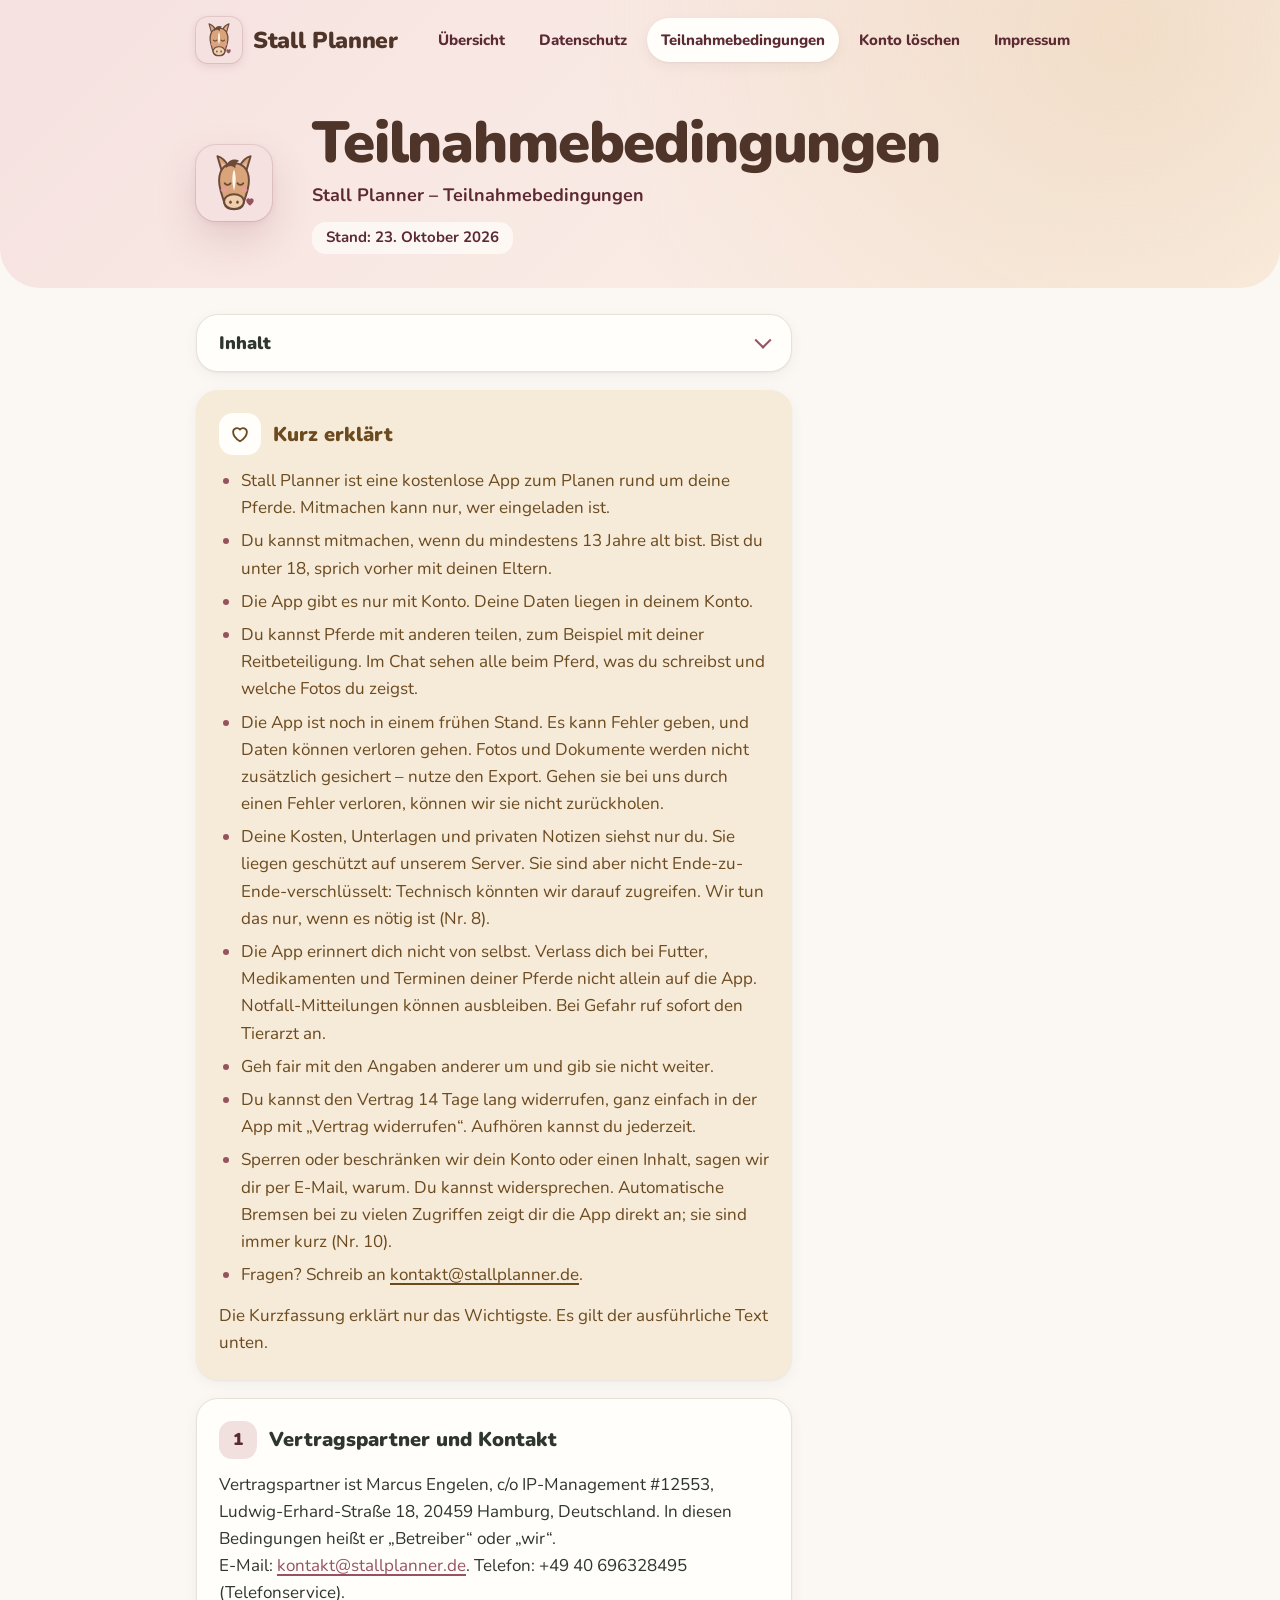
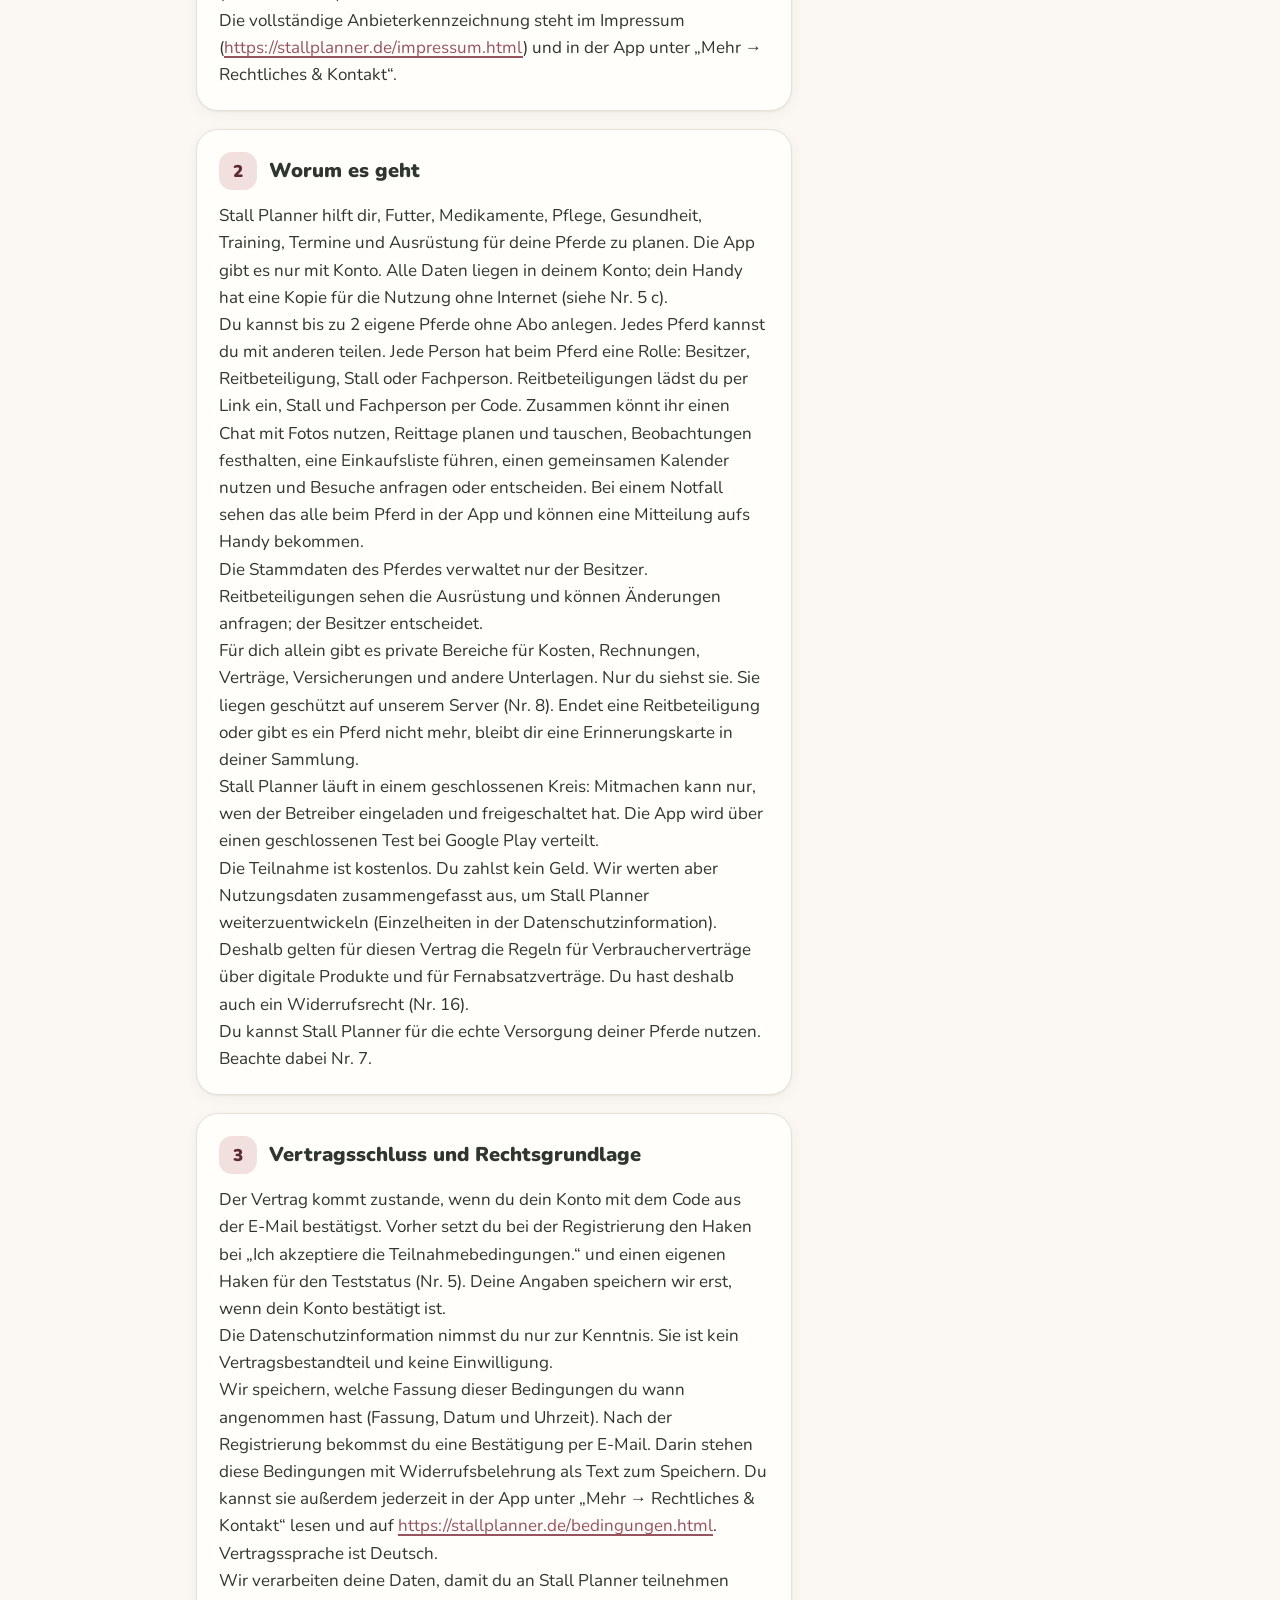
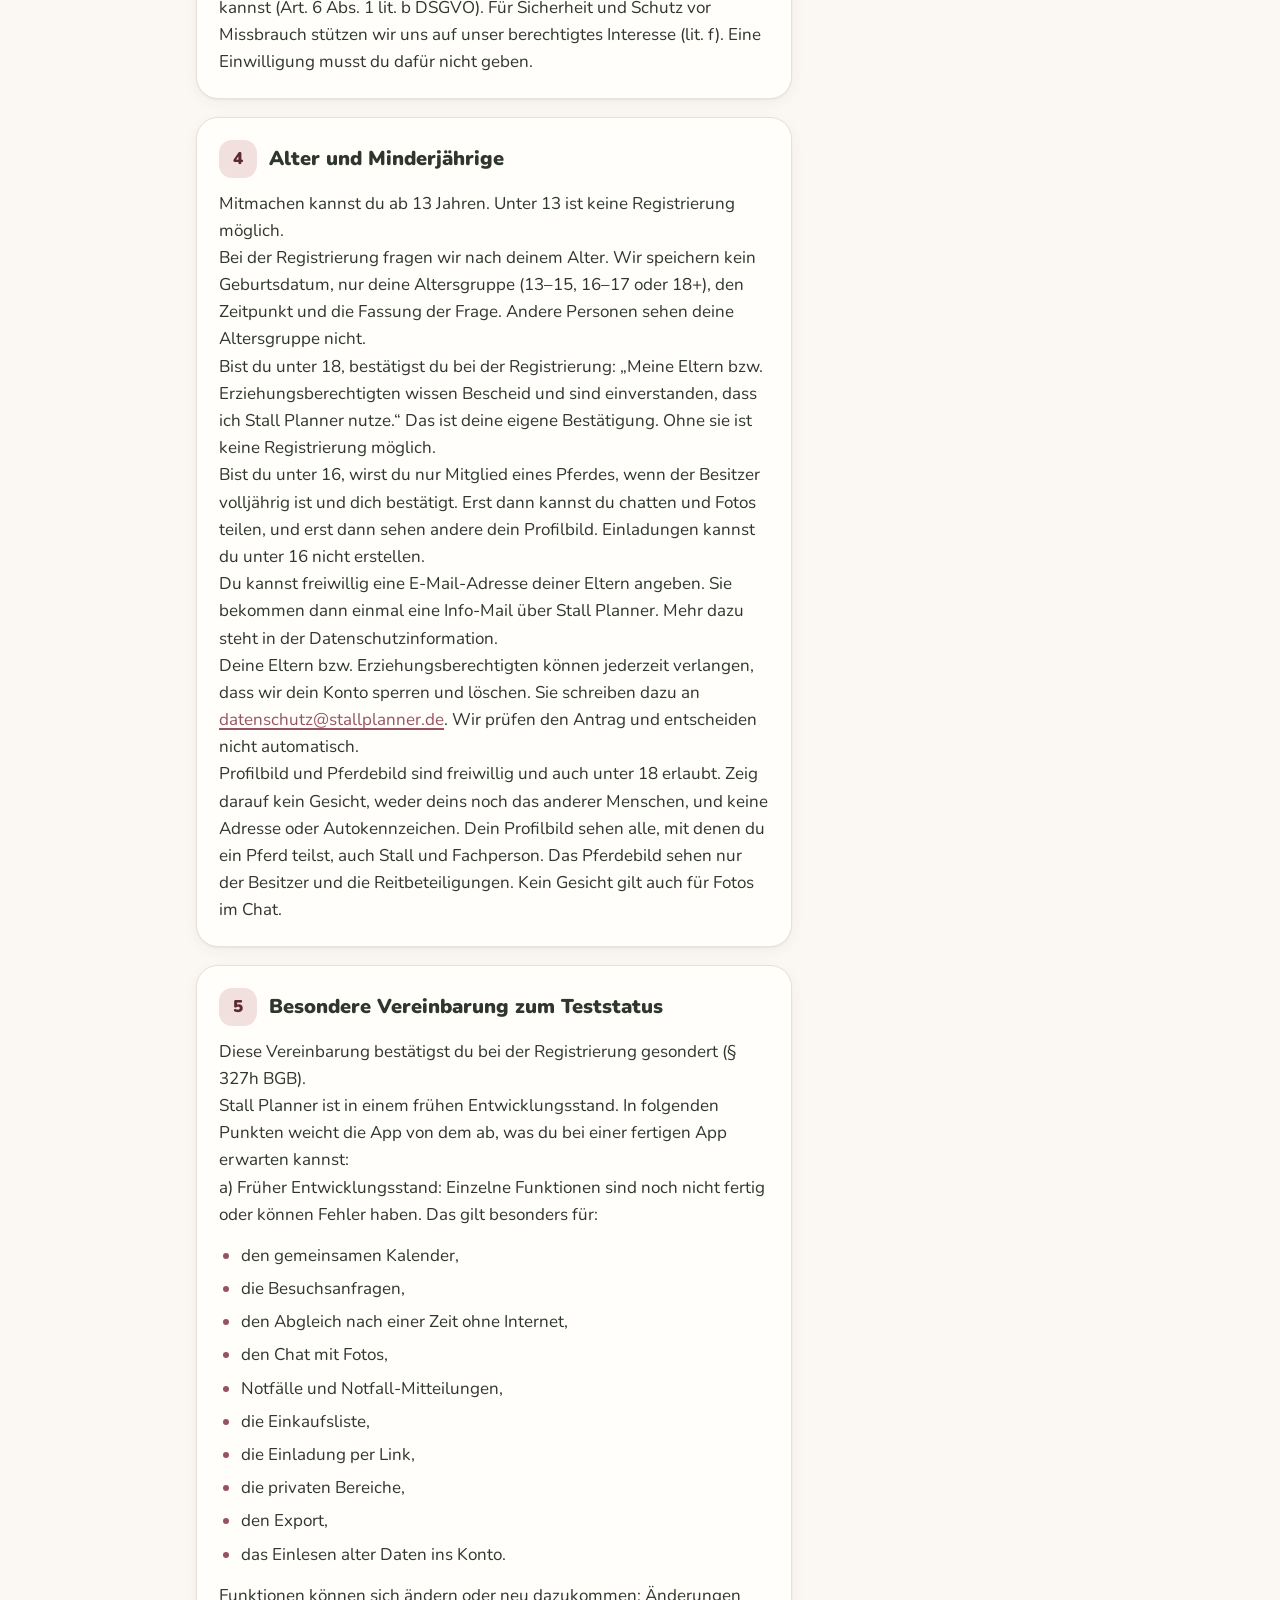
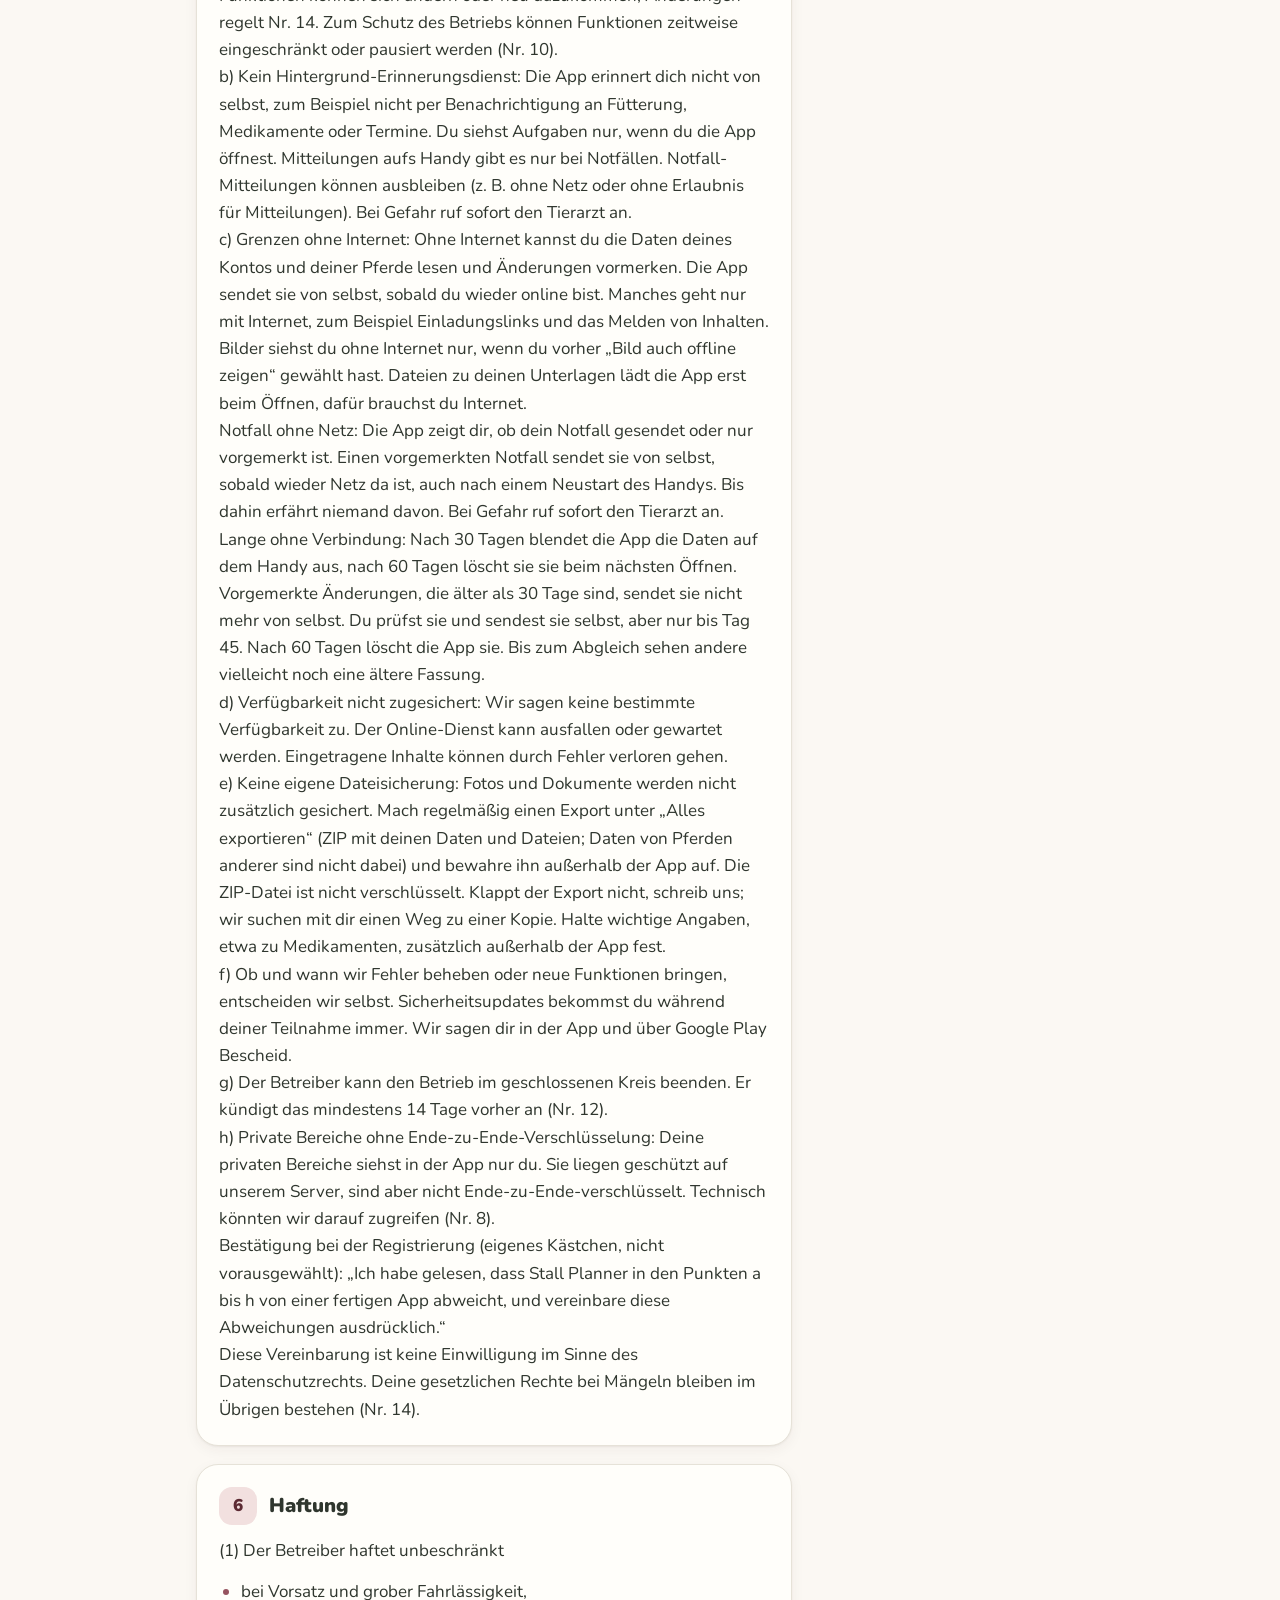
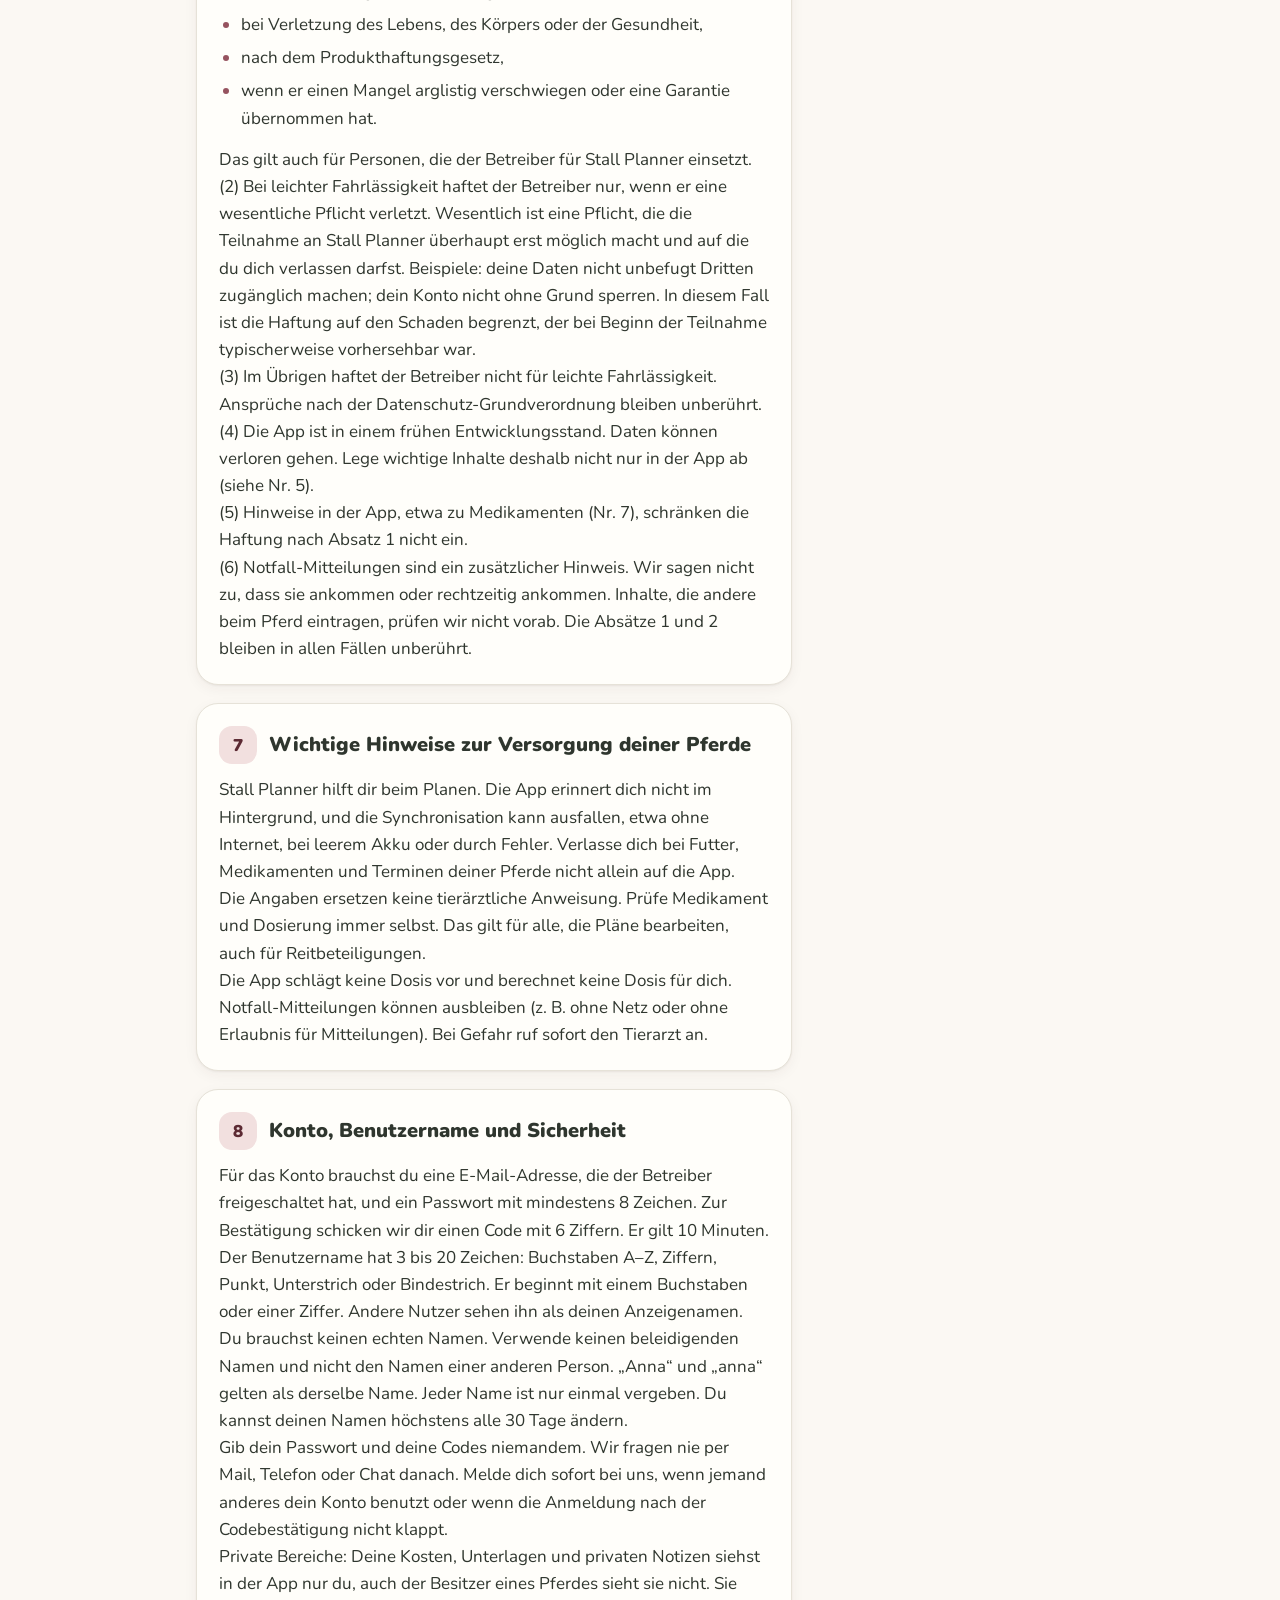
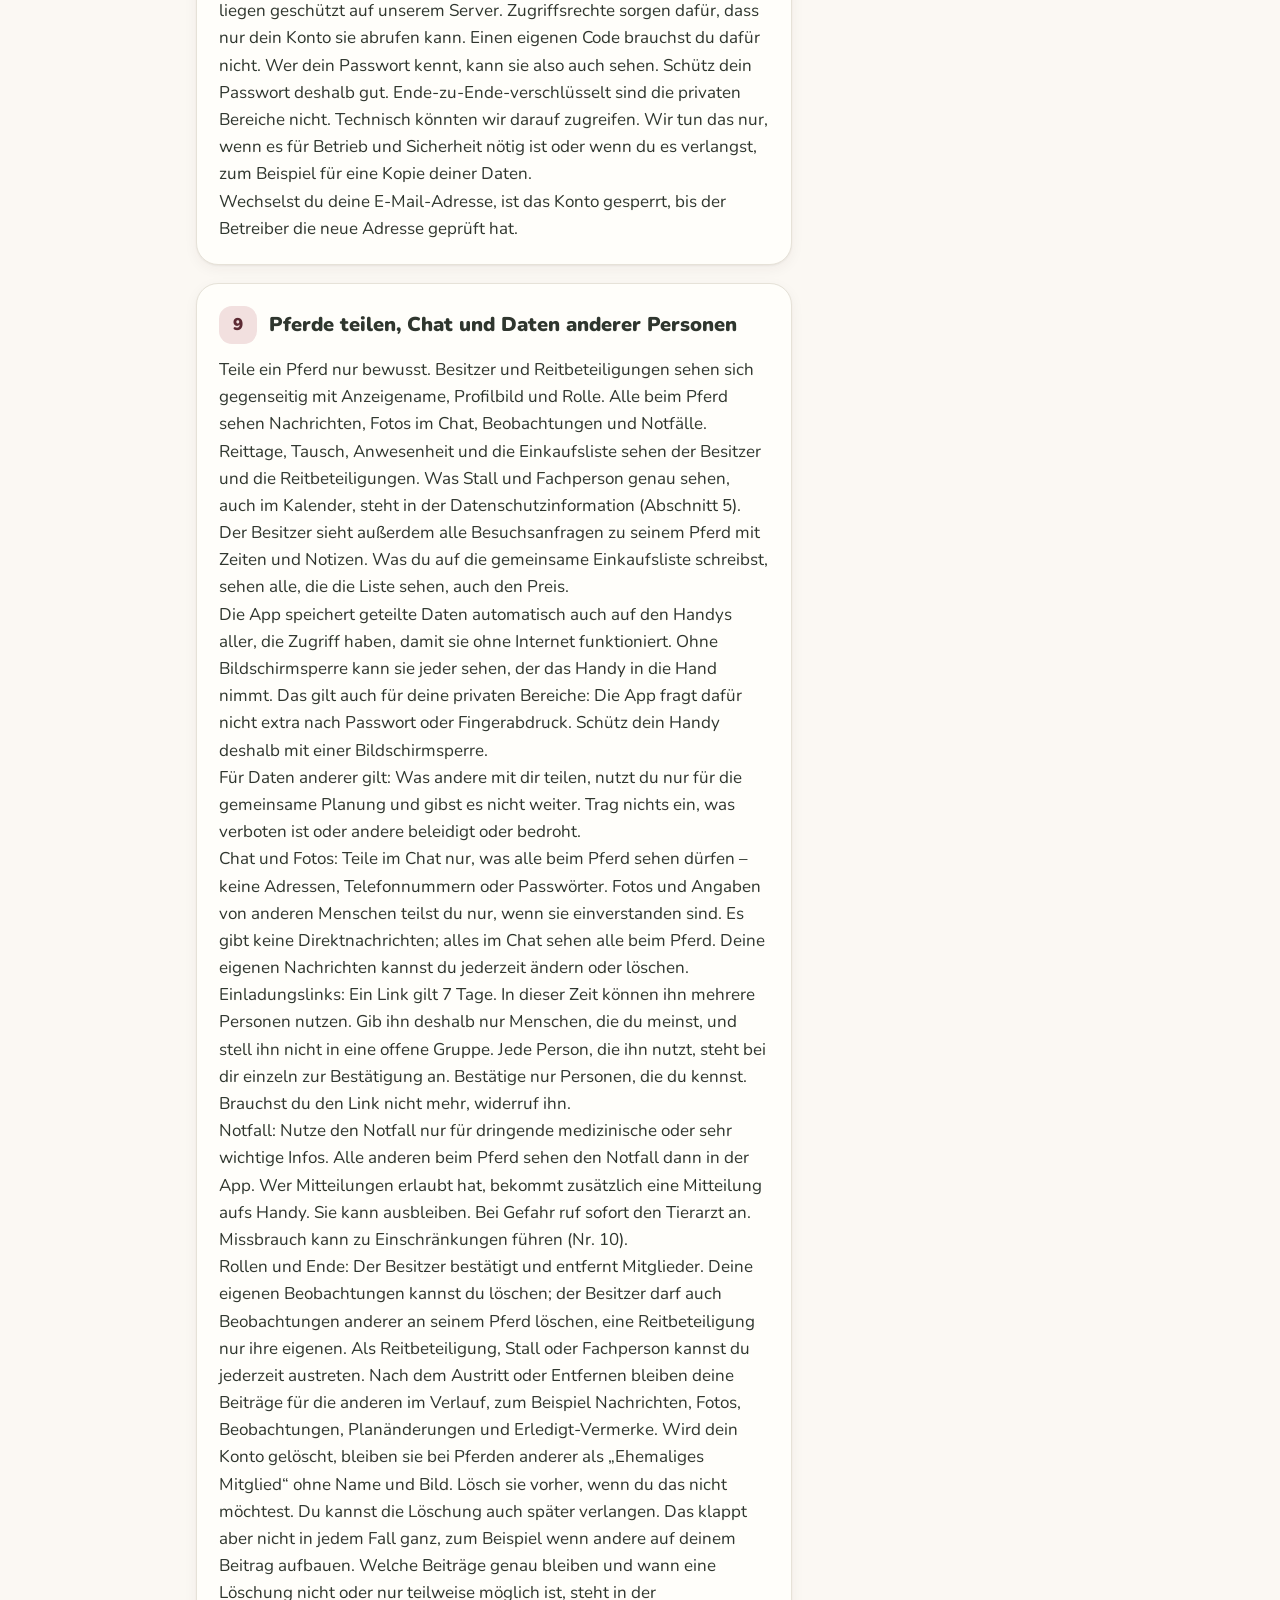
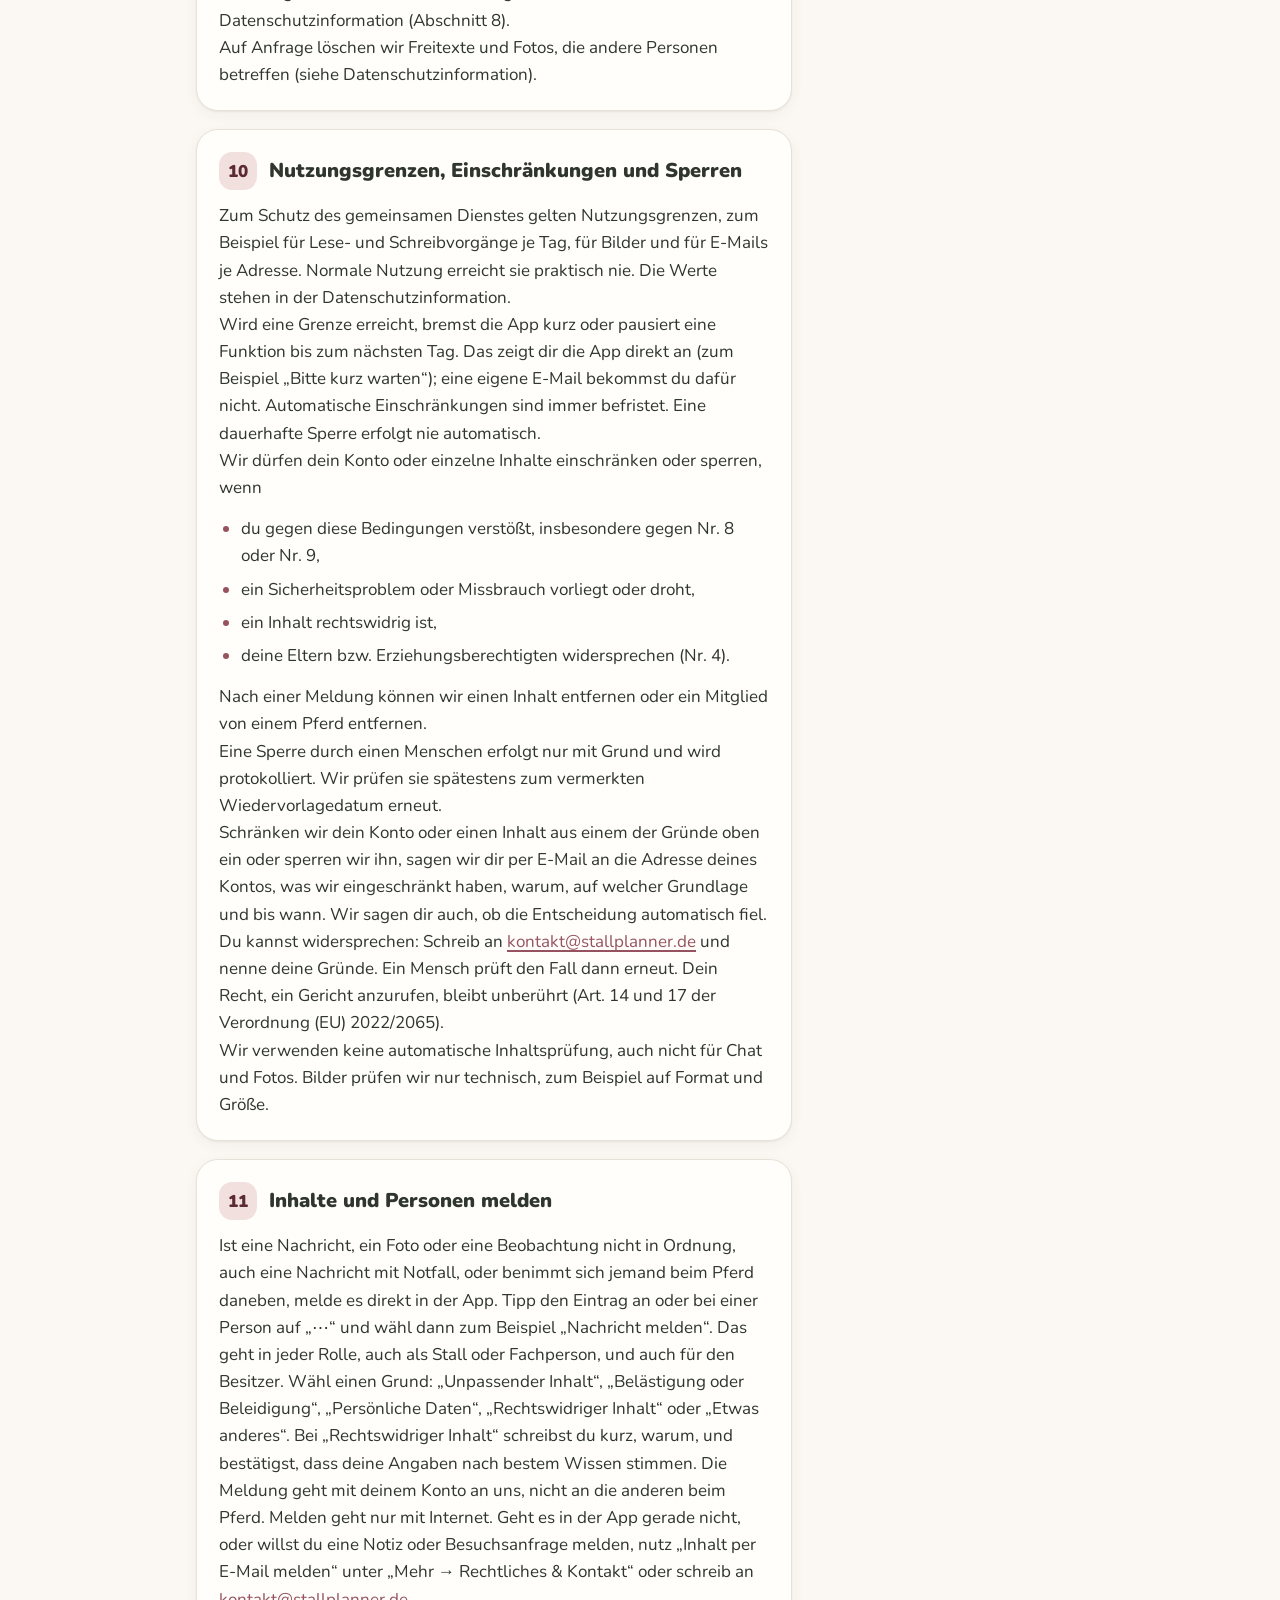
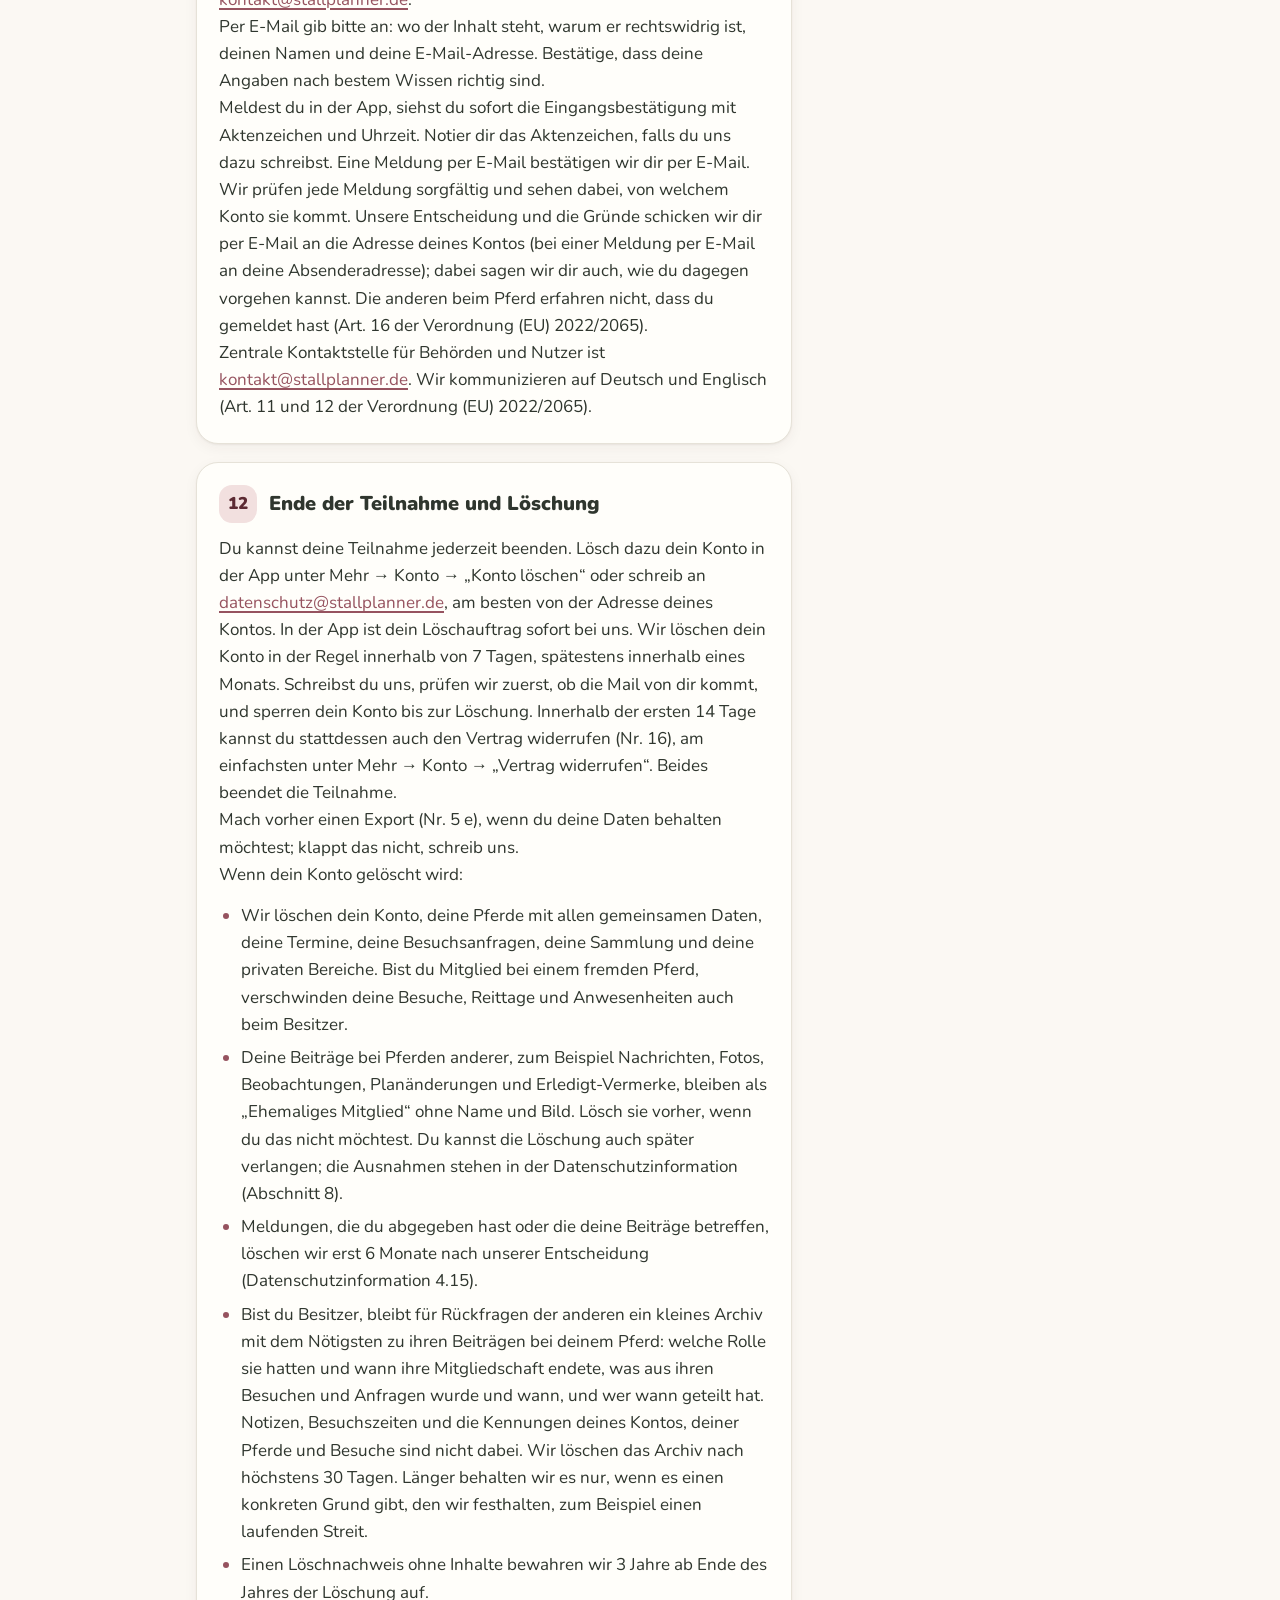
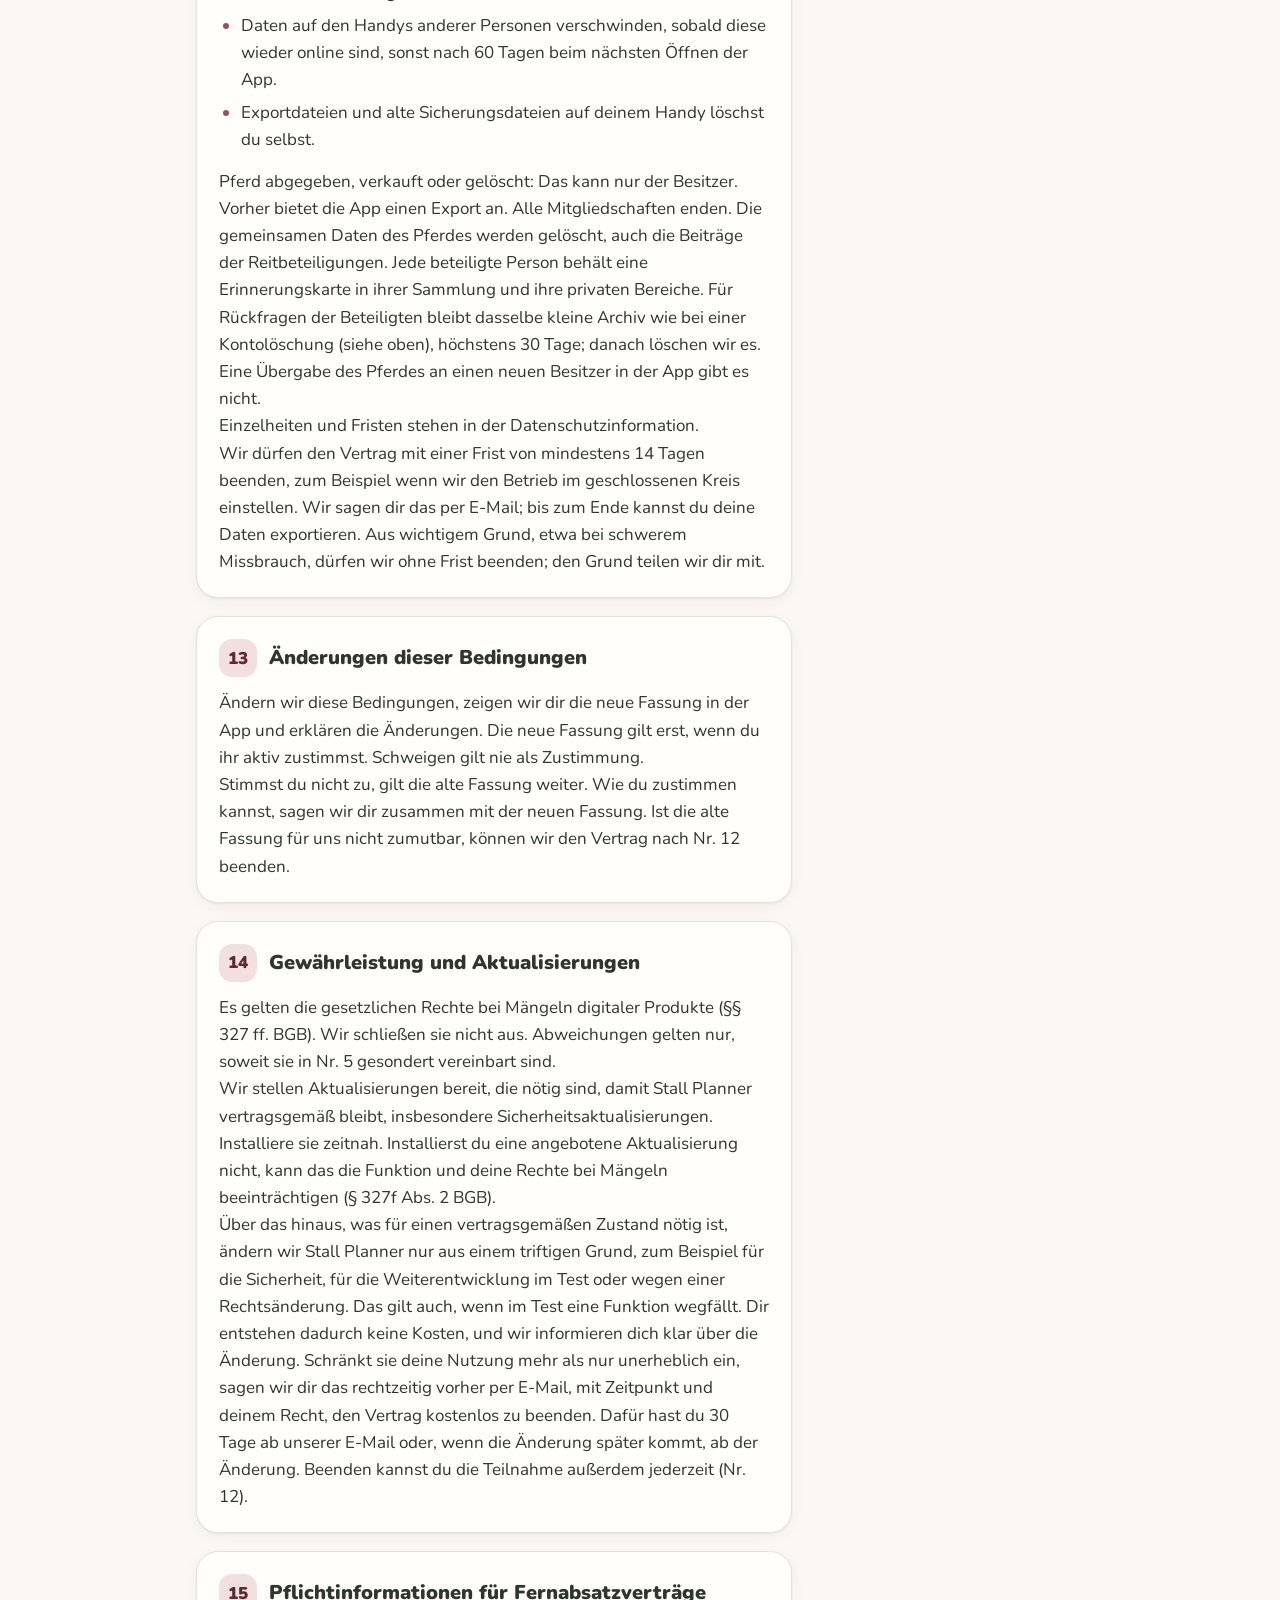
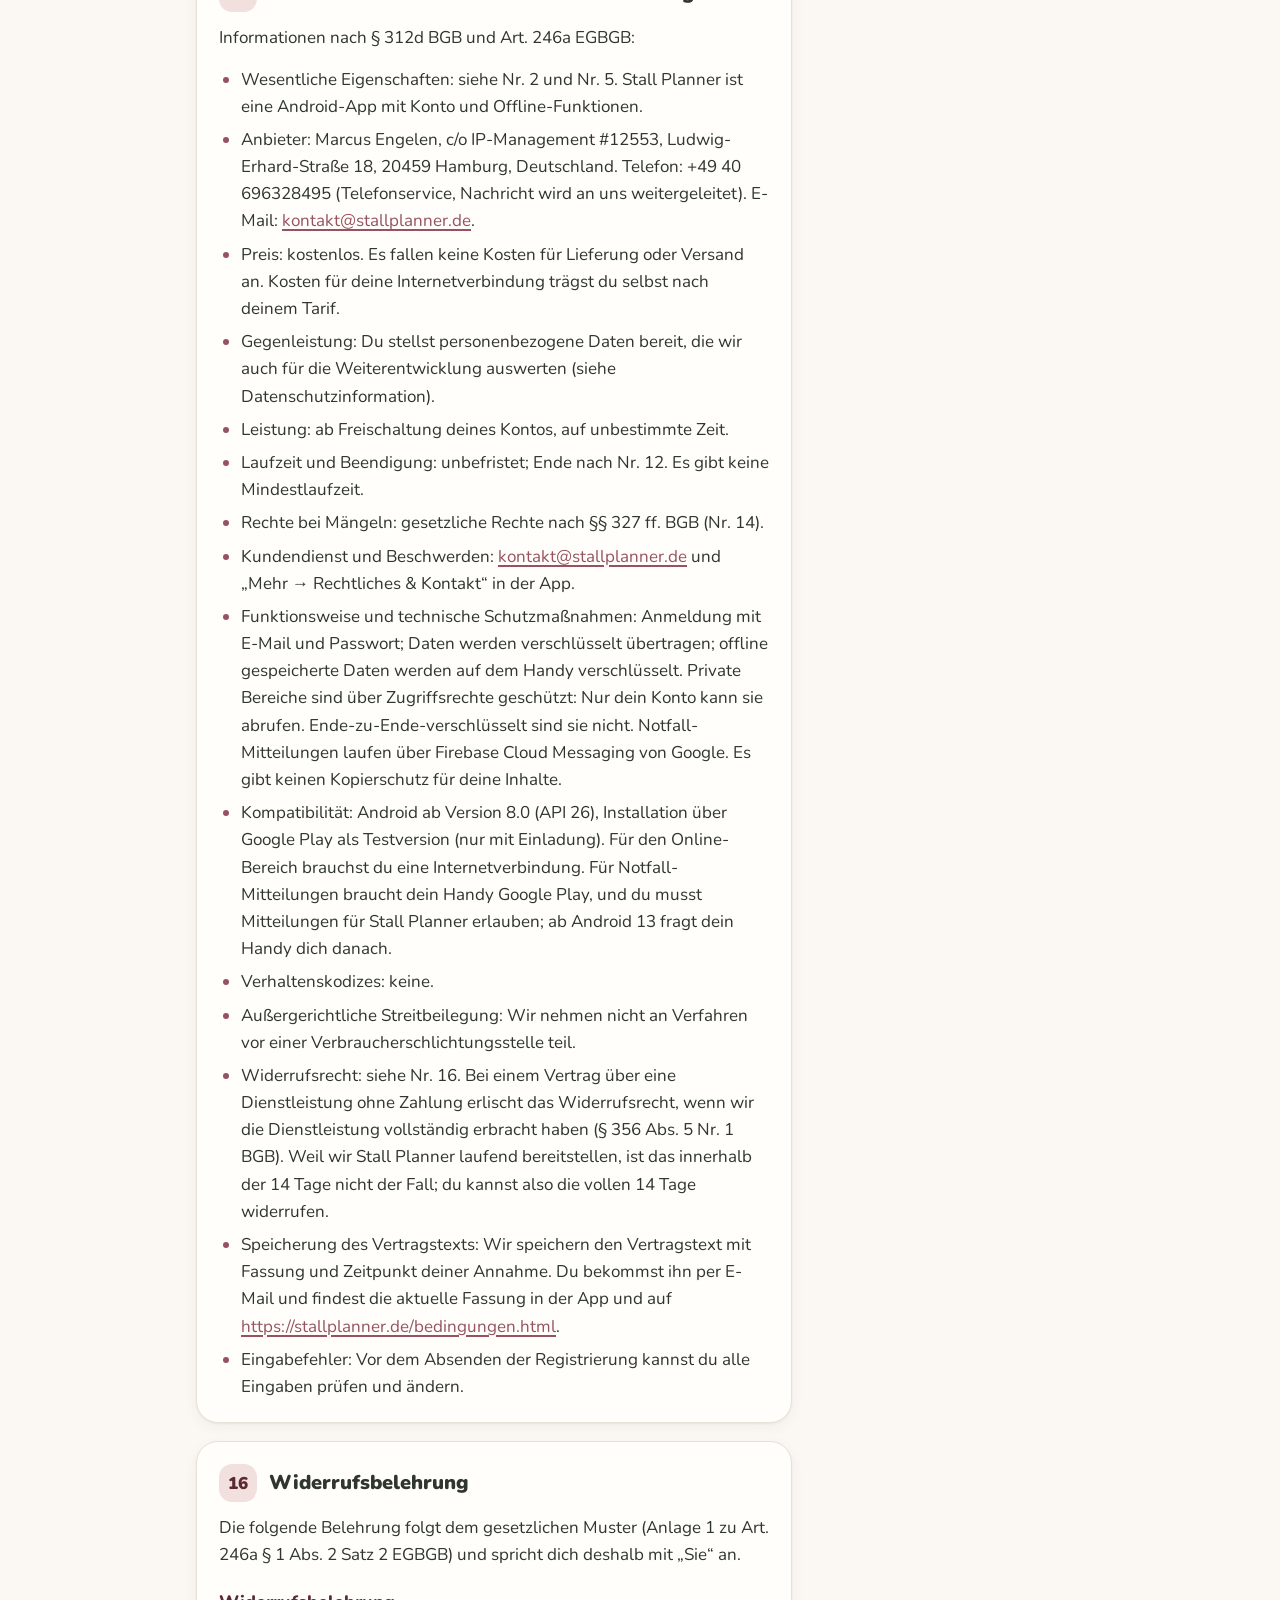
==== bedingungen.html @ c061bb38 "Website stallplanner.de: Design B, Rechtstexte, Einladung, Konto löschen (Freigabe 23.10.2026)" ====
<!doctype html>
<html lang="de">
<head>
<meta charset="utf-8">
<meta name="viewport" content="width=device-width,initial-scale=1">
<meta http-equiv="Content-Security-Policy" content="default-src 'none'; style-src 'self'; font-src 'self'; img-src 'self'; base-uri 'none'; form-action 'none'">
<meta name="referrer" content="no-referrer">
<meta name="robots" content="noindex">
<meta name="color-scheme" content="light dark">
<meta name="theme-color" content="#f6e2e1" media="(prefers-color-scheme: light)">
<meta name="theme-color" content="#33262a" media="(prefers-color-scheme: dark)">
<title>Teilnahmebedingungen – Stall Planner</title>
<link rel="icon" href="/assets/favicon.svg" type="image/svg+xml">
<link rel="preload" href="/fonts/nunito-latin.woff2" as="font" type="font/woff2" crossorigin>
<link rel="stylesheet" href="/assets/style.css">
</head>
<body>
<a class="skip" href="#inhalt">Zum Inhalt springen</a>
<div class="top">
<header class="bar">
<a class="brand" href="index.html"><span class="tile"><img src="/assets/logo.svg" alt="" width="76" height="94"></span>Stall Planner</a>
<nav class="site" aria-label="Seiten"><ul><li><a href="index.html">Übersicht</a></li><li><a href="datenschutz.html">Datenschutz</a></li><li><a href="bedingungen.html" aria-current="page">Teilnahmebedingungen</a></li><li><a href="konto-loeschen.html">Konto löschen</a></li><li><a href="impressum.html">Impressum</a></li></ul></nav>
<a class="jump" href="#seiten">Rechtliches<svg viewBox="0 0 24 24" aria-hidden="true" focusable="false"><path d="M12 5v14M6 13l6 6 6-6"/></svg></a>
</header>
<section class="hero" aria-labelledby="titel"><span class="tile small"><img src="/assets/logo.svg" alt="" width="76" height="94"></span><div><h1 id="titel">Teilnahme&shy;bedingungen</h1><p class="sub">Stall Planner – Teilnahmebedingungen</p><p class="stand">Stand: 23. Oktober 2026</p></div></section>
</div>
<main id="inhalt">
<div class="read legal">
<details class="card toc-card"><summary>Inhalt</summary><ol class="toc"><li><a href="#kurz-erklärt"><span class="soft">KURZ ERKLÄRT</span></a></li><li><a href="#1-vertragspartner-und-kontakt">1. Vertragspartner und Kontakt</a></li><li><a href="#2-worum-es-geht">2. Worum es geht</a></li><li><a href="#3-vertragsschluss-und-rechtsgrundlage">3. Vertragsschluss und Rechtsgrundlage</a></li><li><a href="#4-alter-und-minderjährige">4. Alter und Minderjährige</a></li><li><a href="#5-besondere-vereinbarung-zum-teststatus">5. Besondere Vereinbarung zum Teststatus</a></li><li><a href="#6-haftung">6. Haftung</a></li><li><a href="#7-wichtige-hinweise-zur-versorgung-deiner-pferde">7. Wichtige Hinweise zur Versorgung deiner Pferde</a></li><li><a href="#8-konto-benutzername-und-sicherheit">8. Konto, Benutzername und Sicherheit</a></li><li><a href="#9-pferde-teilen-chat-und-daten-anderer-personen">9. Pferde teilen, Chat und Daten anderer Personen</a></li><li><a href="#10-nutzungsgrenzen-einschränkungen-und-sperren">10. Nutzungsgrenzen, Einschränkungen und Sperren</a></li><li><a href="#11-inhalte-und-personen-melden">11. Inhalte und Personen melden</a></li><li><a href="#12-ende-der-teilnahme-und-löschung">12. Ende der Teilnahme und Löschung</a></li><li><a href="#13-änderungen-dieser-bedingungen">13. Änderungen dieser Bedingungen</a></li><li><a href="#14-gewährleistung-und-aktualisierungen">14. Gewährleistung und Aktualisierungen</a></li><li><a href="#15-pflichtinformationen-für-fernabsatzverträge">15. Pflichtinformationen für Fernabsatzverträge</a></li><li><a href="#16-widerrufsbelehrung">16. Widerrufsbelehrung</a></li><li><a href="#17-schlussbestimmungen">17. Schlussbestimmungen</a></li></ol></details>
<section class="card sand" aria-labelledby="kurz-erklärt"><h2 id="kurz-erklärt"><span class="ico sand"><svg viewBox="0 0 24 24" aria-hidden="true" focusable="false"><path d="M12 20s-7.5-4.6-7.5-10.2A4.2 4.2 0 0 1 12 7.2a4.2 4.2 0 0 1 7.5 2.6C19.5 15.4 12 20 12 20z"/></svg></span><span class="soft">KURZ ERKLÄRT</span></h2>
<ul>
<li>Stall Planner ist eine kostenlose App zum Planen rund um deine Pferde. Mitmachen kann nur, wer eingeladen ist.</li>
<li>Du kannst mitmachen, wenn du mindestens 13 Jahre alt bist. Bist du unter 18, sprich vorher mit deinen Eltern.</li>
<li>Die App gibt es nur mit Konto. Deine Daten liegen in deinem Konto.</li>
<li>Du kannst Pferde mit anderen teilen, zum Beispiel mit deiner Reitbeteiligung. Im Chat sehen alle beim Pferd, was du schreibst und welche Fotos du zeigst.</li>
<li>Die App ist noch in einem frühen Stand. Es kann Fehler geben, und Daten können verloren gehen. Fotos und Dokumente werden nicht zusätzlich gesichert – nutze den Export. Gehen sie bei uns durch einen Fehler verloren, können wir sie nicht zurückholen.</li>
<li>Deine Kosten, Unterlagen und privaten Notizen siehst nur du. Sie liegen geschützt auf unserem Server. Sie sind aber nicht Ende-zu-Ende-verschlüsselt: Technisch könnten wir darauf zugreifen. Wir tun das nur, wenn es nötig ist (Nr. 8).</li>
<li>Die App erinnert dich nicht von selbst. Verlass dich bei Futter, Medikamenten und Terminen deiner Pferde nicht allein auf die App. Notfall-Mitteilungen können ausbleiben. Bei Gefahr ruf sofort den Tierarzt an.</li>
<li>Geh fair mit den Angaben anderer um und gib sie nicht weiter.</li>
<li>Du kannst den Vertrag 14 Tage lang widerrufen, ganz einfach in der App mit „Vertrag widerrufen“. Aufhören kannst du jederzeit.</li>
<li>Sperren oder beschränken wir dein Konto oder einen Inhalt, sagen wir dir per E-Mail, warum. Du kannst widersprechen. Automatische Bremsen bei zu vielen Zugriffen zeigt dir die App direkt an; sie sind immer kurz (Nr. 10).</li>
<li>Fragen? Schreib an <a href="mailto:kontakt@stallplanner.de">kontakt@stallplanner.de</a>.</li>
</ul>
<p>Die Kurzfassung erklärt nur das Wichtigste. Es gilt der ausführliche Text unten.</p>
</section>
<section class="card" aria-labelledby="1-vertragspartner-und-kontakt"><h2 id="1-vertragspartner-und-kontakt"><span class="num" aria-hidden="true">1</span><span><span class="vh">1. </span>Vertragspartner und Kontakt</span></h2>
<p>Vertragspartner ist Marcus Engelen, c/o IP-Management #12553, Ludwig-Erhard-Straße 18, 20459 Hamburg, Deutschland. In diesen Bedingungen heißt er „Betreiber“ oder „wir“.<br>E-Mail: <a href="mailto:kontakt@stallplanner.de">kontakt@stallplanner.de</a>. Telefon: +49 40 696328495 (Telefonservice).<br>Die vollständige Anbieterkennzeichnung steht im Impressum (<a href="https://stallplanner.de/impressum.html">https://stallplanner.de/impressum.html</a>) und in der App unter „Mehr → Rechtliches &amp; Kontakt“.</p>
</section>
<section class="card" aria-labelledby="2-worum-es-geht"><h2 id="2-worum-es-geht"><span class="num" aria-hidden="true">2</span><span><span class="vh">2. </span>Worum es geht</span></h2>
<p>Stall Planner hilft dir, Futter, Medikamente, Pflege, Gesundheit, Training, Termine und Ausrüstung für deine Pferde zu planen. Die App gibt es nur mit Konto. Alle Daten liegen in deinem Konto; dein Handy hat eine Kopie für die Nutzung ohne Internet (siehe Nr. 5 c).<br>Du kannst bis zu 2 eigene Pferde ohne Abo anlegen. Jedes Pferd kannst du mit anderen teilen. Jede Person hat beim Pferd eine Rolle: Besitzer, Reitbeteiligung, Stall oder Fachperson. Reitbeteiligungen lädst du per Link ein, Stall und Fachperson per Code. Zusammen könnt ihr einen Chat mit Fotos nutzen, Reittage planen und tauschen, Beobachtungen festhalten, eine Einkaufsliste führen, einen gemeinsamen Kalender nutzen und Besuche anfragen oder entscheiden. Bei einem Notfall sehen das alle beim Pferd in der App und können eine Mitteilung aufs Handy bekommen.<br>Die Stammdaten des Pferdes verwaltet nur der Besitzer. Reitbeteiligungen sehen die Ausrüstung und können Änderungen anfragen; der Besitzer entscheidet.<br>Für dich allein gibt es private Bereiche für Kosten, Rechnungen, Verträge, Versicherungen und andere Unterlagen. Nur du siehst sie. Sie liegen geschützt auf unserem Server (Nr. 8). Endet eine Reitbeteiligung oder gibt es ein Pferd nicht mehr, bleibt dir eine Erinnerungskarte in deiner Sammlung.<br>Stall Planner läuft in einem geschlossenen Kreis: Mitmachen kann nur, wen der Betreiber eingeladen und freigeschaltet hat. Die App wird über einen geschlossenen Test bei Google Play verteilt.<br>Die Teilnahme ist kostenlos. Du zahlst kein Geld. Wir werten aber Nutzungsdaten zusammengefasst aus, um Stall Planner weiterzuentwickeln (Einzelheiten in der Datenschutzinformation). Deshalb gelten für diesen Vertrag die Regeln für Verbraucherverträge über digitale Produkte und für Fernabsatzverträge. Du hast deshalb auch ein Widerrufsrecht (Nr. 16).<br>Du kannst Stall Planner für die echte Versorgung deiner Pferde nutzen. Beachte dabei Nr. 7.</p>
</section>
<section class="card" aria-labelledby="3-vertragsschluss-und-rechtsgrundlage"><h2 id="3-vertragsschluss-und-rechtsgrundlage"><span class="num" aria-hidden="true">3</span><span><span class="vh">3. </span>Vertragsschluss und Rechtsgrundlage</span></h2>
<p>Der Vertrag kommt zustande, wenn du dein Konto mit dem Code aus der E-Mail bestätigst. Vorher setzt du bei der Registrierung den Haken bei „Ich akzeptiere die Teilnahmebedingungen.“ und einen eigenen Haken für den Teststatus (Nr. 5). Deine Angaben speichern wir erst, wenn dein Konto bestätigt ist.<br>Die Datenschutzinformation nimmst du nur zur Kenntnis. Sie ist kein Vertragsbestandteil und keine Einwilligung.<br>Wir speichern, welche Fassung dieser Bedingungen du wann angenommen hast (Fassung, Datum und Uhrzeit). Nach der Registrierung bekommst du eine Bestätigung per E-Mail. Darin stehen diese Bedingungen mit Widerrufsbelehrung als Text zum Speichern. Du kannst sie außerdem jederzeit in der App unter „Mehr → Rechtliches &amp; Kontakt“ lesen und auf <a href="https://stallplanner.de/bedingungen.html">https://stallplanner.de/bedingungen.html</a>.<br>Vertragssprache ist Deutsch.<br>Wir verarbeiten deine Daten, damit du an Stall Planner teilnehmen kannst (Art. 6 Abs. 1 lit. b DSGVO). Für Sicherheit und Schutz vor Missbrauch stützen wir uns auf unser berechtigtes Interesse (lit. f). Eine Einwilligung musst du dafür nicht geben.</p>
</section>
<section class="card" aria-labelledby="4-alter-und-minderjährige"><h2 id="4-alter-und-minderjährige"><span class="num" aria-hidden="true">4</span><span><span class="vh">4. </span>Alter und Minderjährige</span></h2>
<p>Mitmachen kannst du ab 13 Jahren. Unter 13 ist keine Registrierung möglich.<br>Bei der Registrierung fragen wir nach deinem Alter. Wir speichern kein Geburtsdatum, nur deine Altersgruppe (13–15, 16–17 oder 18+), den Zeitpunkt und die Fassung der Frage. Andere Personen sehen deine Altersgruppe nicht.<br>Bist du unter 18, bestätigst du bei der Registrierung: „Meine Eltern bzw. Erziehungsberechtigten wissen Bescheid und sind einverstanden, dass ich Stall Planner nutze.“ Das ist deine eigene Bestätigung. Ohne sie ist keine Registrierung möglich.<br>Bist du unter 16, wirst du nur Mitglied eines Pferdes, wenn der Besitzer volljährig ist und dich bestätigt. Erst dann kannst du chatten und Fotos teilen, und erst dann sehen andere dein Profilbild. Einladungen kannst du unter 16 nicht erstellen.<br>Du kannst freiwillig eine E-Mail-Adresse deiner Eltern angeben. Sie bekommen dann einmal eine Info-Mail über Stall Planner. Mehr dazu steht in der Datenschutzinformation.<br>Deine Eltern bzw. Erziehungsberechtigten können jederzeit verlangen, dass wir dein Konto sperren und löschen. Sie schreiben dazu an <a href="mailto:datenschutz@stallplanner.de">datenschutz@stallplanner.de</a>. Wir prüfen den Antrag und entscheiden nicht automatisch.<br>Profilbild und Pferdebild sind freiwillig und auch unter 18 erlaubt. Zeig darauf kein Gesicht, weder deins noch das anderer Menschen, und keine Adresse oder Autokennzeichen. Dein Profilbild sehen alle, mit denen du ein Pferd teilst, auch Stall und Fachperson. Das Pferdebild sehen nur der Besitzer und die Reitbeteiligungen. Kein Gesicht gilt auch für Fotos im Chat.</p>
</section>
<section class="card" aria-labelledby="5-besondere-vereinbarung-zum-teststatus"><h2 id="5-besondere-vereinbarung-zum-teststatus"><span class="num" aria-hidden="true">5</span><span><span class="vh">5. </span>Besondere Vereinbarung zum Teststatus</span></h2>
<p>Diese Vereinbarung bestätigst du bei der Registrierung gesondert (§ 327h BGB).<br>Stall Planner ist in einem frühen Entwicklungsstand. In folgenden Punkten weicht die App von dem ab, was du bei einer fertigen App erwarten kannst:<br>a) Früher Entwicklungsstand: Einzelne Funktionen sind noch nicht fertig oder können Fehler haben. Das gilt besonders für:</p>
<ul>
<li>den gemeinsamen Kalender,</li>
<li>die Besuchsanfragen,</li>
<li>den Abgleich nach einer Zeit ohne Internet,</li>
<li>den Chat mit Fotos,</li>
<li>Notfälle und Notfall-Mitteilungen,</li>
<li>die Einkaufsliste,</li>
<li>die Einladung per Link,</li>
<li>die privaten Bereiche,</li>
<li>den Export,</li>
<li>das Einlesen alter Daten ins Konto.</li>
</ul>
<p>Funktionen können sich ändern oder neu dazukommen; Änderungen regelt Nr. 14. Zum Schutz des Betriebs können Funktionen zeitweise eingeschränkt oder pausiert werden (Nr. 10).<br>b) Kein Hintergrund-Erinnerungsdienst: Die App erinnert dich nicht von selbst, zum Beispiel nicht per Benachrichtigung an Fütterung, Medikamente oder Termine. Du siehst Aufgaben nur, wenn du die App öffnest. Mitteilungen aufs Handy gibt es nur bei Notfällen. Notfall-Mitteilungen können ausbleiben (z. B. ohne Netz oder ohne Erlaubnis für Mitteilungen). Bei Gefahr ruf sofort den Tierarzt an.<br>c) Grenzen ohne Internet: Ohne Internet kannst du die Daten deines Kontos und deiner Pferde lesen und Änderungen vormerken. Die App sendet sie von selbst, sobald du wieder online bist. Manches geht nur mit Internet, zum Beispiel Einladungslinks und das Melden von Inhalten. Bilder siehst du ohne Internet nur, wenn du vorher „Bild auch offline zeigen“ gewählt hast. Dateien zu deinen Unterlagen lädt die App erst beim Öffnen, dafür brauchst du Internet.<br>Notfall ohne Netz: Die App zeigt dir, ob dein Notfall gesendet oder nur vorgemerkt ist. Einen vorgemerkten Notfall sendet sie von selbst, sobald wieder Netz da ist, auch nach einem Neustart des Handys. Bis dahin erfährt niemand davon. Bei Gefahr ruf sofort den Tierarzt an.<br>Lange ohne Verbindung: Nach 30 Tagen blendet die App die Daten auf dem Handy aus, nach 60 Tagen löscht sie sie beim nächsten Öffnen. Vorgemerkte Änderungen, die älter als 30 Tage sind, sendet sie nicht mehr von selbst. Du prüfst sie und sendest sie selbst, aber nur bis Tag 45. Nach 60 Tagen löscht die App sie. Bis zum Abgleich sehen andere vielleicht noch eine ältere Fassung.<br>d) Verfügbarkeit nicht zugesichert: Wir sagen keine bestimmte Verfügbarkeit zu. Der Online-Dienst kann ausfallen oder gewartet werden. Eingetragene Inhalte können durch Fehler verloren gehen.<br>e) Keine eigene Dateisicherung: Fotos und Dokumente werden nicht zusätzlich gesichert. Mach regelmäßig einen Export unter „Alles exportieren“ (ZIP mit deinen Daten und Dateien; Daten von Pferden anderer sind nicht dabei) und bewahre ihn außerhalb der App auf. Die ZIP-Datei ist nicht verschlüsselt. Klappt der Export nicht, schreib uns; wir suchen mit dir einen Weg zu einer Kopie. Halte wichtige Angaben, etwa zu Medikamenten, zusätzlich außerhalb der App fest.<br>f) Ob und wann wir Fehler beheben oder neue Funktionen bringen, entscheiden wir selbst. Sicherheitsupdates bekommst du während deiner Teilnahme immer. Wir sagen dir in der App und über Google Play Bescheid.<br>g) Der Betreiber kann den Betrieb im geschlossenen Kreis beenden. Er kündigt das mindestens 14 Tage vorher an (Nr. 12).<br>h) Private Bereiche ohne Ende-zu-Ende-Verschlüsselung: Deine privaten Bereiche siehst in der App nur du. Sie liegen geschützt auf unserem Server, sind aber nicht Ende-zu-Ende-verschlüsselt. Technisch könnten wir darauf zugreifen (Nr. 8).<br>Bestätigung bei der Registrierung (eigenes Kästchen, nicht vorausgewählt): „Ich habe gelesen, dass Stall Planner in den Punkten a bis h von einer fertigen App abweicht, und vereinbare diese Abweichungen ausdrücklich.“<br>Diese Vereinbarung ist keine Einwilligung im Sinne des Datenschutzrechts. Deine gesetzlichen Rechte bei Mängeln bleiben im Übrigen bestehen (Nr. 14).</p>
</section>
<section class="card" aria-labelledby="6-haftung"><h2 id="6-haftung"><span class="num" aria-hidden="true">6</span><span><span class="vh">6. </span>Haftung</span></h2>
<p>(1) Der Betreiber haftet unbeschränkt</p>
<ul>
<li>bei Vorsatz und grober Fahrlässigkeit,</li>
<li>bei Verletzung des Lebens, des Körpers oder der Gesundheit,</li>
<li>nach dem Produkthaftungsgesetz,</li>
<li>wenn er einen Mangel arglistig verschwiegen oder eine Garantie übernommen hat.</li>
</ul>
<p>Das gilt auch für Personen, die der Betreiber für Stall Planner einsetzt.<br>(2) Bei leichter Fahrlässigkeit haftet der Betreiber nur, wenn er eine wesentliche Pflicht verletzt. Wesentlich ist eine Pflicht, die die Teilnahme an Stall Planner überhaupt erst möglich macht und auf die du dich verlassen darfst. Beispiele: deine Daten nicht unbefugt Dritten zugänglich machen; dein Konto nicht ohne Grund sperren. In diesem Fall ist die Haftung auf den Schaden begrenzt, der bei Beginn der Teilnahme typischerweise vorhersehbar war.<br>(3) Im Übrigen haftet der Betreiber nicht für leichte Fahrlässigkeit. Ansprüche nach der Datenschutz-Grundverordnung bleiben unberührt.<br>(4) Die App ist in einem frühen Entwicklungsstand. Daten können verloren gehen. Lege wichtige Inhalte deshalb nicht nur in der App ab (siehe Nr. 5).<br>(5) Hinweise in der App, etwa zu Medikamenten (Nr. 7), schränken die Haftung nach Absatz 1 nicht ein.<br>(6) Notfall-Mitteilungen sind ein zusätzlicher Hinweis. Wir sagen nicht zu, dass sie ankommen oder rechtzeitig ankommen. Inhalte, die andere beim Pferd eintragen, prüfen wir nicht vorab. Die Absätze 1 und 2 bleiben in allen Fällen unberührt.</p>
</section>
<section class="card" aria-labelledby="7-wichtige-hinweise-zur-versorgung-deiner-pferde"><h2 id="7-wichtige-hinweise-zur-versorgung-deiner-pferde"><span class="num" aria-hidden="true">7</span><span><span class="vh">7. </span>Wichtige Hinweise zur Versorgung deiner Pferde</span></h2>
<p>Stall Planner hilft dir beim Planen. Die App erinnert dich nicht im Hintergrund, und die Synchronisation kann ausfallen, etwa ohne Internet, bei leerem Akku oder durch Fehler. Verlasse dich bei Futter, Medikamenten und Terminen deiner Pferde nicht allein auf die App.<br>Die Angaben ersetzen keine tierärztliche Anweisung. Prüfe Medikament und Dosierung immer selbst. Das gilt für alle, die Pläne bearbeiten, auch für Reitbeteiligungen.<br>Die App schlägt keine Dosis vor und berechnet keine Dosis für dich.<br>Notfall-Mitteilungen können ausbleiben (z. B. ohne Netz oder ohne Erlaubnis für Mitteilungen). Bei Gefahr ruf sofort den Tierarzt an.</p>
</section>
<section class="card" aria-labelledby="8-konto-benutzername-und-sicherheit"><h2 id="8-konto-benutzername-und-sicherheit"><span class="num" aria-hidden="true">8</span><span><span class="vh">8. </span>Konto, Benutzername und Sicherheit</span></h2>
<p>Für das Konto brauchst du eine E-Mail-Adresse, die der Betreiber freigeschaltet hat, und ein Passwort mit mindestens 8 Zeichen. Zur Bestätigung schicken wir dir einen Code mit 6 Ziffern. Er gilt 10 Minuten.<br>Der Benutzername hat 3 bis 20 Zeichen: Buchstaben A–Z, Ziffern, Punkt, Unterstrich oder Bindestrich. Er beginnt mit einem Buchstaben oder einer Ziffer. Andere Nutzer sehen ihn als deinen Anzeigenamen. Du brauchst keinen echten Namen. Verwende keinen beleidigenden Namen und nicht den Namen einer anderen Person. „Anna“ und „anna“ gelten als derselbe Name. Jeder Name ist nur einmal vergeben. Du kannst deinen Namen höchstens alle 30 Tage ändern.<br>Gib dein Passwort und deine Codes niemandem. Wir fragen nie per Mail, Telefon oder Chat danach. Melde dich sofort bei uns, wenn jemand anderes dein Konto benutzt oder wenn die Anmeldung nach der Codebestätigung nicht klappt.<br>Private Bereiche: Deine Kosten, Unterlagen und privaten Notizen siehst in der App nur du, auch der Besitzer eines Pferdes sieht sie nicht. Sie liegen geschützt auf unserem Server. Zugriffsrechte sorgen dafür, dass nur dein Konto sie abrufen kann. Einen eigenen Code brauchst du dafür nicht. Wer dein Passwort kennt, kann sie also auch sehen. Schütz dein Passwort deshalb gut. Ende-zu-Ende-verschlüsselt sind die privaten Bereiche nicht. Technisch könnten wir darauf zugreifen. Wir tun das nur, wenn es für Betrieb und Sicherheit nötig ist oder wenn du es verlangst, zum Beispiel für eine Kopie deiner Daten.<br>Wechselst du deine E-Mail-Adresse, ist das Konto gesperrt, bis der Betreiber die neue Adresse geprüft hat.</p>
</section>
<section class="card" aria-labelledby="9-pferde-teilen-chat-und-daten-anderer-personen"><h2 id="9-pferde-teilen-chat-und-daten-anderer-personen"><span class="num" aria-hidden="true">9</span><span><span class="vh">9. </span>Pferde teilen, Chat und Daten anderer Personen</span></h2>
<p>Teile ein Pferd nur bewusst. Besitzer und Reitbeteiligungen sehen sich gegenseitig mit Anzeigename, Profilbild und Rolle. Alle beim Pferd sehen Nachrichten, Fotos im Chat, Beobachtungen und Notfälle. Reittage, Tausch, Anwesenheit und die Einkaufsliste sehen der Besitzer und die Reitbeteiligungen. Was Stall und Fachperson genau sehen, auch im Kalender, steht in der Datenschutzinformation (Abschnitt 5). Der Besitzer sieht außerdem alle Besuchsanfragen zu seinem Pferd mit Zeiten und Notizen. Was du auf die gemeinsame Einkaufsliste schreibst, sehen alle, die die Liste sehen, auch den Preis.<br>Die App speichert geteilte Daten automatisch auch auf den Handys aller, die Zugriff haben, damit sie ohne Internet funktioniert. Ohne Bildschirmsperre kann sie jeder sehen, der das Handy in die Hand nimmt. Das gilt auch für deine privaten Bereiche: Die App fragt dafür nicht extra nach Passwort oder Fingerabdruck. Schütz dein Handy deshalb mit einer Bildschirmsperre.<br>Für Daten anderer gilt: Was andere mit dir teilen, nutzt du nur für die gemeinsame Planung und gibst es nicht weiter. Trag nichts ein, was verboten ist oder andere beleidigt oder bedroht.<br>Chat und Fotos: Teile im Chat nur, was alle beim Pferd sehen dürfen – keine Adressen, Telefonnummern oder Passwörter. Fotos und Angaben von anderen Menschen teilst du nur, wenn sie einverstanden sind. Es gibt keine Direktnachrichten; alles im Chat sehen alle beim Pferd. Deine eigenen Nachrichten kannst du jederzeit ändern oder löschen.<br>Einladungslinks: Ein Link gilt 7 Tage. In dieser Zeit können ihn mehrere Personen nutzen. Gib ihn deshalb nur Menschen, die du meinst, und stell ihn nicht in eine offene Gruppe. Jede Person, die ihn nutzt, steht bei dir einzeln zur Bestätigung an. Bestätige nur Personen, die du kennst. Brauchst du den Link nicht mehr, widerruf ihn.<br>Notfall: Nutze den Notfall nur für dringende medizinische oder sehr wichtige Infos. Alle anderen beim Pferd sehen den Notfall dann in der App. Wer Mitteilungen erlaubt hat, bekommt zusätzlich eine Mitteilung aufs Handy. Sie kann ausbleiben. Bei Gefahr ruf sofort den Tierarzt an. Missbrauch kann zu Einschränkungen führen (Nr. 10).<br>Rollen und Ende: Der Besitzer bestätigt und entfernt Mitglieder. Deine eigenen Beobachtungen kannst du löschen; der Besitzer darf auch Beobachtungen anderer an seinem Pferd löschen, eine Reitbeteiligung nur ihre eigenen. Als Reitbeteiligung, Stall oder Fachperson kannst du jederzeit austreten. Nach dem Austritt oder Entfernen bleiben deine Beiträge für die anderen im Verlauf, zum Beispiel Nachrichten, Fotos, Beobachtungen, Planänderungen und Erledigt-Vermerke. Wird dein Konto gelöscht, bleiben sie bei Pferden anderer als „Ehemaliges Mitglied“ ohne Name und Bild. Lösch sie vorher, wenn du das nicht möchtest. Du kannst die Löschung auch später verlangen. Das klappt aber nicht in jedem Fall ganz, zum Beispiel wenn andere auf deinem Beitrag aufbauen. Welche Beiträge genau bleiben und wann eine Löschung nicht oder nur teilweise möglich ist, steht in der Datenschutzinformation (Abschnitt 8).<br>Auf Anfrage löschen wir Freitexte und Fotos, die andere Personen betreffen (siehe Datenschutzinformation).</p>
</section>
<section class="card" aria-labelledby="10-nutzungsgrenzen-einschränkungen-und-sperren"><h2 id="10-nutzungsgrenzen-einschränkungen-und-sperren"><span class="num" aria-hidden="true">10</span><span><span class="vh">10. </span>Nutzungsgrenzen, Einschränkungen und Sperren</span></h2>
<p>Zum Schutz des gemeinsamen Dienstes gelten Nutzungsgrenzen, zum Beispiel für Lese- und Schreibvorgänge je Tag, für Bilder und für E-Mails je Adresse. Normale Nutzung erreicht sie praktisch nie. Die Werte stehen in der Datenschutzinformation.<br>Wird eine Grenze erreicht, bremst die App kurz oder pausiert eine Funktion bis zum nächsten Tag. Das zeigt dir die App direkt an (zum Beispiel „Bitte kurz warten“); eine eigene E-Mail bekommst du dafür nicht. Automatische Einschränkungen sind immer befristet. Eine dauerhafte Sperre erfolgt nie automatisch.<br>Wir dürfen dein Konto oder einzelne Inhalte einschränken oder sperren, wenn</p>
<ul>
<li>du gegen diese Bedingungen verstößt, insbesondere gegen Nr. 8 oder Nr. 9,</li>
<li>ein Sicherheitsproblem oder Missbrauch vorliegt oder droht,</li>
<li>ein Inhalt rechtswidrig ist,</li>
<li>deine Eltern bzw. Erziehungsberechtigten widersprechen (Nr. 4).</li>
</ul>
<p>Nach einer Meldung können wir einen Inhalt entfernen oder ein Mitglied von einem Pferd entfernen.<br>Eine Sperre durch einen Menschen erfolgt nur mit Grund und wird protokolliert. Wir prüfen sie spätestens zum vermerkten Wiedervorlagedatum erneut.<br>Schränken wir dein Konto oder einen Inhalt aus einem der Gründe oben ein oder sperren wir ihn, sagen wir dir per E-Mail an die Adresse deines Kontos, was wir eingeschränkt haben, warum, auf welcher Grundlage und bis wann. Wir sagen dir auch, ob die Entscheidung automatisch fiel. Du kannst widersprechen: Schreib an <a href="mailto:kontakt@stallplanner.de">kontakt@stallplanner.de</a> und nenne deine Gründe. Ein Mensch prüft den Fall dann erneut. Dein Recht, ein Gericht anzurufen, bleibt unberührt (Art. 14 und 17 der Verordnung (EU) 2022/2065).<br>Wir verwenden keine automatische Inhaltsprüfung, auch nicht für Chat und Fotos. Bilder prüfen wir nur technisch, zum Beispiel auf Format und Größe.</p>
</section>
<section class="card" aria-labelledby="11-inhalte-und-personen-melden"><h2 id="11-inhalte-und-personen-melden"><span class="num" aria-hidden="true">11</span><span><span class="vh">11. </span>Inhalte und Personen melden</span></h2>
<p>Ist eine Nachricht, ein Foto oder eine Beobachtung nicht in Ordnung, auch eine Nachricht mit Notfall, oder benimmt sich jemand beim Pferd daneben, melde es direkt in der App. Tipp den Eintrag an oder bei einer Person auf „⋯“ und wähl dann zum Beispiel „Nachricht melden“. Das geht in jeder Rolle, auch als Stall oder Fachperson, und auch für den Besitzer. Wähl einen Grund: „Unpassender Inhalt“, „Belästigung oder Beleidigung“, „Persönliche Daten“, „Rechtswidriger Inhalt“ oder „Etwas anderes“. Bei „Rechtswidriger Inhalt“ schreibst du kurz, warum, und bestätigst, dass deine Angaben nach bestem Wissen stimmen. Die Meldung geht mit deinem Konto an uns, nicht an die anderen beim Pferd. Melden geht nur mit Internet. Geht es in der App gerade nicht, oder willst du eine Notiz oder Besuchsanfrage melden, nutz „Inhalt per E-Mail melden“ unter „Mehr → Rechtliches &amp; Kontakt“ oder schreib an <a href="mailto:kontakt@stallplanner.de">kontakt@stallplanner.de</a>.<br>Per E-Mail gib bitte an: wo der Inhalt steht, warum er rechtswidrig ist, deinen Namen und deine E-Mail-Adresse. Bestätige, dass deine Angaben nach bestem Wissen richtig sind.<br>Meldest du in der App, siehst du sofort die Eingangsbestätigung mit Aktenzeichen und Uhrzeit. Notier dir das Aktenzeichen, falls du uns dazu schreibst. Eine Meldung per E-Mail bestätigen wir dir per E-Mail. Wir prüfen jede Meldung sorgfältig und sehen dabei, von welchem Konto sie kommt. Unsere Entscheidung und die Gründe schicken wir dir per E-Mail an die Adresse deines Kontos (bei einer Meldung per E-Mail an deine Absenderadresse); dabei sagen wir dir auch, wie du dagegen vorgehen kannst. Die anderen beim Pferd erfahren nicht, dass du gemeldet hast (Art. 16 der Verordnung (EU) 2022/2065).<br>Zentrale Kontaktstelle für Behörden und Nutzer ist <a href="mailto:kontakt@stallplanner.de">kontakt@stallplanner.de</a>. Wir kommunizieren auf Deutsch und Englisch (Art. 11 und 12 der Verordnung (EU) 2022/2065).</p>
</section>
<section class="card" aria-labelledby="12-ende-der-teilnahme-und-löschung"><h2 id="12-ende-der-teilnahme-und-löschung"><span class="num" aria-hidden="true">12</span><span><span class="vh">12. </span>Ende der Teilnahme und Löschung</span></h2>
<p>Du kannst deine Teilnahme jederzeit beenden. Lösch dazu dein Konto in der App unter Mehr → Konto → „Konto löschen“ oder schreib an <a href="mailto:datenschutz@stallplanner.de">datenschutz@stallplanner.de</a>, am besten von der Adresse deines Kontos. In der App ist dein Löschauftrag sofort bei uns. Wir löschen dein Konto in der Regel innerhalb von 7 Tagen, spätestens innerhalb eines Monats. Schreibst du uns, prüfen wir zuerst, ob die Mail von dir kommt, und sperren dein Konto bis zur Löschung. Innerhalb der ersten 14 Tage kannst du stattdessen auch den Vertrag widerrufen (Nr. 16), am einfachsten unter Mehr → Konto → „Vertrag widerrufen“. Beides beendet die Teilnahme.<br>Mach vorher einen Export (Nr. 5 e), wenn du deine Daten behalten möchtest; klappt das nicht, schreib uns.<br>Wenn dein Konto gelöscht wird:</p>
<ul>
<li>Wir löschen dein Konto, deine Pferde mit allen gemeinsamen Daten, deine Termine, deine Besuchsanfragen, deine Sammlung und deine privaten Bereiche. Bist du Mitglied bei einem fremden Pferd, verschwinden deine Besuche, Reittage und Anwesenheiten auch beim Besitzer.</li>
<li>Deine Beiträge bei Pferden anderer, zum Beispiel Nachrichten, Fotos, Beobachtungen, Planänderungen und Erledigt-Vermerke, bleiben als „Ehemaliges Mitglied“ ohne Name und Bild. Lösch sie vorher, wenn du das nicht möchtest. Du kannst die Löschung auch später verlangen; die Ausnahmen stehen in der Datenschutzinformation (Abschnitt 8).</li>
<li>Meldungen, die du abgegeben hast oder die deine Beiträge betreffen, löschen wir erst 6 Monate nach unserer Entscheidung (Datenschutzinformation 4.15).</li>
<li>Bist du Besitzer, bleibt für Rückfragen der anderen ein kleines Archiv mit dem Nötigsten zu ihren Beiträgen bei deinem Pferd: welche Rolle sie hatten und wann ihre Mitgliedschaft endete, was aus ihren Besuchen und Anfragen wurde und wann, und wer wann geteilt hat. Notizen, Besuchszeiten und die Kennungen deines Kontos, deiner Pferde und Besuche sind nicht dabei. Wir löschen das Archiv nach höchstens 30 Tagen. Länger behalten wir es nur, wenn es einen konkreten Grund gibt, den wir festhalten, zum Beispiel einen laufenden Streit.</li>
<li>Einen Löschnachweis ohne Inhalte bewahren wir 3 Jahre ab Ende des Jahres der Löschung auf.</li>
<li>Daten auf den Handys anderer Personen verschwinden, sobald diese wieder online sind, sonst nach 60 Tagen beim nächsten Öffnen der App.</li>
<li>Exportdateien und alte Sicherungsdateien auf deinem Handy löschst du selbst.</li>
</ul>
<p>Pferd abgegeben, verkauft oder gelöscht: Das kann nur der Besitzer. Vorher bietet die App einen Export an. Alle Mitgliedschaften enden. Die gemeinsamen Daten des Pferdes werden gelöscht, auch die Beiträge der Reitbeteiligungen. Jede beteiligte Person behält eine Erinnerungskarte in ihrer Sammlung und ihre privaten Bereiche. Für Rückfragen der Beteiligten bleibt dasselbe kleine Archiv wie bei einer Kontolöschung (siehe oben), höchstens 30 Tage; danach löschen wir es. Eine Übergabe des Pferdes an einen neuen Besitzer in der App gibt es nicht.<br>Einzelheiten und Fristen stehen in der Datenschutzinformation.<br>Wir dürfen den Vertrag mit einer Frist von mindestens 14 Tagen beenden, zum Beispiel wenn wir den Betrieb im geschlossenen Kreis einstellen. Wir sagen dir das per E-Mail; bis zum Ende kannst du deine Daten exportieren. Aus wichtigem Grund, etwa bei schwerem Missbrauch, dürfen wir ohne Frist beenden; den Grund teilen wir dir mit.</p>
</section>
<section class="card" aria-labelledby="13-änderungen-dieser-bedingungen"><h2 id="13-änderungen-dieser-bedingungen"><span class="num" aria-hidden="true">13</span><span><span class="vh">13. </span>Änderungen dieser Bedingungen</span></h2>
<p>Ändern wir diese Bedingungen, zeigen wir dir die neue Fassung in der App und erklären die Änderungen. Die neue Fassung gilt erst, wenn du ihr aktiv zustimmst. Schweigen gilt nie als Zustimmung.<br>Stimmst du nicht zu, gilt die alte Fassung weiter. Wie du zustimmen kannst, sagen wir dir zusammen mit der neuen Fassung. Ist die alte Fassung für uns nicht zumutbar, können wir den Vertrag nach Nr. 12 beenden.</p>
</section>
<section class="card" aria-labelledby="14-gewährleistung-und-aktualisierungen"><h2 id="14-gewährleistung-und-aktualisierungen"><span class="num" aria-hidden="true">14</span><span><span class="vh">14. </span>Gewährleistung und Aktualisierungen</span></h2>
<p>Es gelten die gesetzlichen Rechte bei Mängeln digitaler Produkte (§§ 327 ff. BGB). Wir schließen sie nicht aus. Abweichungen gelten nur, soweit sie in Nr. 5 gesondert vereinbart sind.<br>Wir stellen Aktualisierungen bereit, die nötig sind, damit Stall Planner vertragsgemäß bleibt, insbesondere Sicherheitsaktualisierungen. Installiere sie zeitnah. Installierst du eine angebotene Aktualisierung nicht, kann das die Funktion und deine Rechte bei Mängeln beeinträchtigen (§ 327f Abs. 2 BGB).<br>Über das hinaus, was für einen vertragsgemäßen Zustand nötig ist, ändern wir Stall Planner nur aus einem triftigen Grund, zum Beispiel für die Sicherheit, für die Weiterentwicklung im Test oder wegen einer Rechtsänderung. Das gilt auch, wenn im Test eine Funktion wegfällt. Dir entstehen dadurch keine Kosten, und wir informieren dich klar über die Änderung. Schränkt sie deine Nutzung mehr als nur unerheblich ein, sagen wir dir das rechtzeitig vorher per E-Mail, mit Zeitpunkt und deinem Recht, den Vertrag kostenlos zu beenden. Dafür hast du 30 Tage ab unserer E-Mail oder, wenn die Änderung später kommt, ab der Änderung. Beenden kannst du die Teilnahme außerdem jederzeit (Nr. 12).</p>
</section>
<section class="card" aria-labelledby="15-pflichtinformationen-für-fernabsatzverträge"><h2 id="15-pflichtinformationen-für-fernabsatzverträge"><span class="num" aria-hidden="true">15</span><span><span class="vh">15. </span>Pflichtinformationen für Fernabsatzverträge</span></h2>
<p>Informationen nach § 312d BGB und Art. 246a EGBGB:</p>
<ul>
<li>Wesentliche Eigenschaften: siehe Nr. 2 und Nr. 5. Stall Planner ist eine Android-App mit Konto und Offline-Funktionen.</li>
<li>Anbieter: Marcus Engelen, c/o IP-Management #12553, Ludwig-Erhard-Straße 18, 20459 Hamburg, Deutschland. Telefon: +49 40 696328495 (Telefonservice, Nachricht wird an uns weitergeleitet). E-Mail: <a href="mailto:kontakt@stallplanner.de">kontakt@stallplanner.de</a>.</li>
<li>Preis: kostenlos. Es fallen keine Kosten für Lieferung oder Versand an. Kosten für deine Internetverbindung trägst du selbst nach deinem Tarif.</li>
<li>Gegenleistung: Du stellst personenbezogene Daten bereit, die wir auch für die Weiterentwicklung auswerten (siehe Datenschutzinformation).</li>
<li>Leistung: ab Freischaltung deines Kontos, auf unbestimmte Zeit.</li>
<li>Laufzeit und Beendigung: unbefristet; Ende nach Nr. 12. Es gibt keine Mindestlaufzeit.</li>
<li>Rechte bei Mängeln: gesetzliche Rechte nach §§ 327 ff. BGB (Nr. 14).</li>
<li>Kundendienst und Beschwerden: <a href="mailto:kontakt@stallplanner.de">kontakt@stallplanner.de</a> und „Mehr → Rechtliches &amp; Kontakt“ in der App.</li>
<li>Funktionsweise und technische Schutzmaßnahmen: Anmeldung mit E-Mail und Passwort; Daten werden verschlüsselt übertragen; offline gespeicherte Daten werden auf dem Handy verschlüsselt. Private Bereiche sind über Zugriffsrechte geschützt: Nur dein Konto kann sie abrufen. Ende-zu-Ende-verschlüsselt sind sie nicht. Notfall-Mitteilungen laufen über Firebase Cloud Messaging von Google. Es gibt keinen Kopierschutz für deine Inhalte.</li>
<li>Kompatibilität: Android ab Version 8.0 (API 26), Installation über Google Play als Testversion (nur mit Einladung). Für den Online-Bereich brauchst du eine Internetverbindung. Für Notfall-Mitteilungen braucht dein Handy Google Play, und du musst Mitteilungen für Stall Planner erlauben; ab Android 13 fragt dein Handy dich danach.</li>
<li>Verhaltenskodizes: keine.</li>
<li>Außergerichtliche Streitbeilegung: Wir nehmen nicht an Verfahren vor einer Verbraucherschlichtungsstelle teil.</li>
<li>Widerrufsrecht: siehe Nr. 16. Bei einem Vertrag über eine Dienstleistung ohne Zahlung erlischt das Widerrufsrecht, wenn wir die Dienstleistung vollständig erbracht haben (§ 356 Abs. 5 Nr. 1 BGB). Weil wir Stall Planner laufend bereitstellen, ist das innerhalb der 14 Tage nicht der Fall; du kannst also die vollen 14 Tage widerrufen.</li>
<li>Speicherung des Vertragstexts: Wir speichern den Vertragstext mit Fassung und Zeitpunkt deiner Annahme. Du bekommst ihn per E-Mail und findest die aktuelle Fassung in der App und auf <a href="https://stallplanner.de/bedingungen.html">https://stallplanner.de/bedingungen.html</a>.</li>
<li>Eingabefehler: Vor dem Absenden der Registrierung kannst du alle Eingaben prüfen und ändern.</li>
</ul>
</section>
<section class="card" aria-labelledby="16-widerrufsbelehrung"><h2 id="16-widerrufsbelehrung"><span class="num" aria-hidden="true">16</span><span><span class="vh">16. </span>Widerrufsbelehrung</span></h2>
<p>Die folgende Belehrung folgt dem gesetzlichen Muster (Anlage 1 zu Art. 246a § 1 Abs. 2 Satz 2 EGBGB) und spricht dich deshalb mit „Sie“ an.</p>
<h3>Widerrufsbelehrung</h3>
<h3>Widerrufsrecht</h3>
<p>Sie haben das Recht, binnen vierzehn Tagen ohne Angabe von Gründen diesen Vertrag zu widerrufen.</p>
<p>Die Widerrufsfrist beträgt vierzehn Tage ab dem Tag des Vertragsabschlusses.</p>
<p>Um Ihr Widerrufsrecht auszuüben, müssen Sie uns (Marcus Engelen, c/o IP-Management #12553, Ludwig-Erhard-Straße 18, 20459 Hamburg, Telefon: +49 40 696328495, E-Mail: <a href="mailto:kontakt@stallplanner.de">kontakt@stallplanner.de</a>) mittels einer eindeutigen Erklärung (z. B. ein mit der Post versandter Brief oder eine E-Mail) über Ihren Entschluss, diesen Vertrag zu widerrufen, informieren. Sie können dafür das beigefügte Muster-Widerrufsformular verwenden, das jedoch nicht vorgeschrieben ist. Sie können Ihr Widerrufsrecht auch online unter „Mehr → Konto &amp; Teilen → Vertrag widerrufen“ in der App Stall Planner ausüben. Wenn Sie diese Online-Funktion nutzen, übermitteln wir Ihnen auf einem dauerhaften Datenträger (z. B. durch eine E-Mail) unverzüglich eine Eingangsbestätigung mit Informationen zum Inhalt der Widerrufserklärung sowie dem Datum und der Uhrzeit ihres Eingangs.</p>
<p>Zur Wahrung der Widerrufsfrist reicht es aus, dass Sie die Mitteilung über die Ausübung des Widerrufsrechts vor Ablauf der Widerrufsfrist absenden.</p>
<h3>Folgen des Widerrufs</h3>
<p>Wenn Sie diesen Vertrag widerrufen, haben wir Ihnen alle Zahlungen, die wir von Ihnen erhalten haben, einschließlich der Lieferkosten (mit Ausnahme der zusätzlichen Kosten, die sich daraus ergeben, dass Sie eine andere Art der Lieferung als die von uns angebotene, günstigste Standardlieferung gewählt haben), unverzüglich und spätestens binnen vierzehn Tagen ab dem Tag zurückzuzahlen, an dem die Mitteilung über Ihren Widerruf dieses Vertrags bei uns eingegangen ist. Für diese Rückzahlung verwenden wir dasselbe Zahlungsmittel, das Sie bei der ursprünglichen Transaktion eingesetzt haben, es sei denn, mit Ihnen wurde ausdrücklich etwas anderes vereinbart; in keinem Fall werden Ihnen wegen dieser Rückzahlung Entgelte berechnet.</p>
<p>Haben Sie verlangt, dass die Dienstleistungen während der Widerrufsfrist beginnen soll, so haben Sie uns einen angemessenen Betrag zu zahlen, der dem Anteil der bis zu dem Zeitpunkt, zu dem Sie uns von der Ausübung des Widerrufsrechts hinsichtlich dieses Vertrags unterrichten, bereits erbrachten Dienstleistungen im Vergleich zum Gesamtumfang der im Vertrag vorgesehenen Dienstleistungen entspricht.</p>
<h3>Ende der Widerrufsbelehrung</h3>
<p>Was das für dich bedeutet: Stall Planner ist kostenlos. Du hast nichts bezahlt, also gibt es nichts zurückzuzahlen. Du musst uns auch nichts zahlen, denn Wertersatz gibt es nur bei einem vereinbarten Preis (§ 357a Abs. 2 BGB).<br>Am einfachsten widerrufst du in der App: unter Mehr → Konto → „Vertrag widerrufen“ oder unter Mehr → Konto &amp; Teilen. Während der Widerrufsfrist findest du das immer, auch wenn dein Konto gerade gesperrt ist. Du siehst, welchen Vertrag du widerrufst, und kannst deinen Namen angeben. Die Bestätigung geht an die E-Mail-Adresse deines Kontos. Dann tippst du auf „Widerruf bestätigen“. Gleich danach schicken wir dir die Bestätigung mit deiner Erklärung und Datum und Uhrzeit, zu denen sie bei uns angekommen ist.<br>Mit dem Widerruf endet deine Teilnahme, und dein Konto wird wie in Nr. 12 gelöscht. Vorher kannst du dir mit „Alles exportieren“ selbst eine Kopie holen (ZIP mit allen Dateien, auch mit deinen privaten Bereichen). Du kannst uns auch schreiben. Dann bekommst du die Kopie kostenlos in einem gängigen Format (§ 357 Abs. 8 i. V. m. § 327p BGB). Deine privaten Bereiche sind darin auch enthalten.</p>
<h3>Muster-Widerrufsformular</h3>
<p>(Wenn Sie den Vertrag widerrufen wollen, dann füllen Sie bitte dieses Formular aus und senden Sie es zurück.)<br>– An Marcus Engelen, c/o IP-Management #12553, Ludwig-Erhard-Straße 18, 20459 Hamburg, E-Mail: <a href="mailto:kontakt@stallplanner.de">kontakt@stallplanner.de</a>:<br>– Hiermit widerrufe(n) ich/wir (*) den von mir/uns (*) abgeschlossenen Vertrag über den Kauf der folgenden Waren (*)/die Erbringung der folgenden Dienstleistung (*)<br>– Bestellt am (*)/erhalten am (*)<br>– Name des/der Verbraucher(s)<br>– Anschrift des/der Verbraucher(s)<br>– Unterschrift des/der Verbraucher(s) (nur bei Mitteilung auf Papier)<br>– Datum<br>(*) Unzutreffendes streichen.</p>
</section>
<section class="card" aria-labelledby="17-schlussbestimmungen"><h2 id="17-schlussbestimmungen"><span class="num" aria-hidden="true">17</span><span><span class="vh">17. </span>Schlussbestimmungen</span></h2>
<p>Es gilt deutsches Recht. Wenn du Verbraucher bist und deinen gewöhnlichen Aufenthalt in einem anderen Staat hast, behältst du den Schutz der zwingenden Vorschriften dieses Staates.<br>Diese Bedingungen schränken deine gesetzlichen Rechte nicht ein.</p>
</section>
</div>
</main>
<footer>
<div class="foot">
<a class="brand" href="index.html"><span class="tile"><img src="/assets/logo.svg" alt="" width="76" height="94"></span>Stall Planner</a>
<nav class="pages" id="seiten" aria-labelledby="seiten-titel">
<h2 id="seiten-titel">Rechtliches</h2>
<ul class="rows">
<li><a href="datenschutz.html"><span>Datenschutzinformation</span><svg viewBox="0 0 24 24" aria-hidden="true" focusable="false"><path d="M5 12h14M13 6l6 6-6 6"/></svg></a></li>
<li><a href="bedingungen.html" aria-current="page"><span>Teilnahmebedingungen</span><svg viewBox="0 0 24 24" aria-hidden="true" focusable="false"><path d="M5 12h14M13 6l6 6-6 6"/></svg></a></li>
<li><a href="personen-ohne-konto.html"><span>Personen ohne Konto</span><svg viewBox="0 0 24 24" aria-hidden="true" focusable="false"><path d="M5 12h14M13 6l6 6-6 6"/></svg></a></li>
<li><a href="konto-loeschen.html"><span>Konto löschen</span><svg viewBox="0 0 24 24" aria-hidden="true" focusable="false"><path d="M5 12h14M13 6l6 6-6 6"/></svg></a></li>
<li><a href="impressum.html"><span>Impressum</span><svg viewBox="0 0 24 24" aria-hidden="true" focusable="false"><path d="M5 12h14M13 6l6 6-6 6"/></svg></a></li>
</ul>
</nav>
<p class="quiet">Diese Seite verwendet keine Cookies, keine Tracker, keine Skripte und keine fremden Schriftarten. Gehostet bei GitHub Pages; Einzelheiten in der <a href="datenschutz.html">Datenschutzinformation</a>.</p>
</div>
</footer>
</body>
</html>
---- assets/style.css ----
/* Stall Planner – stallplanner.de, Design B „Warm und freundlich“ (gewählt 23.10.2026).
   Quelle: site/assets/style.css, ausgeliefert als /assets/style.css (scripts/build-legal-site.mjs).
   Farben und Schrift aus der App (web/planner-theme.css), Nunito selbst gehostet unter /fonts/.
   Keine Skripte, keine fremden Quellen. Bilder nur /assets/logo.svg und /assets/favicon.svg.
   Pfade absolut, damit auch /einladung (GitHub Pages liefert einladung.html) alles findet. */

@font-face{font-family:"Nunito";font-style:normal;font-weight:400 900;font-display:swap;src:url("/fonts/nunito-latin.woff2") format("woff2");unicode-range:U+0000-00FF,U+0131,U+0152-0153,U+02BB-02BC,U+02C6,U+02DA,U+02DC,U+0304,U+0308,U+0329,U+2000-206F,U+20AC,U+2122,U+2191,U+2193,U+2212,U+2215,U+FEFF,U+FFFD}
@font-face{font-family:"Nunito";font-style:normal;font-weight:400 900;font-display:swap;src:url("/fonts/nunito-latin-ext.woff2") format("woff2");unicode-range:U+0100-02BA,U+02BD-02C5,U+02C7-02CC,U+02CE-02D7,U+02DD-02FF,U+0304,U+0308,U+0329,U+1D00-1DBF,U+1E00-1E9F,U+1EF2-1EFF,U+2020,U+20A0-20AB,U+20AD-20C0,U+2113,U+2C60-2C7F,U+A720-A7FF}

:root{
  color-scheme:light dark;
  --bg:#fbf8f3; --surface:#fffefa; --ink:#2f362e; --muted:#5f655a; --line:#e6e2d8;
  --rose:#96535f; --on-rose:#ffffff; --rose-light:#f2e0df; --rose-ink:#5c2a33;
  --sage:#e3ebde; --green-ink:#2b452c;
  --sand-light:#f6ead8; --sand-ink:#6b4a1f;
  --info-bg:#e5edf7; --info-fg:#28486b;
  --brown:#4f3529;            /* Wortmarke, wie in der Vorstellungsgrafik */
  --tile:#f4e1e0;             /* Icon-Grund aus dem App-Symbol */
  --tile-ring:rgba(150,83,95,.16);
  --hero-a:#f6e2e1; --hero-b:#fcf1e7; --hero-glow:rgba(229,200,160,.42);
  --card-shadow:0 1px 2px rgba(60,40,30,.06),0 4px 14px rgba(60,40,30,.05);
  --logo-shadow:0 18px 40px rgba(150,83,95,.20),0 2px 6px rgba(150,83,95,.10);
  --pill:rgba(255,254,250,.72);
  --measure:55ch;             /* Lesebreite: im Schnitt ca. 65, höchstens ca. 75 Zeichen je Zeile */
}
@media (prefers-color-scheme:dark){
  :root{
    --bg:#141714; --surface:#1e221e; --ink:#eceae3; --muted:#b8b7ad; --line:#323731;
    --rose:#e6a6b1; --on-rose:#4b1d27; --rose-light:#5a2e37; --rose-ink:#f8dde2;
    --sage:#283627; --green-ink:#d3e6cc;
    --sand-light:#3a3126; --sand-ink:#f0d7b0;
    --info-bg:#24324a; --info-fg:#b4c8f0;
    --brown:#f6e6da;
    --tile:#f4e1e0;           /* bleibt hell: der Pferdekopf steht immer auf der hellen Kachel */
    --tile-ring:rgba(255,255,255,.10);
    --hero-a:#33262a; --hero-b:#1b1e1a; --hero-glow:rgba(107,86,56,.35);
    --card-shadow:0 1px 2px rgba(0,0,0,.3);
    --logo-shadow:0 14px 34px rgba(0,0,0,.45);
    --pill:rgba(30,34,30,.7);
  }
}

*{box-sizing:border-box}
html{-webkit-text-size-adjust:100%}
body{margin:0;background:var(--bg);color:var(--ink);font:17px/1.6 "Nunito","Segoe UI",Roboto,Helvetica,Arial,sans-serif;overflow-wrap:break-word}
img,svg{max-width:100%}
a{color:var(--rose);text-underline-offset:3px;text-decoration-thickness:1.5px}
a:hover{text-decoration-thickness:2.5px}
a:focus-visible,summary:focus-visible{outline:3px solid var(--rose);outline-offset:3px;border-radius:10px}
strong{font-weight:700}

.skip{position:absolute;left:-9999px;top:0;background:var(--surface);color:var(--rose-ink);padding:12px 16px;font-weight:800;border-radius:0 0 14px 14px;z-index:10}
.skip:focus{left:16px}
.vh{position:absolute;width:1px;height:1px;overflow:hidden;clip:rect(0 0 0 0);white-space:nowrap}

/* Logo-Kachel: überall dieselbe Form wie App-Symbol, favicon.svg und Mail-Logo.
   Ecken 26 % der Kantenlänge, Pferdekopf 79 % hoch, Grund #f4e1e0. */
.tile{display:inline-grid;place-items:center;flex:none;background:var(--tile);border-radius:26%;box-shadow:0 0 0 1px var(--tile-ring)}
.tile img{display:block;width:79%;height:79%}

/* Kopfbereich: weicher Verlauf Rosé zu Creme, wie die Vorstellungsgrafik bei Google Play */
.top{
  background:radial-gradient(circle at 88% 12%,var(--hero-glow),transparent 46%),linear-gradient(135deg,var(--hero-a) 0%,var(--hero-b) 100%);
  border-radius:0 0 40px 40px;padding-bottom:30px;
}
.bar{max-width:920px;margin:0 auto;padding:14px 16px 0;display:flex;flex-wrap:wrap;align-items:center;justify-content:space-between;gap:6px 16px}
.brand{display:inline-flex;align-items:center;gap:11px;min-height:52px;color:var(--brown);text-decoration:none;font-weight:900;font-size:23px;letter-spacing:-.015em;line-height:1}
.brand:hover{text-decoration:none}
.brand .tile{width:46px;height:46px;box-shadow:0 0 0 1px var(--tile-ring),0 3px 10px rgba(150,83,95,.18)}

/* Navigation: am Desktop fünf Pillen in einer Zeile, am Handy ein Knopf zur Liste im Fuß (ohne JavaScript) */
.site ul{display:flex;flex-wrap:wrap;gap:6px;list-style:none;margin:0;padding:0}
.site li{margin:0}
.site a,.jump{display:inline-flex;align-items:center;gap:6px;min-height:44px;padding:0 14px;border-radius:999px;color:var(--rose-ink);font-weight:800;font-size:15px;text-decoration:none}
.site a:hover{background:var(--pill)}
.site a[aria-current="page"]{background:var(--surface);box-shadow:var(--card-shadow)}
.jump{display:none;background:var(--surface);box-shadow:var(--card-shadow)}
.jump svg{width:18px;height:18px;fill:none;stroke:currentColor;stroke-width:2.4;stroke-linecap:round;stroke-linejoin:round}
@media (max-width:679px){
  .site{display:none}
  .bar{flex-wrap:nowrap;gap:10px}
  .brand{font-size:21px;gap:10px;min-width:0}
  .brand .tile{width:42px;height:42px}
  .jump{display:inline-flex;flex:none;padding:0 12px 0 14px;font-size:14.5px;gap:4px}
}

.hero{max-width:920px;margin:0 auto;padding:26px 16px 4px;display:grid;gap:22px;align-items:center}
.hero .tile.big{width:150px;height:150px;box-shadow:0 0 0 1px var(--tile-ring),var(--logo-shadow)}
.hero .tile.small{width:76px;height:76px;box-shadow:0 0 0 1px var(--tile-ring),var(--logo-shadow)}
.hero>div{min-width:0}
.hero h1{hyphens:manual;margin:0;color:var(--brown);font-weight:900;font-size:clamp(32px,8vw,58px);line-height:1.06;letter-spacing:-.02em}
.hero .tag{margin:8px 0 0;color:var(--brown);font-weight:800;font-size:clamp(21px,4.6vw,30px);line-height:1.2}
.hero .sub{margin:8px 0 0;color:var(--rose-ink);font-weight:700;font-size:18px}
.hero .lead{margin:12px 0 0;font-size:19px;max-width:var(--measure)}
.stand{display:inline-block;margin:12px 0 0;padding:5px 14px;border-radius:14px;background:var(--pill);color:var(--rose-ink);font-weight:700;font-size:15px;line-height:1.45}
.hero.center{text-align:center;justify-items:center}
.hero.center .tile.big{width:184px;height:184px}
.hero.center .lead{margin-left:auto;margin-right:auto}
.hero.center :is(h1,.lead,.sub){text-wrap:balance} /* zentrierte Zeilen ohne einzelnes Wort am Ende („geschickt.“) */
@media (min-width:760px){
  .hero{grid-template-columns:auto 1fr;gap:40px;padding-top:46px}
  .hero.center{grid-template-columns:1fr}
  .hero .tile.big{width:200px;height:200px}
  .hero.center .tile.big{width:210px;height:210px}
}

main{max-width:920px;margin:0 auto;padding:8px 16px 28px}
main>p:not(.draft){max-width:var(--measure)} /* Einleitung im Impressum: gleiche Lesebreite wie in den Karten */
.card{background:var(--surface);border:1px solid var(--line);border-radius:22px;padding:22px 22px 8px;box-shadow:var(--card-shadow);margin:18px 0;min-width:0}
.card :is(p,li,h3){max-width:var(--measure)}
.card.rose{background:var(--rose-light);border-color:transparent}
.card.rose,.card.rose a:not(.btn){color:var(--rose-ink)}
.card.sage{background:var(--sage);border-color:transparent;color:var(--green-ink)}
.card.sand{background:var(--sand-light);border-color:transparent;color:var(--sand-ink)}
.card.sage a,.card.sand a{color:inherit}
h2{display:flex;align-items:center;gap:12px;margin:0 0 12px;font-size:21px;line-height:1.25;font-weight:900}
h3{margin:22px 0 6px;font-size:18px;line-height:1.3;font-weight:800}
p,ul,ol{margin:0 0 14px}
ul,ol{padding-left:22px}
li+li{margin-top:6px}
.ico{display:inline-grid;place-items:center;width:42px;height:42px;border-radius:14px;flex:none}
.ico svg{width:22px;height:22px;fill:none;stroke:currentColor;stroke-width:2;stroke-linecap:round;stroke-linejoin:round}
.ico.rose{background:var(--rose-light);color:var(--rose-ink)}
.ico.sage{background:var(--sage);color:var(--green-ink)}
.ico.sand{background:var(--sand-light);color:var(--sand-ink)}
.ico.info{background:var(--info-bg);color:var(--info-fg)}
.card.rose .ico,.card.sage .ico,.card.sand .ico{background:var(--surface)}
@media (min-width:760px){
  .two{display:grid;grid-template-columns:1fr 1fr;gap:0 18px;align-items:start}
}

.chips{display:flex;flex-wrap:wrap;gap:8px;list-style:none;padding:0;margin:4px 0 16px}
.card .chips li{margin:0;max-width:none;padding:6px 15px;border-radius:999px;background:var(--sand-light);color:var(--sand-ink);font-weight:800;font-size:16px}
.card .chips li:nth-child(3n+2){background:var(--sage);color:var(--green-ink)}
.card .chips li:nth-child(3n){background:var(--rose-light);color:var(--rose-ink)}
.checks{list-style:none;padding:0;display:flex;flex-wrap:wrap;gap:8px 18px}
.checks li{margin:0;display:flex;align-items:center;gap:8px;font-weight:800;color:var(--green-ink)}
.checks svg{width:22px;height:22px;flex:none;fill:none;stroke:currentColor;stroke-width:2.6;stroke-linecap:round;stroke-linejoin:round}

.note{background:var(--sand-light);color:var(--sand-ink);border-radius:16px;padding:14px 16px;margin:0 0 16px;display:flex;gap:12px;align-items:flex-start;max-width:calc(var(--measure) + 66px)}
.note svg{width:22px;height:22px;flex:none;margin-top:2px;fill:none;stroke:currentColor;stroke-width:2;stroke-linecap:round;stroke-linejoin:round}
.note p{margin:0}

.btn{display:inline-flex;align-items:center;gap:10px;min-height:50px;padding:0 24px;border-radius:999px;background:var(--rose);color:var(--on-rose);font-weight:800;text-decoration:none;margin:2px 0 16px;box-shadow:0 6px 18px rgba(110,50,60,.22)}
.btn:hover{text-decoration:none;filter:brightness(1.06)}
.btn:focus-visible{outline:3px solid var(--rose);outline-offset:3px}
.btn svg{width:20px;height:20px;fill:none;stroke:currentColor;stroke-width:2.4;stroke-linecap:round;stroke-linejoin:round}

/* Linkliste mit großen Tippzielen (Übersicht und Fuß) */
.rows{list-style:none;padding:0;margin:0 0 14px}
.rows li{margin:0;border-top:1px solid var(--line);max-width:none}
.rows li:first-child{border-top:0}
.rows a{display:flex;align-items:center;justify-content:space-between;gap:12px;min-height:52px;padding:6px 4px;font-weight:800;text-decoration:none;color:var(--rose-ink)}
.rows a span{min-width:0;overflow-wrap:anywhere}
.rows a:hover span{text-decoration:underline}
.rows svg{width:20px;height:20px;flex:none;fill:none;stroke:var(--rose);stroke-width:2.4;stroke-linecap:round;stroke-linejoin:round}

/* Nummerierte Schritte mit runden Ziffern */
.steps{list-style:none;padding:0;counter-reset:s}
.steps>li{counter-increment:s;position:relative;padding-left:50px;min-height:36px;margin:0 0 14px;max-width:calc(var(--measure) + 50px)}
.steps>li::before{content:counter(s);position:absolute;left:0;top:-2px;width:36px;height:36px;border-radius:50%;background:var(--rose);color:var(--on-rose);font-weight:900;display:grid;place-items:center;font-size:17px}
.steps>li>strong:first-child{display:block}

/* Rechtstexte: schmale Lesespalte, jeder Abschnitt eine Karte */
.read{max-width:calc(var(--measure) + 46px)}
.read p,.read li{overflow-wrap:anywhere}
.legal h2{font-size:20px}
.legal h2:has(.num){align-items:flex-start}
.legal h2 .num+span{padding-top:6px}
.legal h2 .num{display:inline-grid;place-items:center;min-width:38px;height:38px;padding:0 8px;border-radius:13px;background:var(--rose-light);color:var(--rose-ink);font-size:17px;flex:none}
.legal h3{color:var(--rose-ink)}
.legal ul li::marker{color:var(--rose)}
.soft{display:inline-block;text-transform:lowercase}
.soft::first-letter{text-transform:uppercase}
.toc-card{padding:0}
.toc-card summary{display:flex;align-items:center;gap:12px;min-height:56px;padding:8px 22px;cursor:pointer;font-weight:900;font-size:18px;list-style:none;border-radius:22px}
.toc-card summary::-webkit-details-marker{display:none}
.toc-card summary::after{content:"";margin-left:auto;width:10px;height:10px;border-right:2.5px solid var(--rose);border-bottom:2.5px solid var(--rose);transform:rotate(45deg) translate(-2px,-2px)}
.toc-card[open] summary::after{transform:rotate(-135deg) translate(-2px,-2px)}
.toc-card .toc{margin:0;padding:0 22px 14px 22px;list-style:none}
.toc-card .toc li{margin:0;border-top:1px solid var(--line);max-width:none}
.toc-card .toc a{display:block;padding:10px 0;font-weight:700;text-decoration:none;color:var(--rose-ink)}
.toc-card .toc a:hover{text-decoration:underline}
.address{font-style:normal;background:var(--sand-light);color:var(--sand-ink);border-radius:16px;padding:14px 18px;margin:0 0 16px;font-weight:600;line-height:1.55}
.kv{display:grid;grid-template-columns:1fr;gap:0;margin:0 0 14px}
.kv div{padding:10px 0;border-top:1px solid var(--line);min-width:0}
.kv div:first-child{border-top:0}
.kv dt{color:var(--muted);font-size:15px;font-weight:600}
.kv dd{margin:0;font-weight:600;overflow-wrap:anywhere}
.kv dd a{display:inline-block;padding:4px 0}
@media (min-width:600px){.kv div{display:grid;grid-template-columns:minmax(8em,13em) 1fr;gap:12px;align-items:baseline}}
@media (min-width:600px){.two .kv div{display:block}} /* in halber Kartenbreite untereinander, sonst wird die Wertspalte zu schmal */

/* Fuß: gespiegelter Verlauf, runde Oberkante, Liste aller Seiten */
footer{margin-top:20px;background:linear-gradient(135deg,var(--hero-b) 0%,var(--hero-a) 100%);border-radius:40px 40px 0 0;color:var(--ink)}
.foot{max-width:920px;margin:0 auto;padding:26px 16px 36px;font-size:15px;display:grid;gap:10px 48px}
.foot .brand{font-size:19px;min-height:44px}
.foot .brand .tile{width:36px;height:36px}
.foot p{margin:8px 0;max-width:var(--measure)}
.foot .quiet a{color:var(--rose-ink)}
.foot h2{font-size:17px;margin:6px 0 2px;color:var(--brown)}
.foot .rows{margin:0}
.foot .rows li{border-color:rgba(150,83,95,.18)}
.foot .rows a{min-height:46px;font-size:16px}
@media (min-width:760px){
  .foot{grid-template-columns:minmax(0,1fr) minmax(260px,300px);grid-template-rows:auto 1fr;align-items:start}
  .foot .pages{grid-column:2;grid-row:1 / span 2}
}

@media (max-width:480px){
  body{font-size:16.5px}
  .card{padding:18px 16px 4px;border-radius:20px}
  .toc-card{padding:0}
  .toc-card summary{padding:8px 16px}
  .toc-card .toc{padding:0 16px 12px}
  h2{font-size:19px}
  .legal h2{font-size:19px}
  .bar{padding-bottom:4px}
  .hero .lead{font-size:18px}
}
@media (max-width:359px){
  .bar .brand{font-size:19px;gap:8px}
  .bar .brand .tile{width:38px;height:38px}
  .jump{padding:0 12px}
  .jump svg{display:none}
}
/* Nur in der Entwurfsfassung (--draft): Hinweis oben und markierte offene Stellen */
.draft{margin:18px 0;padding:12px 16px;border:2px dashed var(--rose);border-radius:16px;background:var(--surface);color:var(--rose-ink);font-weight:800}
mark{background:var(--sand-light);color:var(--sand-ink);padding:0 4px;border-radius:6px;box-shadow:0 0 0 2px var(--rose)}

@media (prefers-reduced-motion:reduce){*{transition:none!important}}
@media print{
  .top,footer{background:none}.site,.jump,.skip,.btn{display:none}
  .card{box-shadow:none;border:1px solid #ccc}body{background:#fff;color:#000}
  .toc-card{display:none}
}
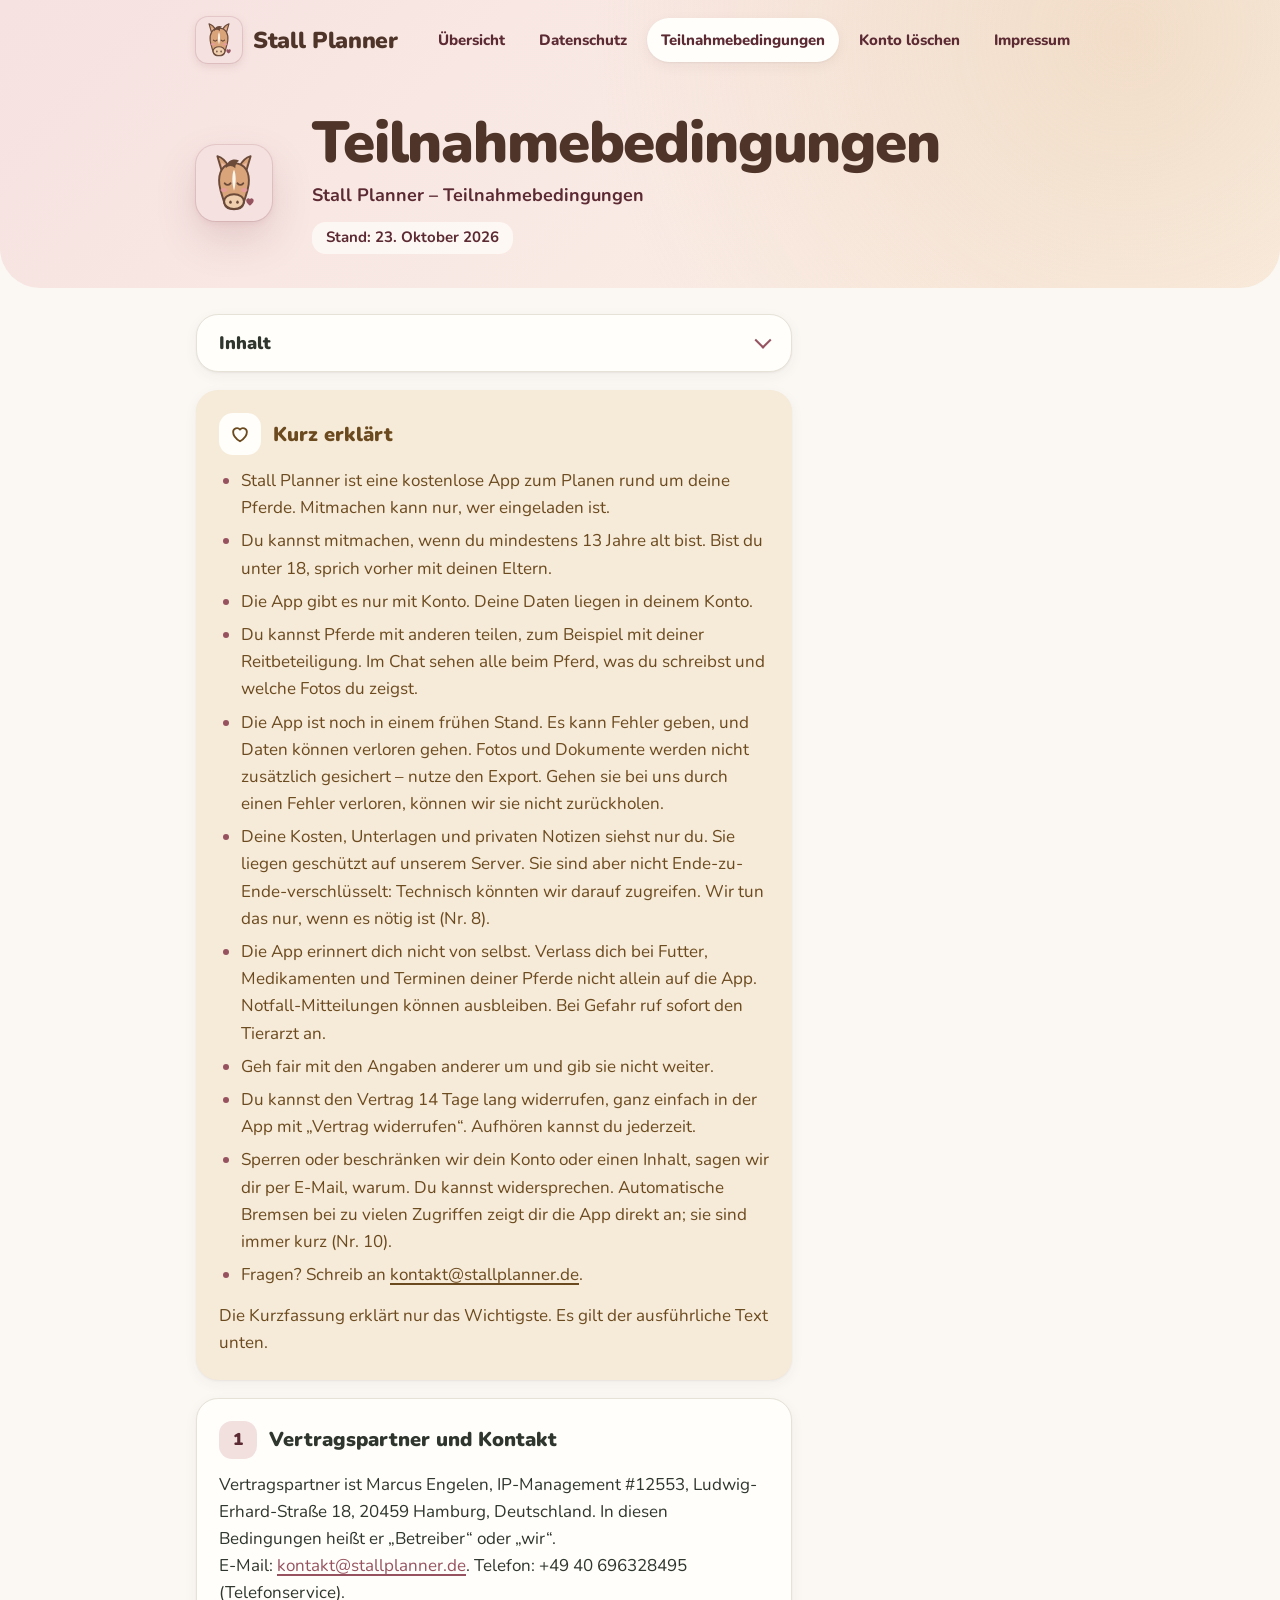
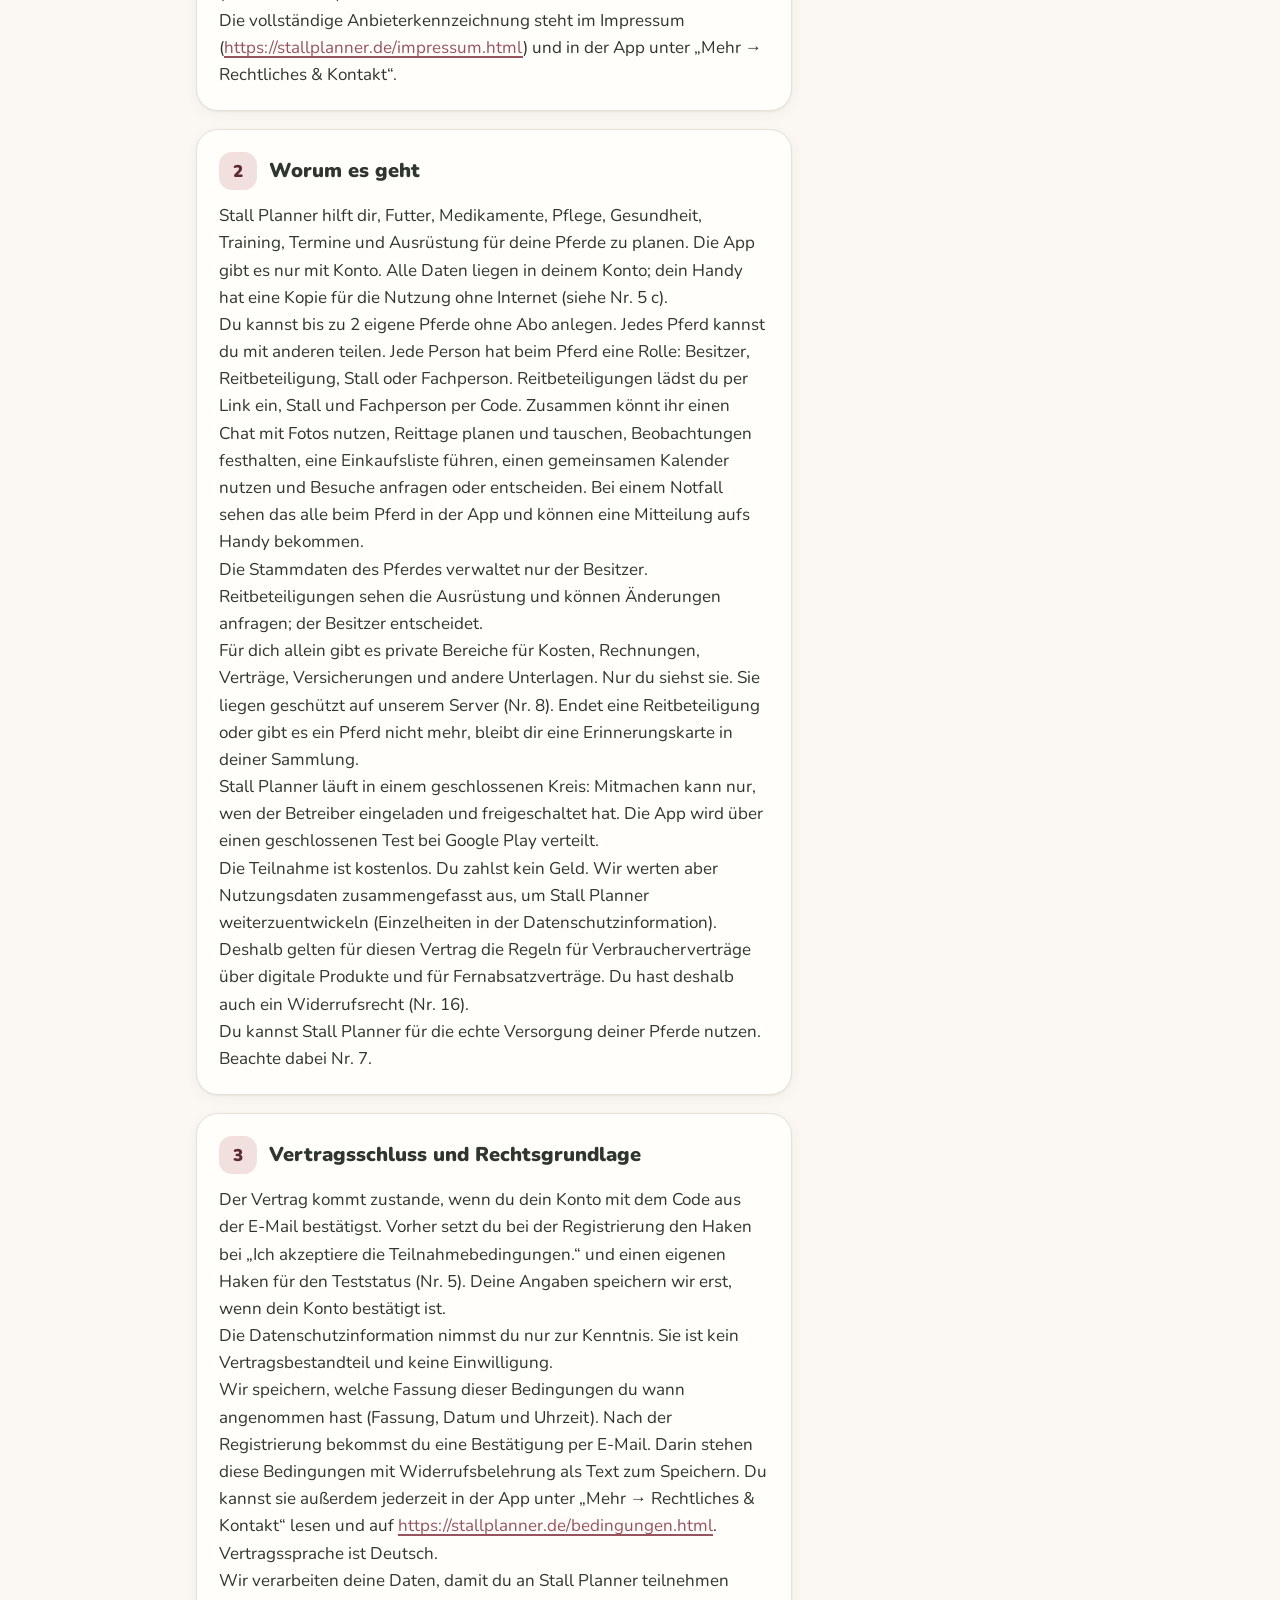
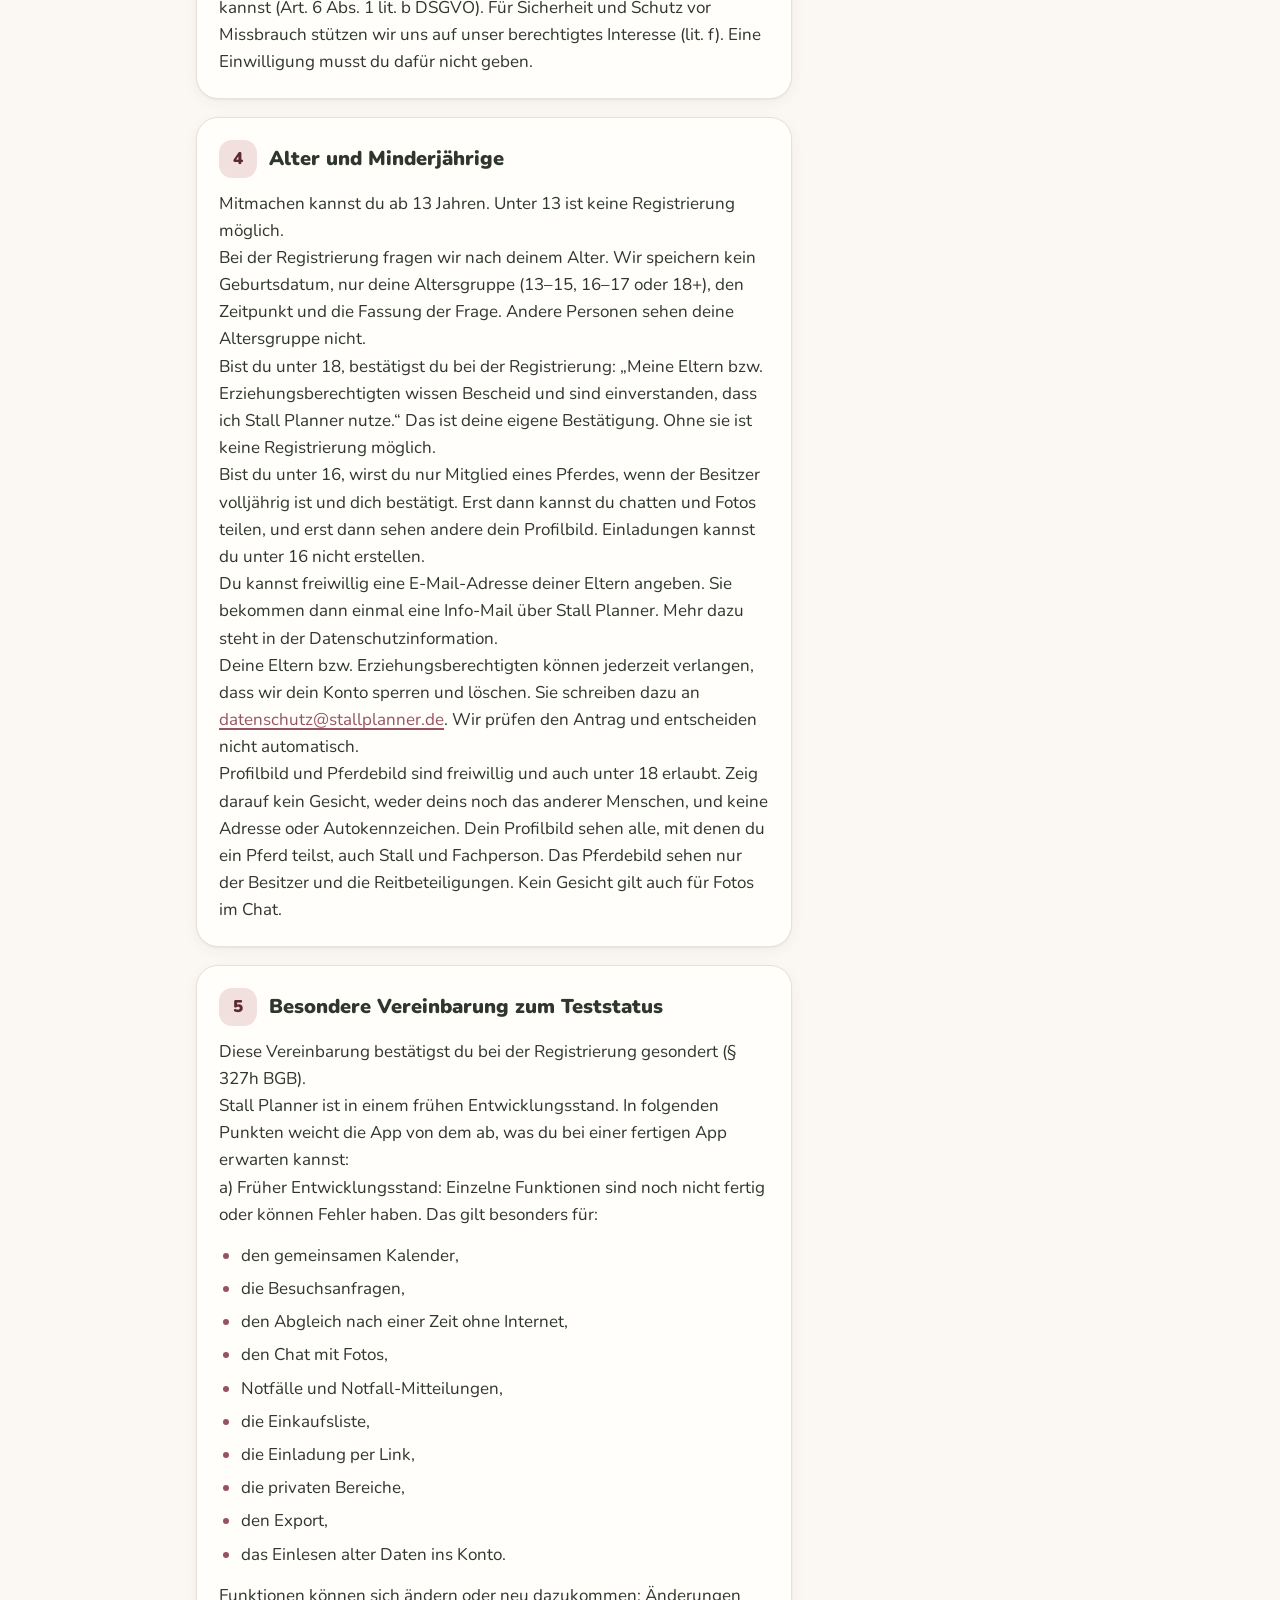
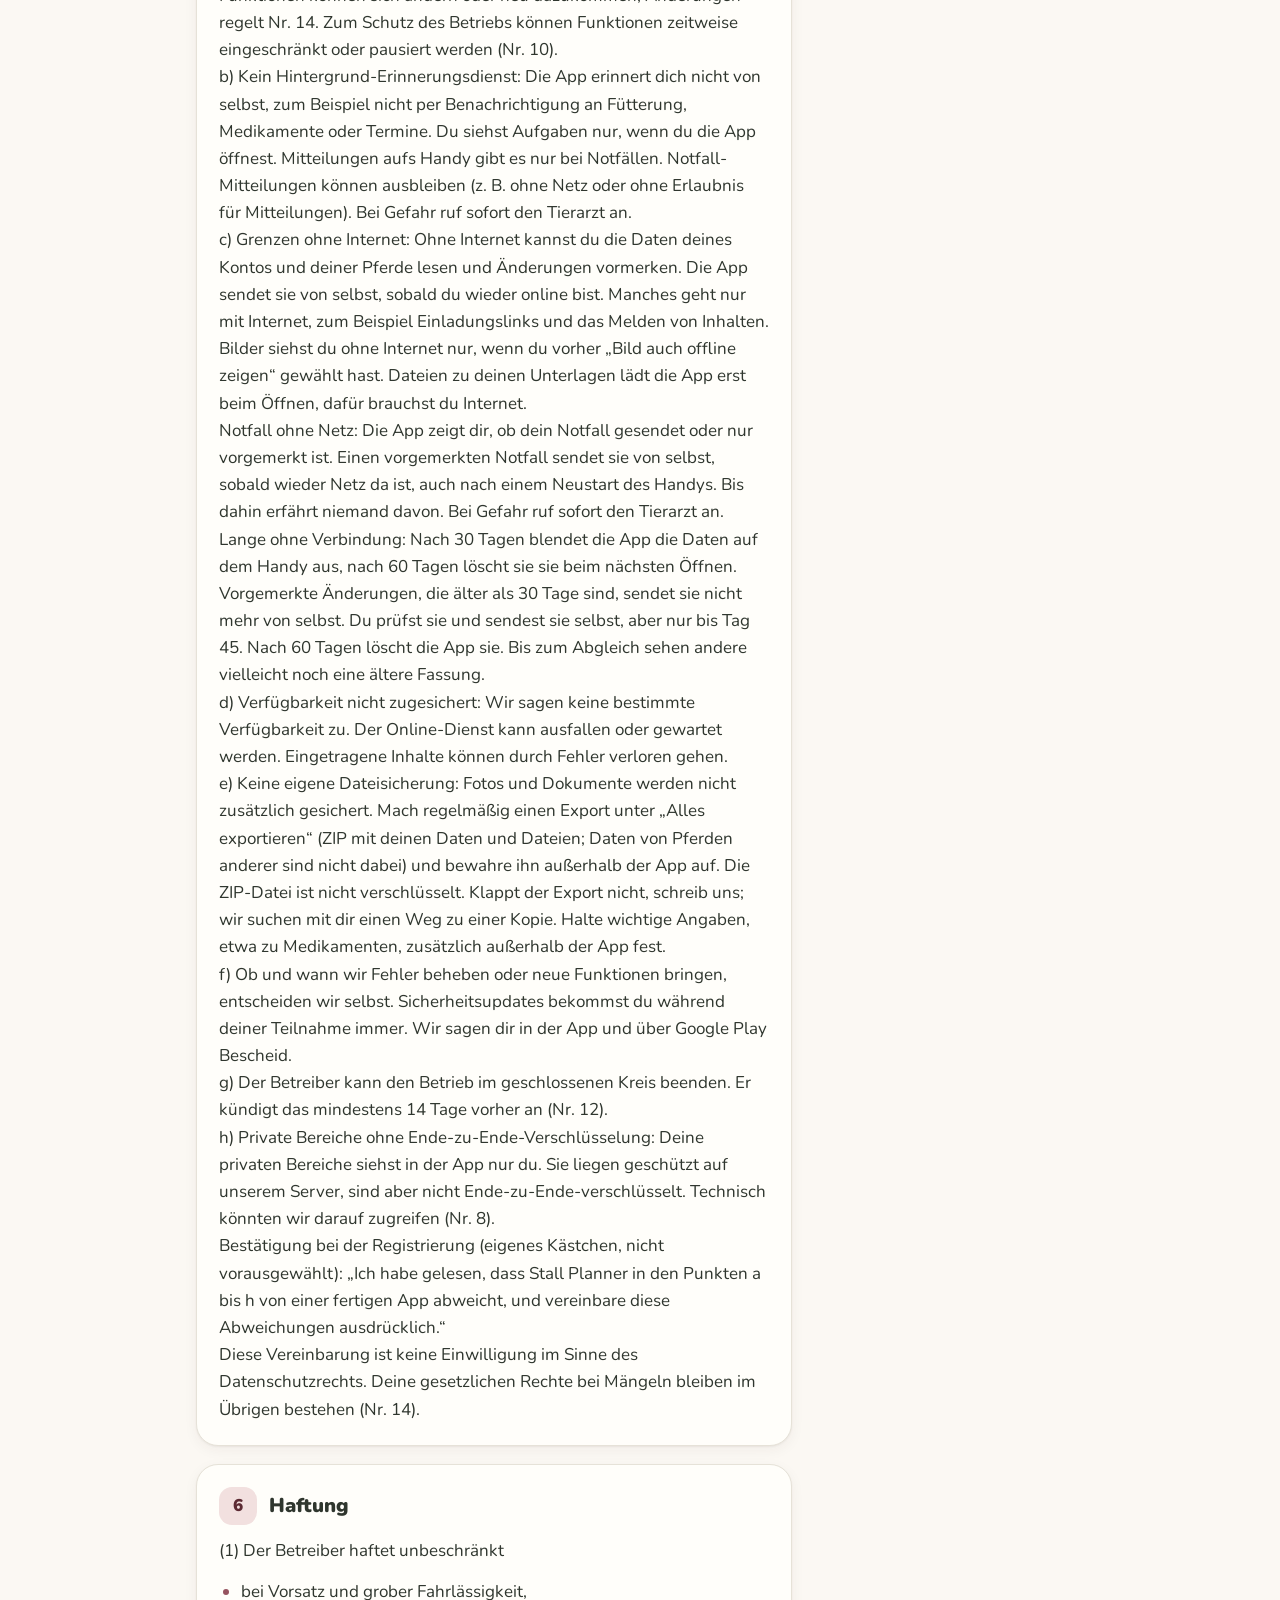
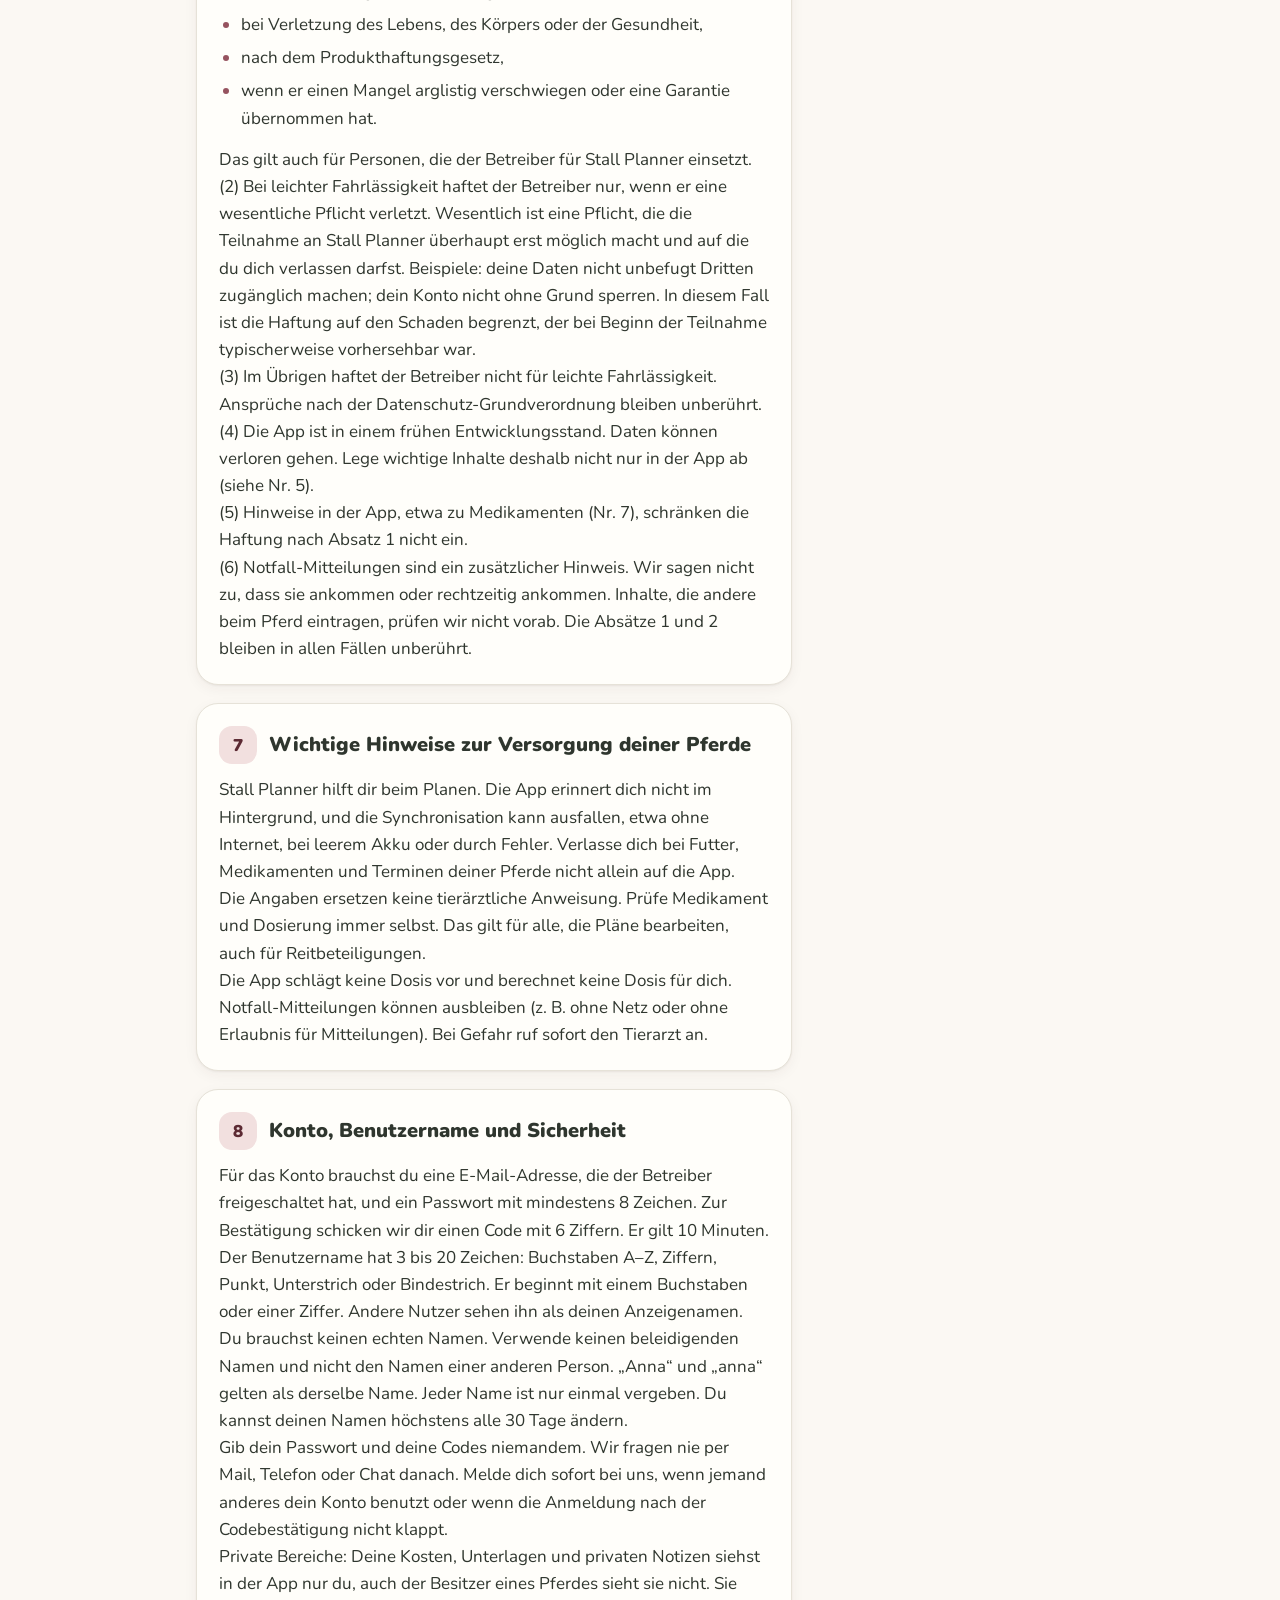
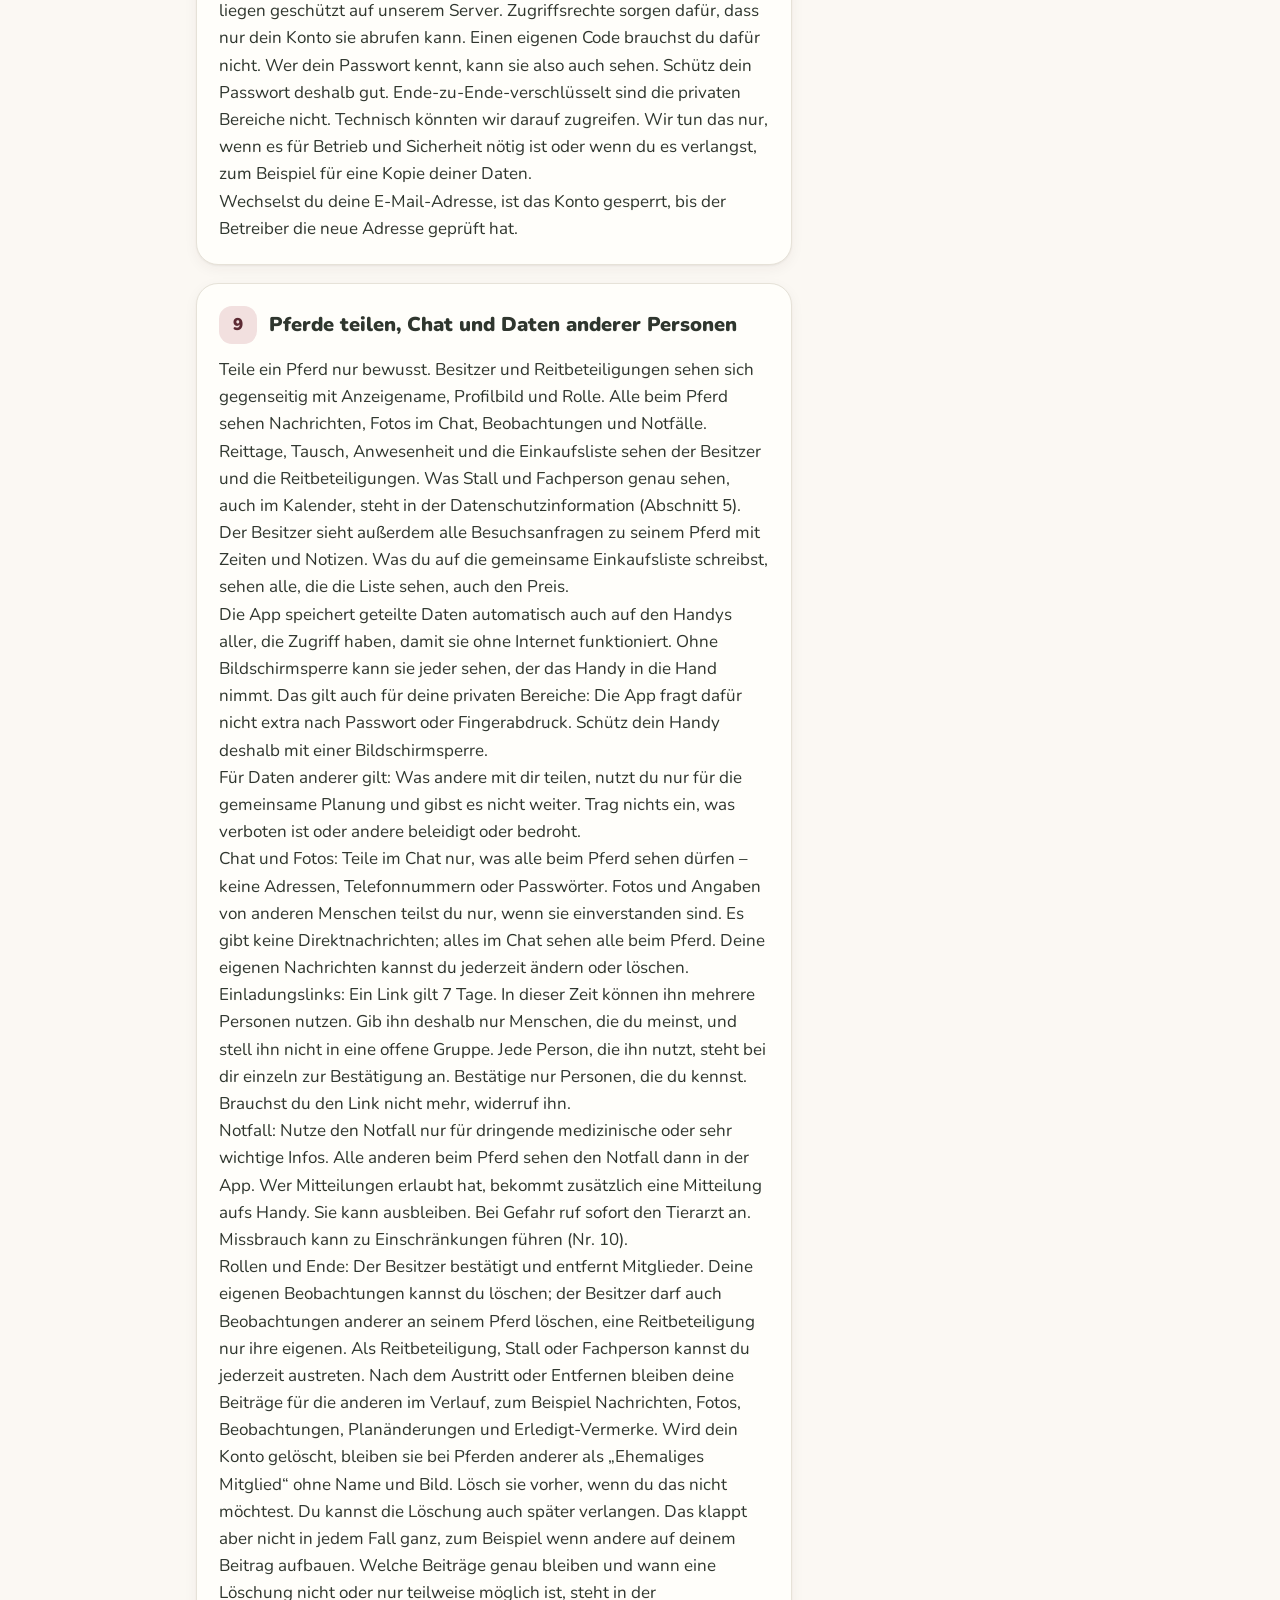
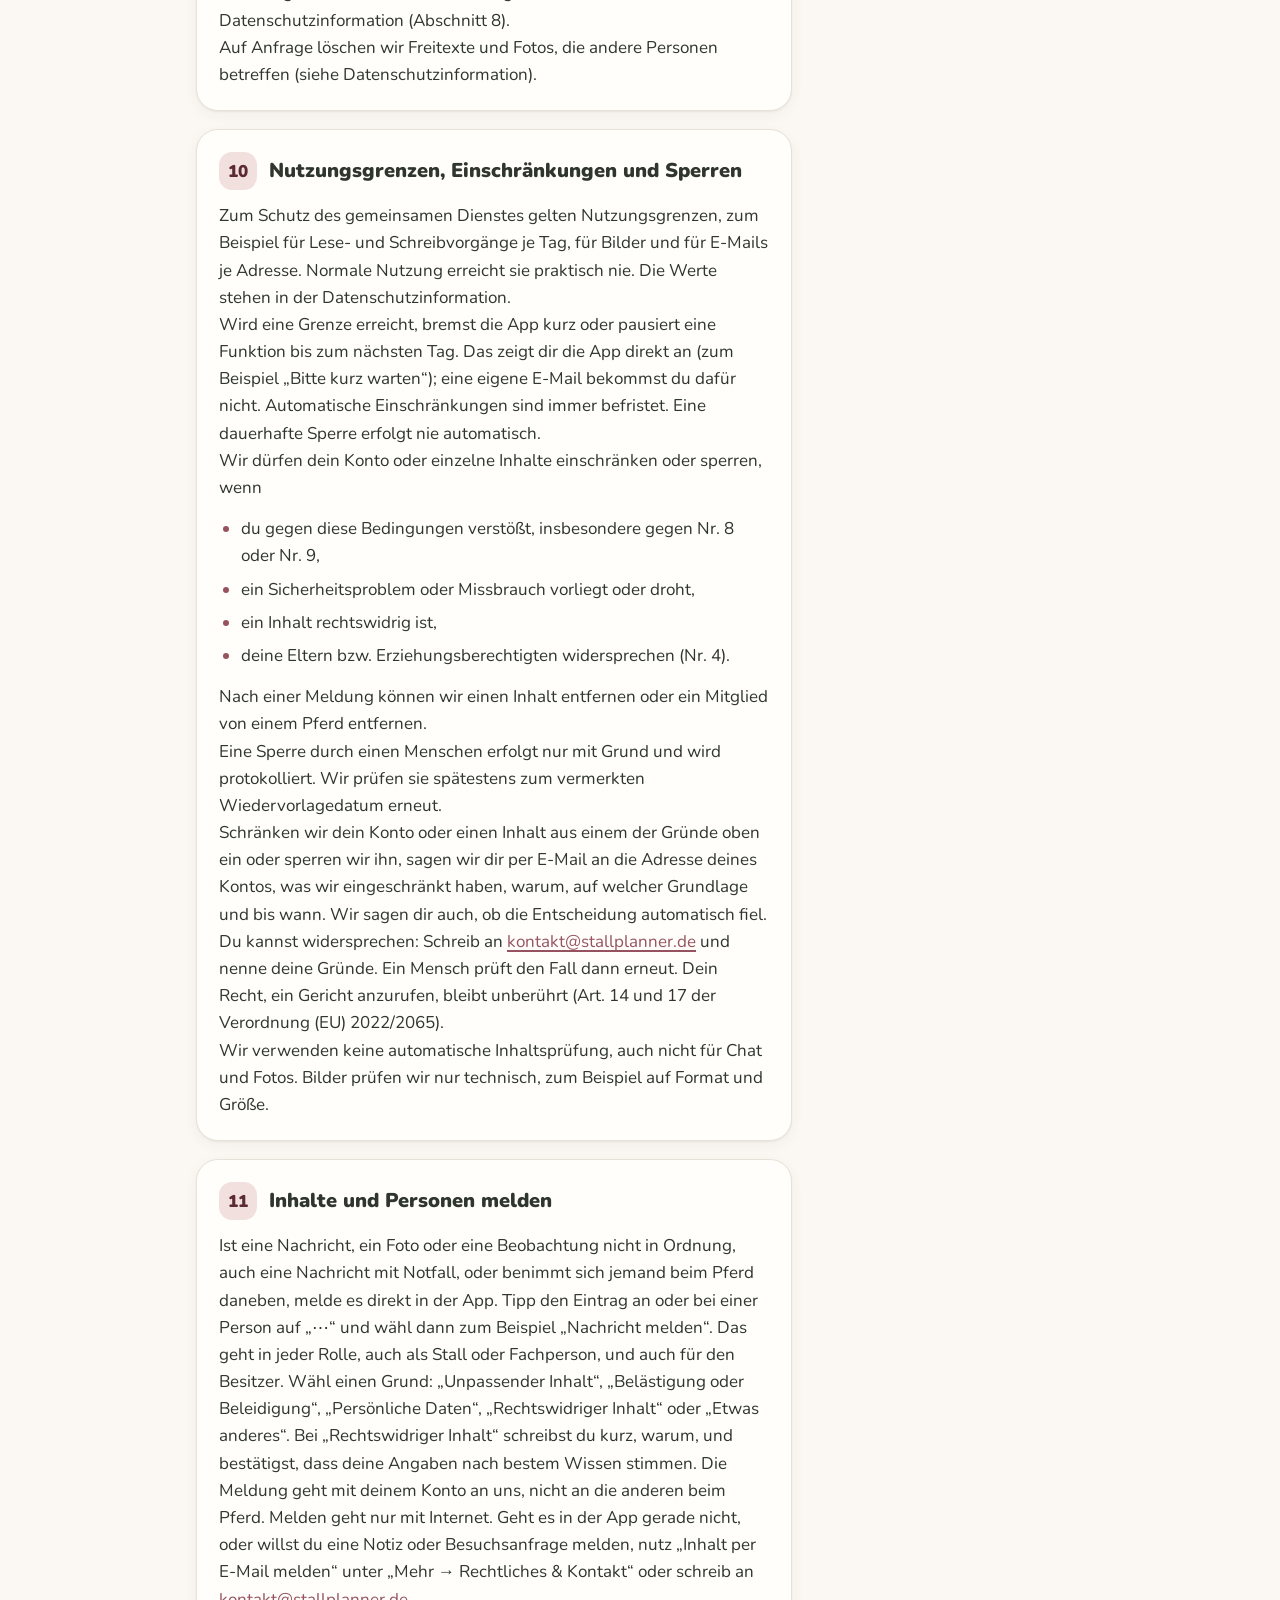
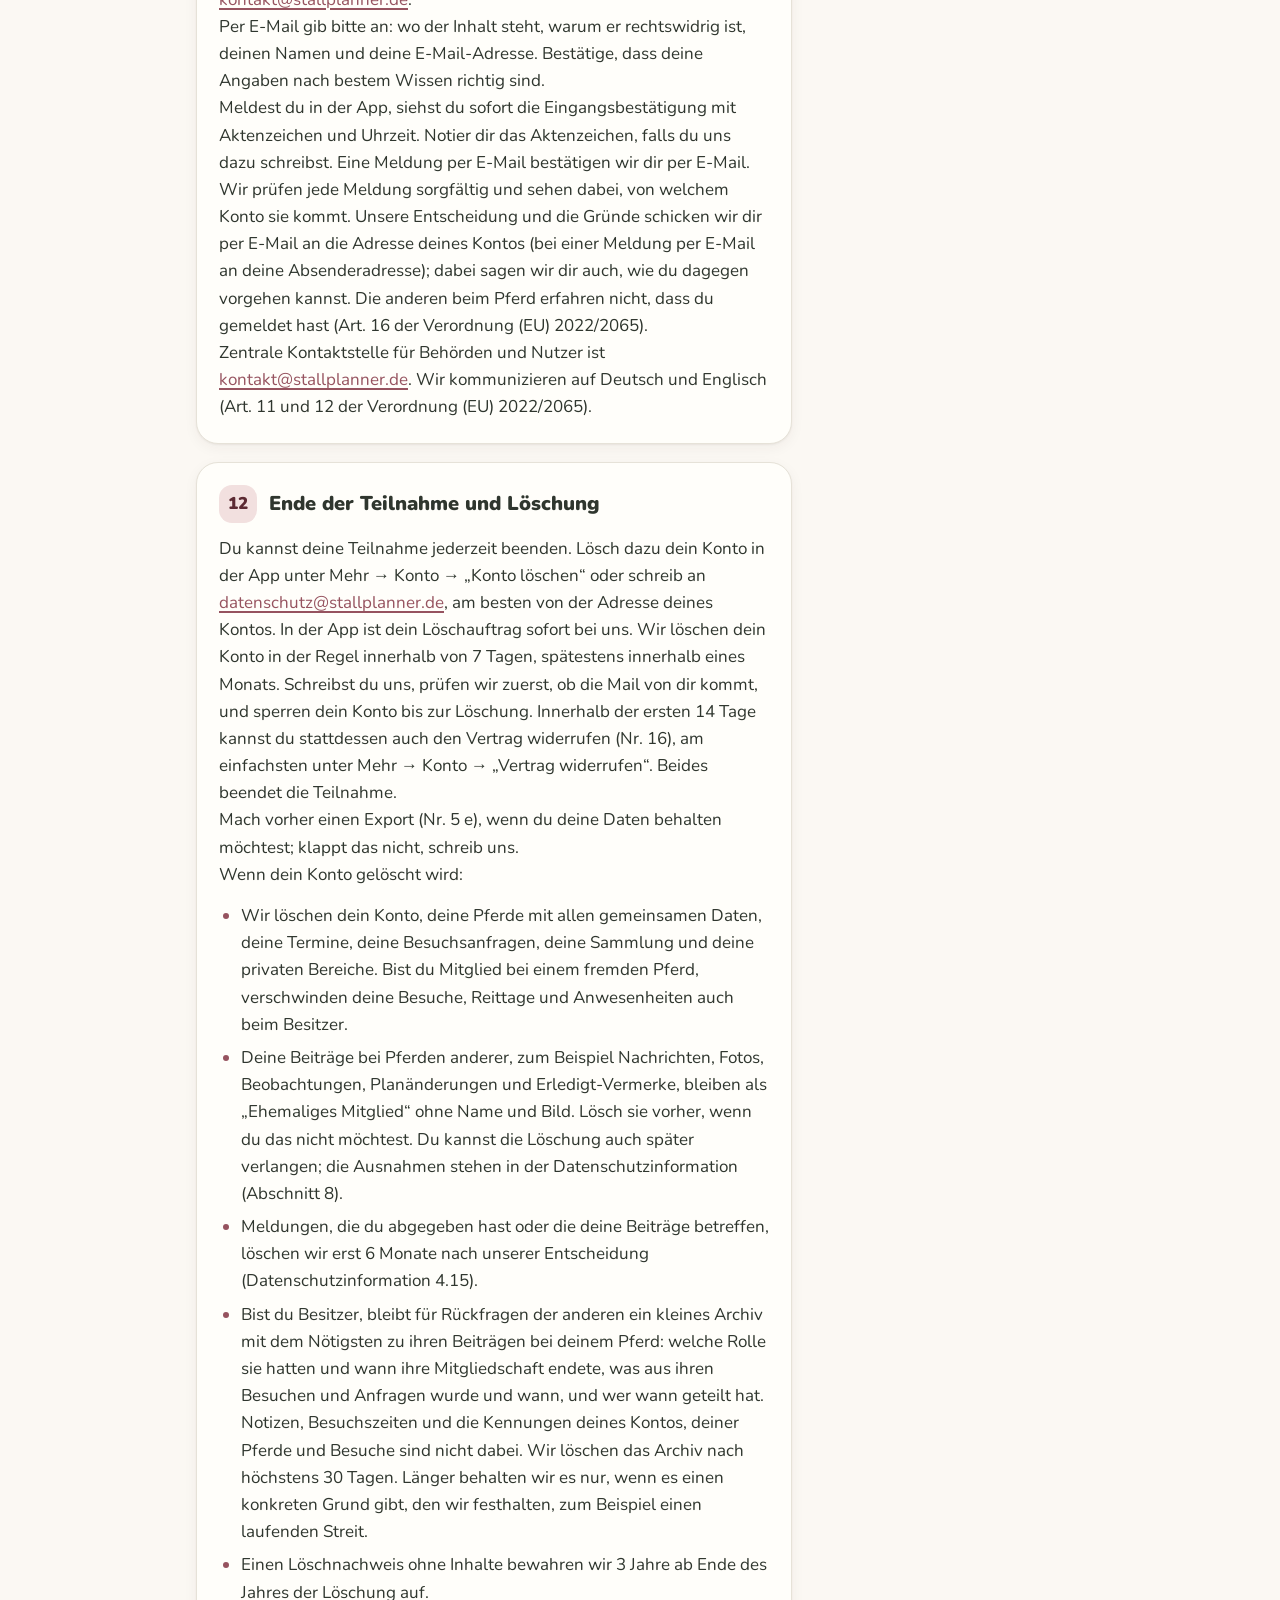
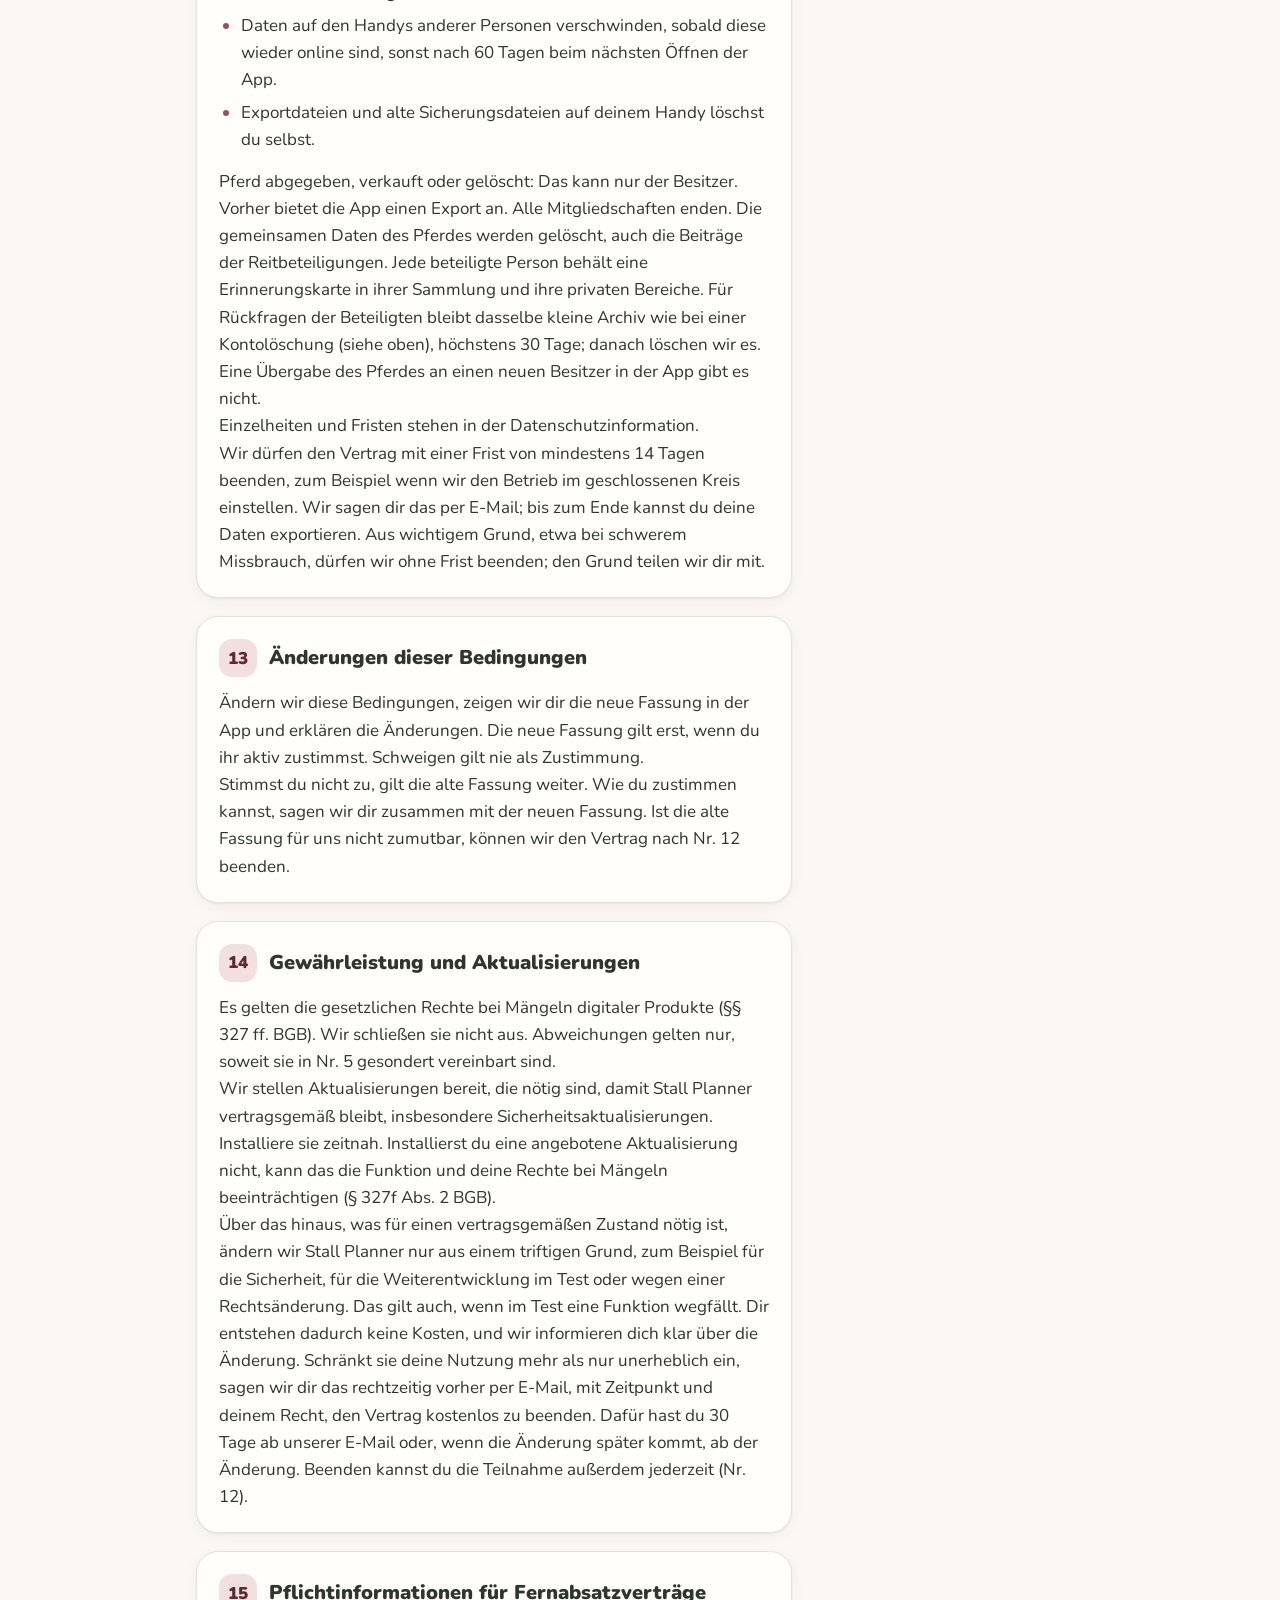
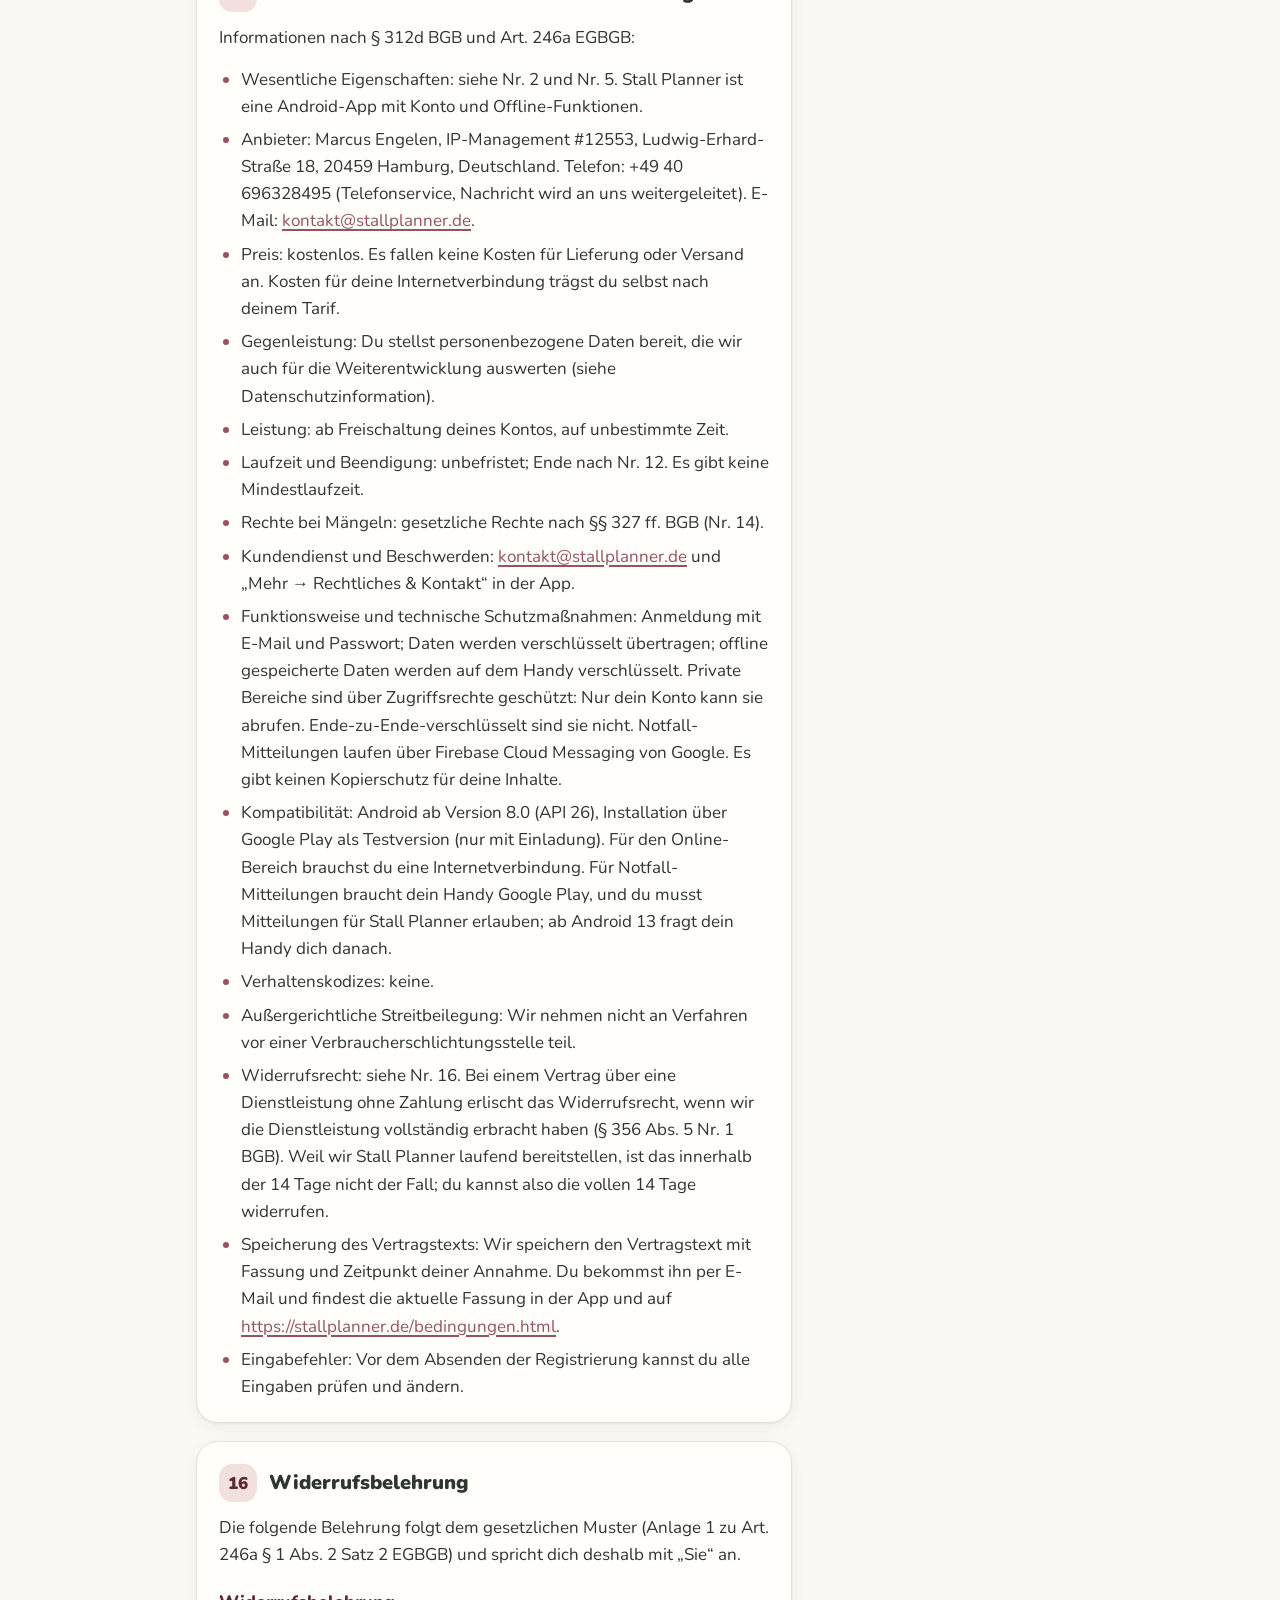
==== commit b09c1322: "Website: Anschrift ohne c/o" ====
--- a/bedingungen.html
+++ b/bedingungen.html
@@ -10,7 +10,21 @@
 <meta name="theme-color" content="#f6e2e1" media="(prefers-color-scheme: light)">
 <meta name="theme-color" content="#33262a" media="(prefers-color-scheme: dark)">
 <title>Teilnahmebedingungen – Stall Planner</title>
+<meta name="description" content="Unter welchen Bedingungen du beim geschlossenen Test von Stall Planner mitmachst.">
+<meta property="og:type" content="website">
+<meta property="og:site_name" content="Stall Planner">
+<meta property="og:title" content="Teilnahmebedingungen – Stall Planner">
+<meta property="og:description" content="Unter welchen Bedingungen du beim geschlossenen Test von Stall Planner mitmachst.">
+<meta property="og:url" content="https://stallplanner.de/bedingungen.html">
+<meta property="og:image" content="https://stallplanner.de/assets/og-image.png">
+<meta property="og:image:width" content="1200">
+<meta property="og:image:height" content="630">
+<meta property="og:image:alt" content="Pferdekopf-Logo von Stall Planner mit dem Schriftzug „Stall Planner“ und „Pferd versorgen ohne Chaos“">
+<meta property="og:locale" content="de_DE">
+<meta name="twitter:card" content="summary_large_image">
+<link rel="icon" href="/favicon.ico" sizes="any">
 <link rel="icon" href="/assets/favicon.svg" type="image/svg+xml">
+<link rel="apple-touch-icon" href="/apple-touch-icon.png">
 <link rel="preload" href="/fonts/nunito-latin.woff2" as="font" type="font/woff2" crossorigin>
 <link rel="stylesheet" href="/assets/style.css">
 </head>
@@ -44,7 +58,7 @@
 <p>Die Kurzfassung erklärt nur das Wichtigste. Es gilt der ausführliche Text unten.</p>
 </section>
 <section class="card" aria-labelledby="1-vertragspartner-und-kontakt"><h2 id="1-vertragspartner-und-kontakt"><span class="num" aria-hidden="true">1</span><span><span class="vh">1. </span>Vertragspartner und Kontakt</span></h2>
-<p>Vertragspartner ist Marcus Engelen, c/o IP-Management #12553, Ludwig-Erhard-Straße 18, 20459 Hamburg, Deutschland. In diesen Bedingungen heißt er „Betreiber“ oder „wir“.<br>E-Mail: <a href="mailto:kontakt@stallplanner.de">kontakt@stallplanner.de</a>. Telefon: +49 40 696328495 (Telefonservice).<br>Die vollständige Anbieterkennzeichnung steht im Impressum (<a href="https://stallplanner.de/impressum.html">https://stallplanner.de/impressum.html</a>) und in der App unter „Mehr → Rechtliches &amp; Kontakt“.</p>
+<p>Vertragspartner ist Marcus Engelen, IP-Management #12553, Ludwig-Erhard-Straße 18, 20459 Hamburg, Deutschland. In diesen Bedingungen heißt er „Betreiber“ oder „wir“.<br>E-Mail: <a href="mailto:kontakt@stallplanner.de">kontakt@stallplanner.de</a>. Telefon: +49 40 696328495 (Telefonservice).<br>Die vollständige Anbieterkennzeichnung steht im Impressum (<a href="https://stallplanner.de/impressum.html">https://stallplanner.de/impressum.html</a>) und in der App unter „Mehr → Rechtliches &amp; Kontakt“.</p>
 </section>
 <section class="card" aria-labelledby="2-worum-es-geht"><h2 id="2-worum-es-geht"><span class="num" aria-hidden="true">2</span><span><span class="vh">2. </span>Worum es geht</span></h2>
 <p>Stall Planner hilft dir, Futter, Medikamente, Pflege, Gesundheit, Training, Termine und Ausrüstung für deine Pferde zu planen. Die App gibt es nur mit Konto. Alle Daten liegen in deinem Konto; dein Handy hat eine Kopie für die Nutzung ohne Internet (siehe Nr. 5 c).<br>Du kannst bis zu 2 eigene Pferde ohne Abo anlegen. Jedes Pferd kannst du mit anderen teilen. Jede Person hat beim Pferd eine Rolle: Besitzer, Reitbeteiligung, Stall oder Fachperson. Reitbeteiligungen lädst du per Link ein, Stall und Fachperson per Code. Zusammen könnt ihr einen Chat mit Fotos nutzen, Reittage planen und tauschen, Beobachtungen festhalten, eine Einkaufsliste führen, einen gemeinsamen Kalender nutzen und Besuche anfragen oder entscheiden. Bei einem Notfall sehen das alle beim Pferd in der App und können eine Mitteilung aufs Handy bekommen.<br>Die Stammdaten des Pferdes verwaltet nur der Besitzer. Reitbeteiligungen sehen die Ausrüstung und können Änderungen anfragen; der Besitzer entscheidet.<br>Für dich allein gibt es private Bereiche für Kosten, Rechnungen, Verträge, Versicherungen und andere Unterlagen. Nur du siehst sie. Sie liegen geschützt auf unserem Server (Nr. 8). Endet eine Reitbeteiligung oder gibt es ein Pferd nicht mehr, bleibt dir eine Erinnerungskarte in deiner Sammlung.<br>Stall Planner läuft in einem geschlossenen Kreis: Mitmachen kann nur, wen der Betreiber eingeladen und freigeschaltet hat. Die App wird über einen geschlossenen Test bei Google Play verteilt.<br>Die Teilnahme ist kostenlos. Du zahlst kein Geld. Wir werten aber Nutzungsdaten zusammengefasst aus, um Stall Planner weiterzuentwickeln (Einzelheiten in der Datenschutzinformation). Deshalb gelten für diesen Vertrag die Regeln für Verbraucherverträge über digitale Produkte und für Fernabsatzverträge. Du hast deshalb auch ein Widerrufsrecht (Nr. 16).<br>Du kannst Stall Planner für die echte Versorgung deiner Pferde nutzen. Beachte dabei Nr. 7.</p>
@@ -126,7 +140,7 @@
 <p>Informationen nach § 312d BGB und Art. 246a EGBGB:</p>
 <ul>
 <li>Wesentliche Eigenschaften: siehe Nr. 2 und Nr. 5. Stall Planner ist eine Android-App mit Konto und Offline-Funktionen.</li>
-<li>Anbieter: Marcus Engelen, c/o IP-Management #12553, Ludwig-Erhard-Straße 18, 20459 Hamburg, Deutschland. Telefon: +49 40 696328495 (Telefonservice, Nachricht wird an uns weitergeleitet). E-Mail: <a href="mailto:kontakt@stallplanner.de">kontakt@stallplanner.de</a>.</li>
+<li>Anbieter: Marcus Engelen, IP-Management #12553, Ludwig-Erhard-Straße 18, 20459 Hamburg, Deutschland. Telefon: +49 40 696328495 (Telefonservice, Nachricht wird an uns weitergeleitet). E-Mail: <a href="mailto:kontakt@stallplanner.de">kontakt@stallplanner.de</a>.</li>
 <li>Preis: kostenlos. Es fallen keine Kosten für Lieferung oder Versand an. Kosten für deine Internetverbindung trägst du selbst nach deinem Tarif.</li>
 <li>Gegenleistung: Du stellst personenbezogene Daten bereit, die wir auch für die Weiterentwicklung auswerten (siehe Datenschutzinformation).</li>
 <li>Leistung: ab Freischaltung deines Kontos, auf unbestimmte Zeit.</li>
@@ -148,7 +162,7 @@
 <h3>Widerrufsrecht</h3>
 <p>Sie haben das Recht, binnen vierzehn Tagen ohne Angabe von Gründen diesen Vertrag zu widerrufen.</p>
 <p>Die Widerrufsfrist beträgt vierzehn Tage ab dem Tag des Vertragsabschlusses.</p>
-<p>Um Ihr Widerrufsrecht auszuüben, müssen Sie uns (Marcus Engelen, c/o IP-Management #12553, Ludwig-Erhard-Straße 18, 20459 Hamburg, Telefon: +49 40 696328495, E-Mail: <a href="mailto:kontakt@stallplanner.de">kontakt@stallplanner.de</a>) mittels einer eindeutigen Erklärung (z. B. ein mit der Post versandter Brief oder eine E-Mail) über Ihren Entschluss, diesen Vertrag zu widerrufen, informieren. Sie können dafür das beigefügte Muster-Widerrufsformular verwenden, das jedoch nicht vorgeschrieben ist. Sie können Ihr Widerrufsrecht auch online unter „Mehr → Konto &amp; Teilen → Vertrag widerrufen“ in der App Stall Planner ausüben. Wenn Sie diese Online-Funktion nutzen, übermitteln wir Ihnen auf einem dauerhaften Datenträger (z. B. durch eine E-Mail) unverzüglich eine Eingangsbestätigung mit Informationen zum Inhalt der Widerrufserklärung sowie dem Datum und der Uhrzeit ihres Eingangs.</p>
+<p>Um Ihr Widerrufsrecht auszuüben, müssen Sie uns (Marcus Engelen, IP-Management #12553, Ludwig-Erhard-Straße 18, 20459 Hamburg, Telefon: +49 40 696328495, E-Mail: <a href="mailto:kontakt@stallplanner.de">kontakt@stallplanner.de</a>) mittels einer eindeutigen Erklärung (z. B. ein mit der Post versandter Brief oder eine E-Mail) über Ihren Entschluss, diesen Vertrag zu widerrufen, informieren. Sie können dafür das beigefügte Muster-Widerrufsformular verwenden, das jedoch nicht vorgeschrieben ist. Sie können Ihr Widerrufsrecht auch online unter „Mehr → Konto &amp; Teilen → Vertrag widerrufen“ in der App Stall Planner ausüben. Wenn Sie diese Online-Funktion nutzen, übermitteln wir Ihnen auf einem dauerhaften Datenträger (z. B. durch eine E-Mail) unverzüglich eine Eingangsbestätigung mit Informationen zum Inhalt der Widerrufserklärung sowie dem Datum und der Uhrzeit ihres Eingangs.</p>
 <p>Zur Wahrung der Widerrufsfrist reicht es aus, dass Sie die Mitteilung über die Ausübung des Widerrufsrechts vor Ablauf der Widerrufsfrist absenden.</p>
 <h3>Folgen des Widerrufs</h3>
 <p>Wenn Sie diesen Vertrag widerrufen, haben wir Ihnen alle Zahlungen, die wir von Ihnen erhalten haben, einschließlich der Lieferkosten (mit Ausnahme der zusätzlichen Kosten, die sich daraus ergeben, dass Sie eine andere Art der Lieferung als die von uns angebotene, günstigste Standardlieferung gewählt haben), unverzüglich und spätestens binnen vierzehn Tagen ab dem Tag zurückzuzahlen, an dem die Mitteilung über Ihren Widerruf dieses Vertrags bei uns eingegangen ist. Für diese Rückzahlung verwenden wir dasselbe Zahlungsmittel, das Sie bei der ursprünglichen Transaktion eingesetzt haben, es sei denn, mit Ihnen wurde ausdrücklich etwas anderes vereinbart; in keinem Fall werden Ihnen wegen dieser Rückzahlung Entgelte berechnet.</p>
@@ -156,7 +170,7 @@
 <h3>Ende der Widerrufsbelehrung</h3>
 <p>Was das für dich bedeutet: Stall Planner ist kostenlos. Du hast nichts bezahlt, also gibt es nichts zurückzuzahlen. Du musst uns auch nichts zahlen, denn Wertersatz gibt es nur bei einem vereinbarten Preis (§ 357a Abs. 2 BGB).<br>Am einfachsten widerrufst du in der App: unter Mehr → Konto → „Vertrag widerrufen“ oder unter Mehr → Konto &amp; Teilen. Während der Widerrufsfrist findest du das immer, auch wenn dein Konto gerade gesperrt ist. Du siehst, welchen Vertrag du widerrufst, und kannst deinen Namen angeben. Die Bestätigung geht an die E-Mail-Adresse deines Kontos. Dann tippst du auf „Widerruf bestätigen“. Gleich danach schicken wir dir die Bestätigung mit deiner Erklärung und Datum und Uhrzeit, zu denen sie bei uns angekommen ist.<br>Mit dem Widerruf endet deine Teilnahme, und dein Konto wird wie in Nr. 12 gelöscht. Vorher kannst du dir mit „Alles exportieren“ selbst eine Kopie holen (ZIP mit allen Dateien, auch mit deinen privaten Bereichen). Du kannst uns auch schreiben. Dann bekommst du die Kopie kostenlos in einem gängigen Format (§ 357 Abs. 8 i. V. m. § 327p BGB). Deine privaten Bereiche sind darin auch enthalten.</p>
 <h3>Muster-Widerrufsformular</h3>
-<p>(Wenn Sie den Vertrag widerrufen wollen, dann füllen Sie bitte dieses Formular aus und senden Sie es zurück.)<br>– An Marcus Engelen, c/o IP-Management #12553, Ludwig-Erhard-Straße 18, 20459 Hamburg, E-Mail: <a href="mailto:kontakt@stallplanner.de">kontakt@stallplanner.de</a>:<br>– Hiermit widerrufe(n) ich/wir (*) den von mir/uns (*) abgeschlossenen Vertrag über den Kauf der folgenden Waren (*)/die Erbringung der folgenden Dienstleistung (*)<br>– Bestellt am (*)/erhalten am (*)<br>– Name des/der Verbraucher(s)<br>– Anschrift des/der Verbraucher(s)<br>– Unterschrift des/der Verbraucher(s) (nur bei Mitteilung auf Papier)<br>– Datum<br>(*) Unzutreffendes streichen.</p>
+<p>(Wenn Sie den Vertrag widerrufen wollen, dann füllen Sie bitte dieses Formular aus und senden Sie es zurück.)<br>– An Marcus Engelen, IP-Management #12553, Ludwig-Erhard-Straße 18, 20459 Hamburg, E-Mail: <a href="mailto:kontakt@stallplanner.de">kontakt@stallplanner.de</a>:<br>– Hiermit widerrufe(n) ich/wir (*) den von mir/uns (*) abgeschlossenen Vertrag über den Kauf der folgenden Waren (*)/die Erbringung der folgenden Dienstleistung (*)<br>– Bestellt am (*)/erhalten am (*)<br>– Name des/der Verbraucher(s)<br>– Anschrift des/der Verbraucher(s)<br>– Unterschrift des/der Verbraucher(s) (nur bei Mitteilung auf Papier)<br>– Datum<br>(*) Unzutreffendes streichen.</p>
 </section>
 <section class="card" aria-labelledby="17-schlussbestimmungen"><h2 id="17-schlussbestimmungen"><span class="num" aria-hidden="true">17</span><span><span class="vh">17. </span>Schlussbestimmungen</span></h2>
 <p>Es gilt deutsches Recht. Wenn du Verbraucher bist und deinen gewöhnlichen Aufenthalt in einem anderen Staat hast, behältst du den Schutz der zwingenden Vorschriften dieses Staates.<br>Diese Bedingungen schränken deine gesetzlichen Rechte nicht ein.</p>
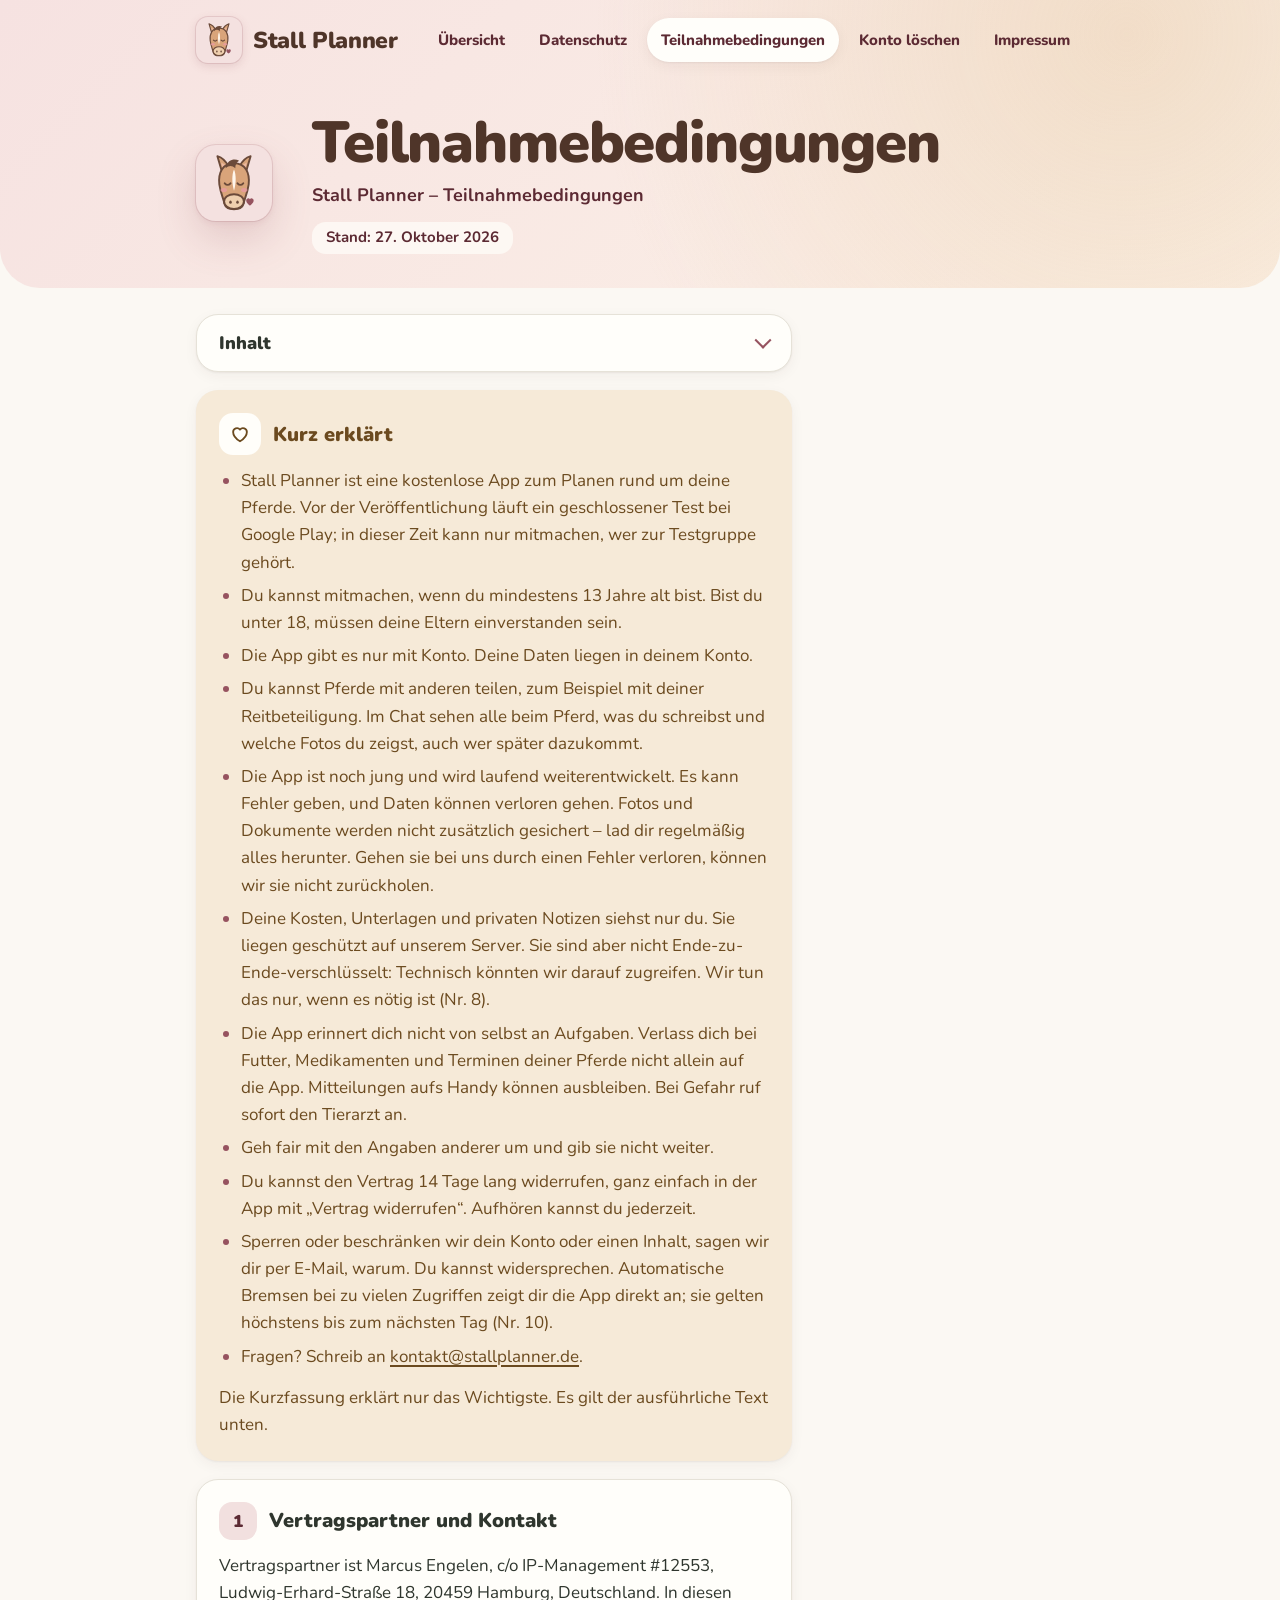
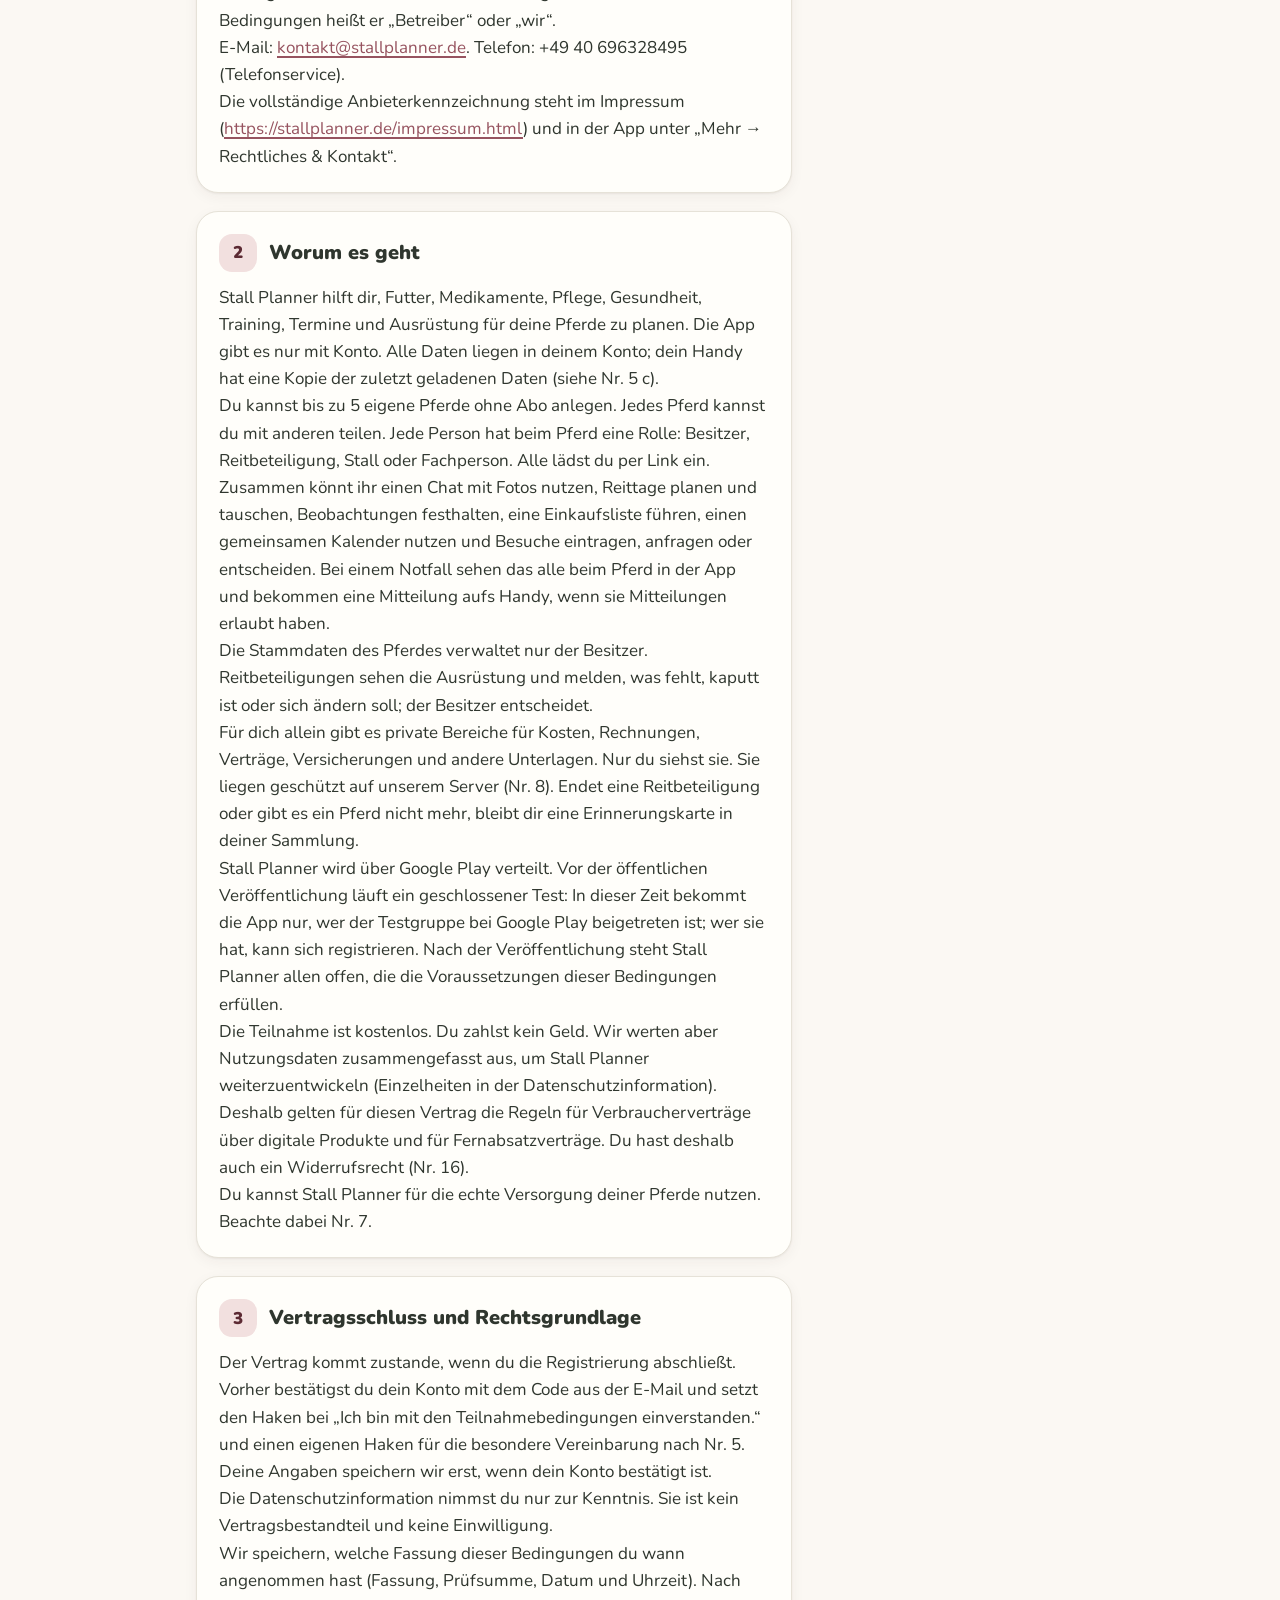
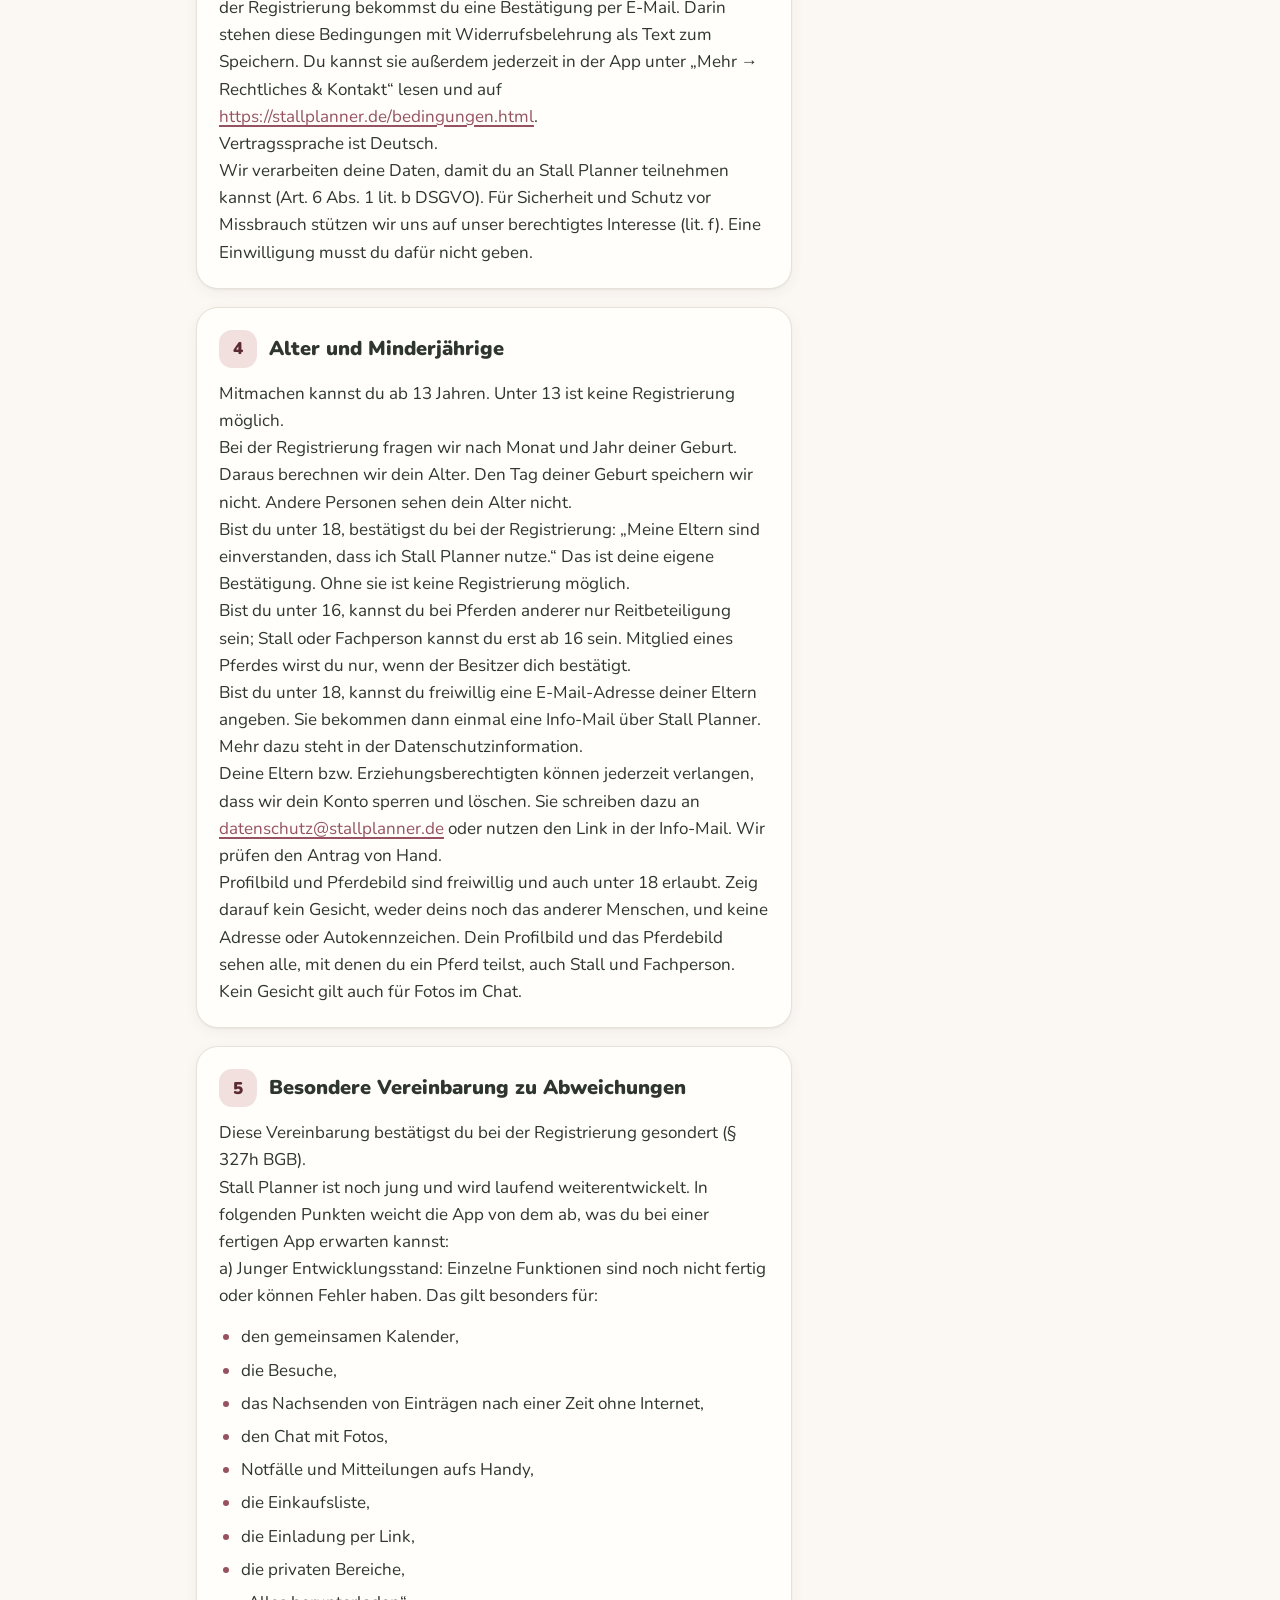
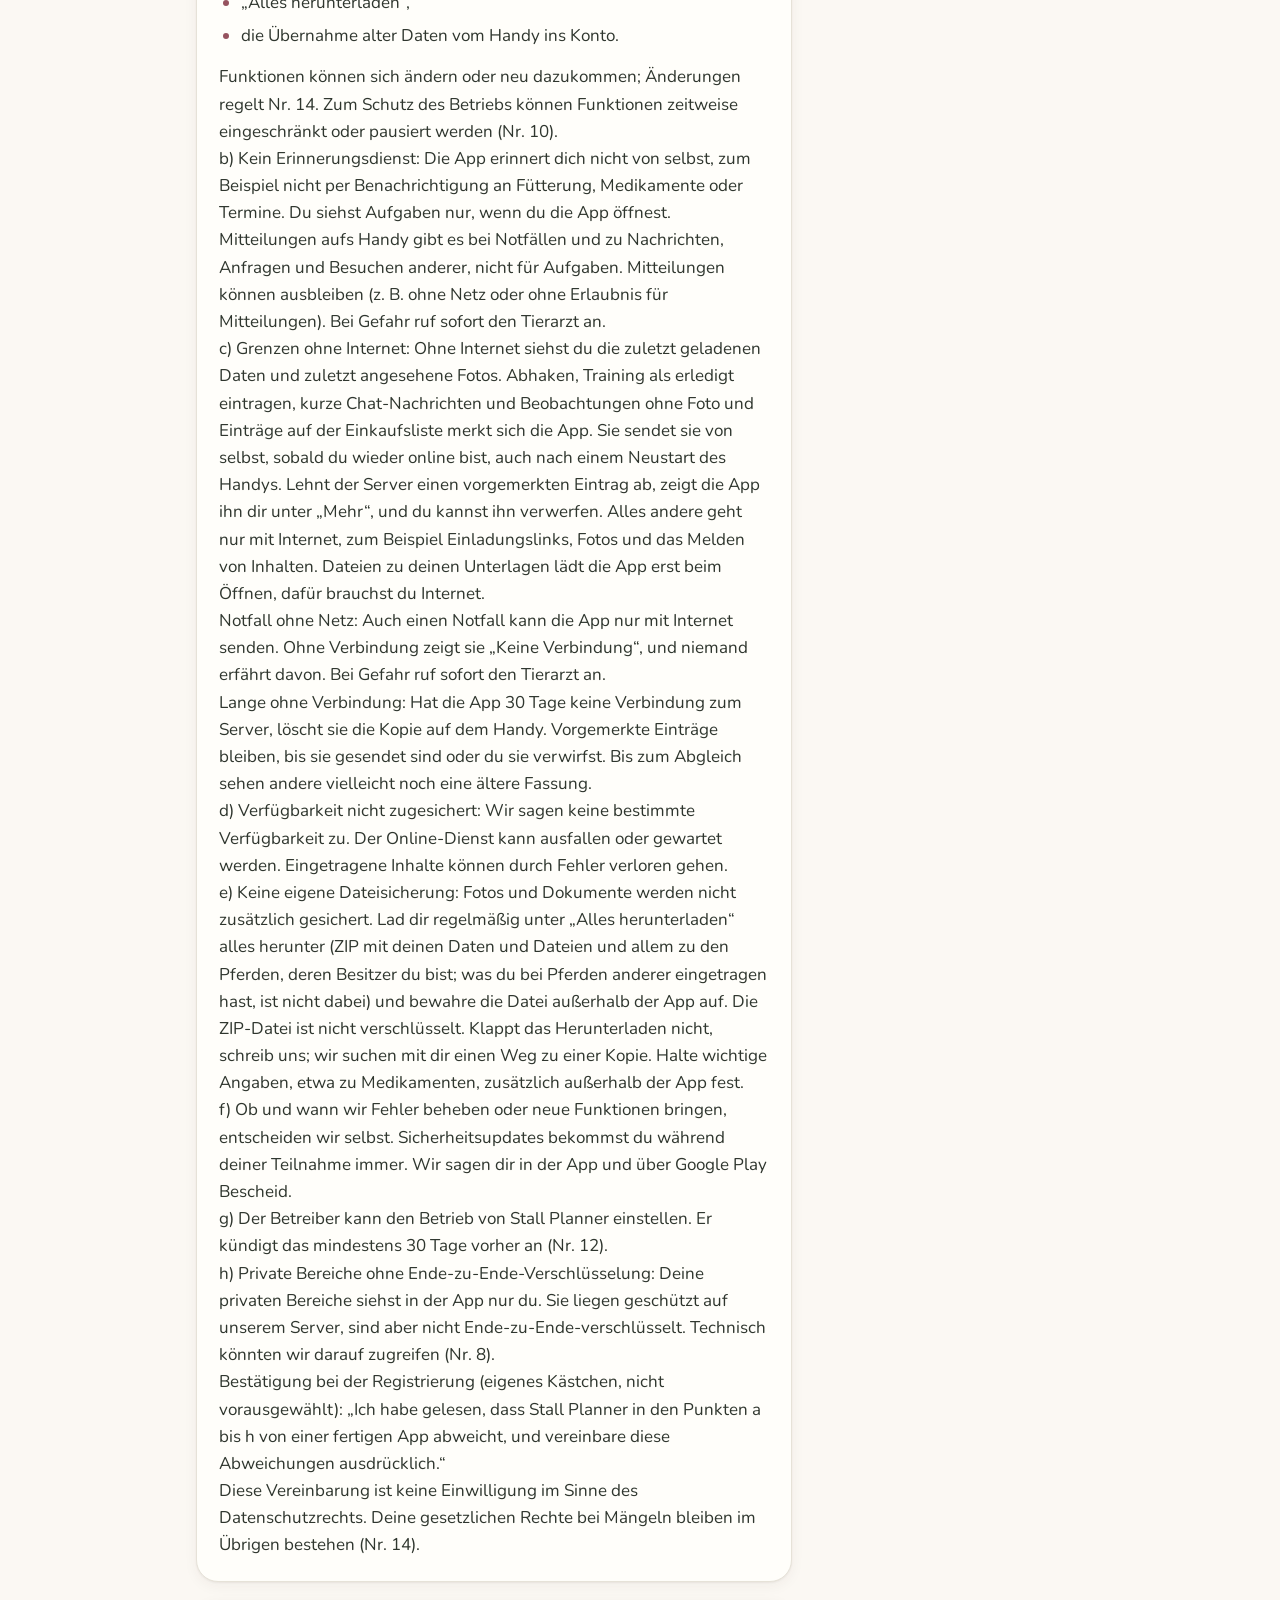
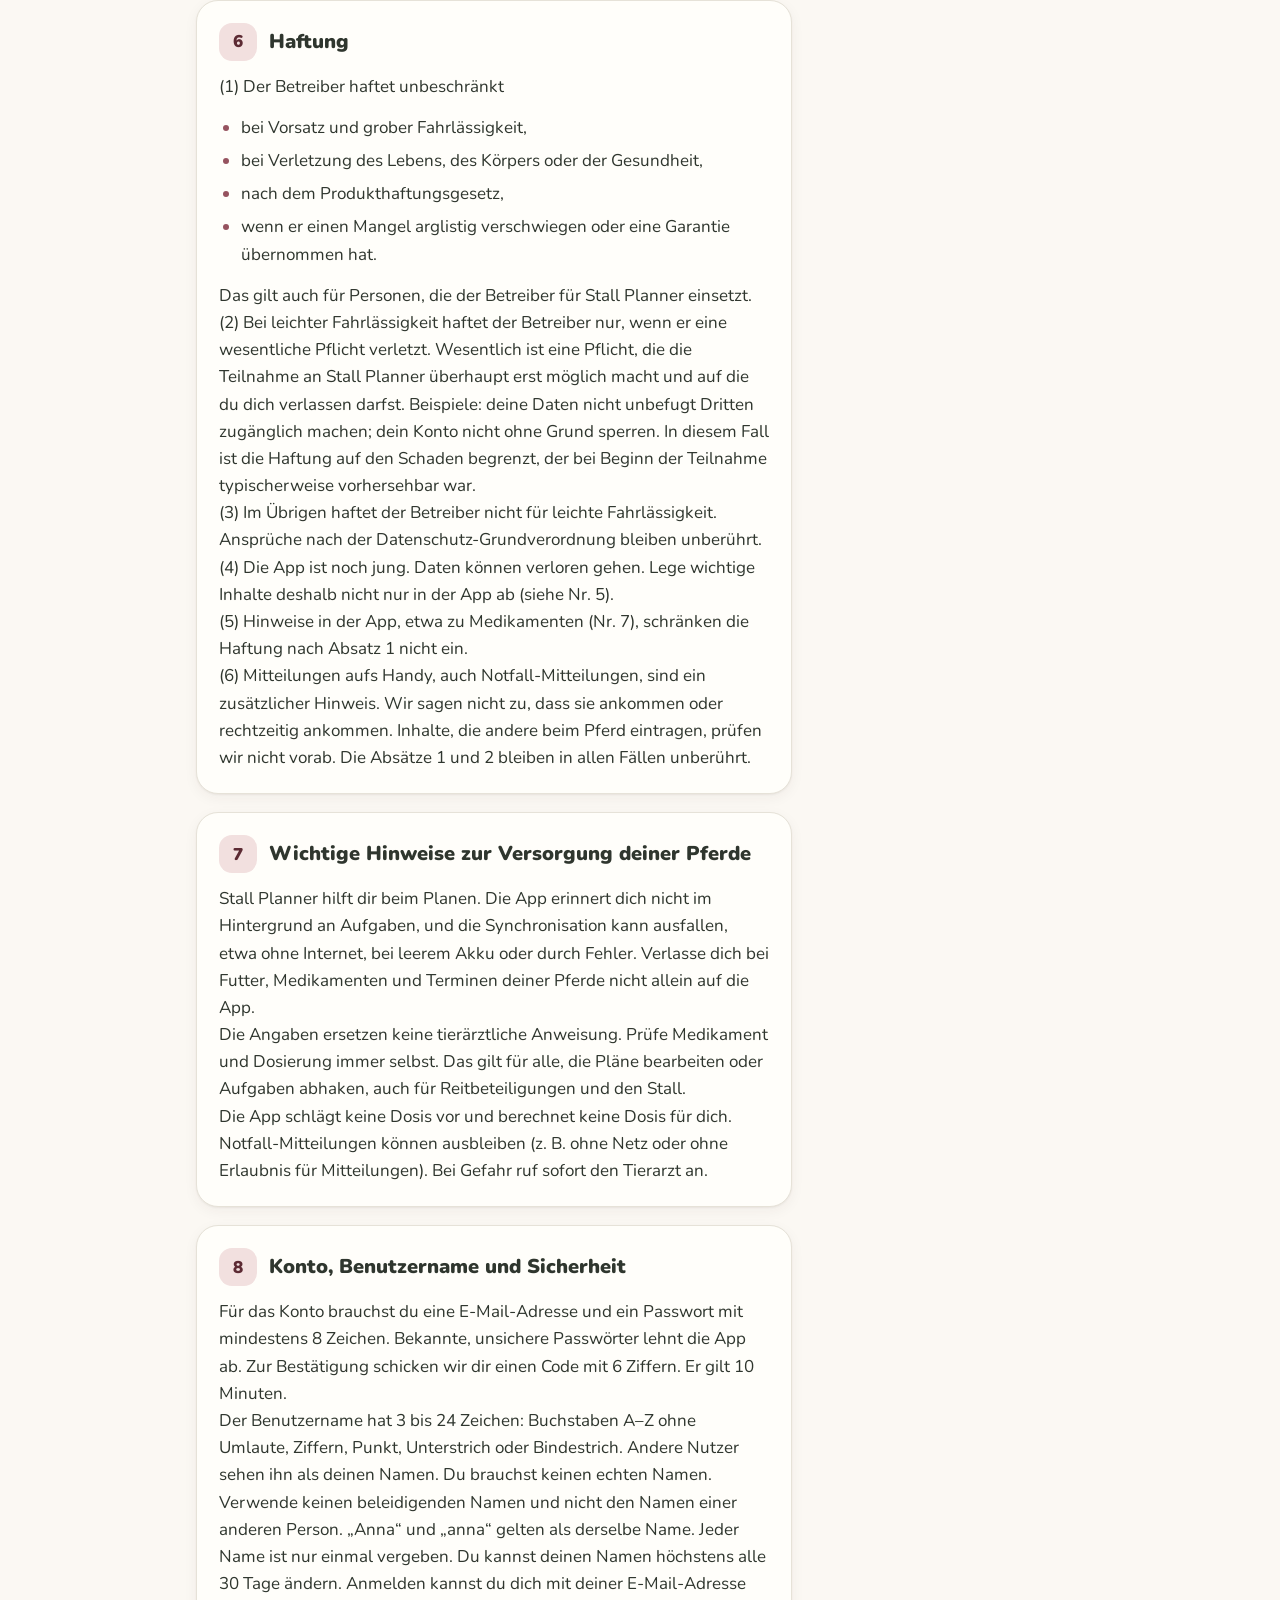
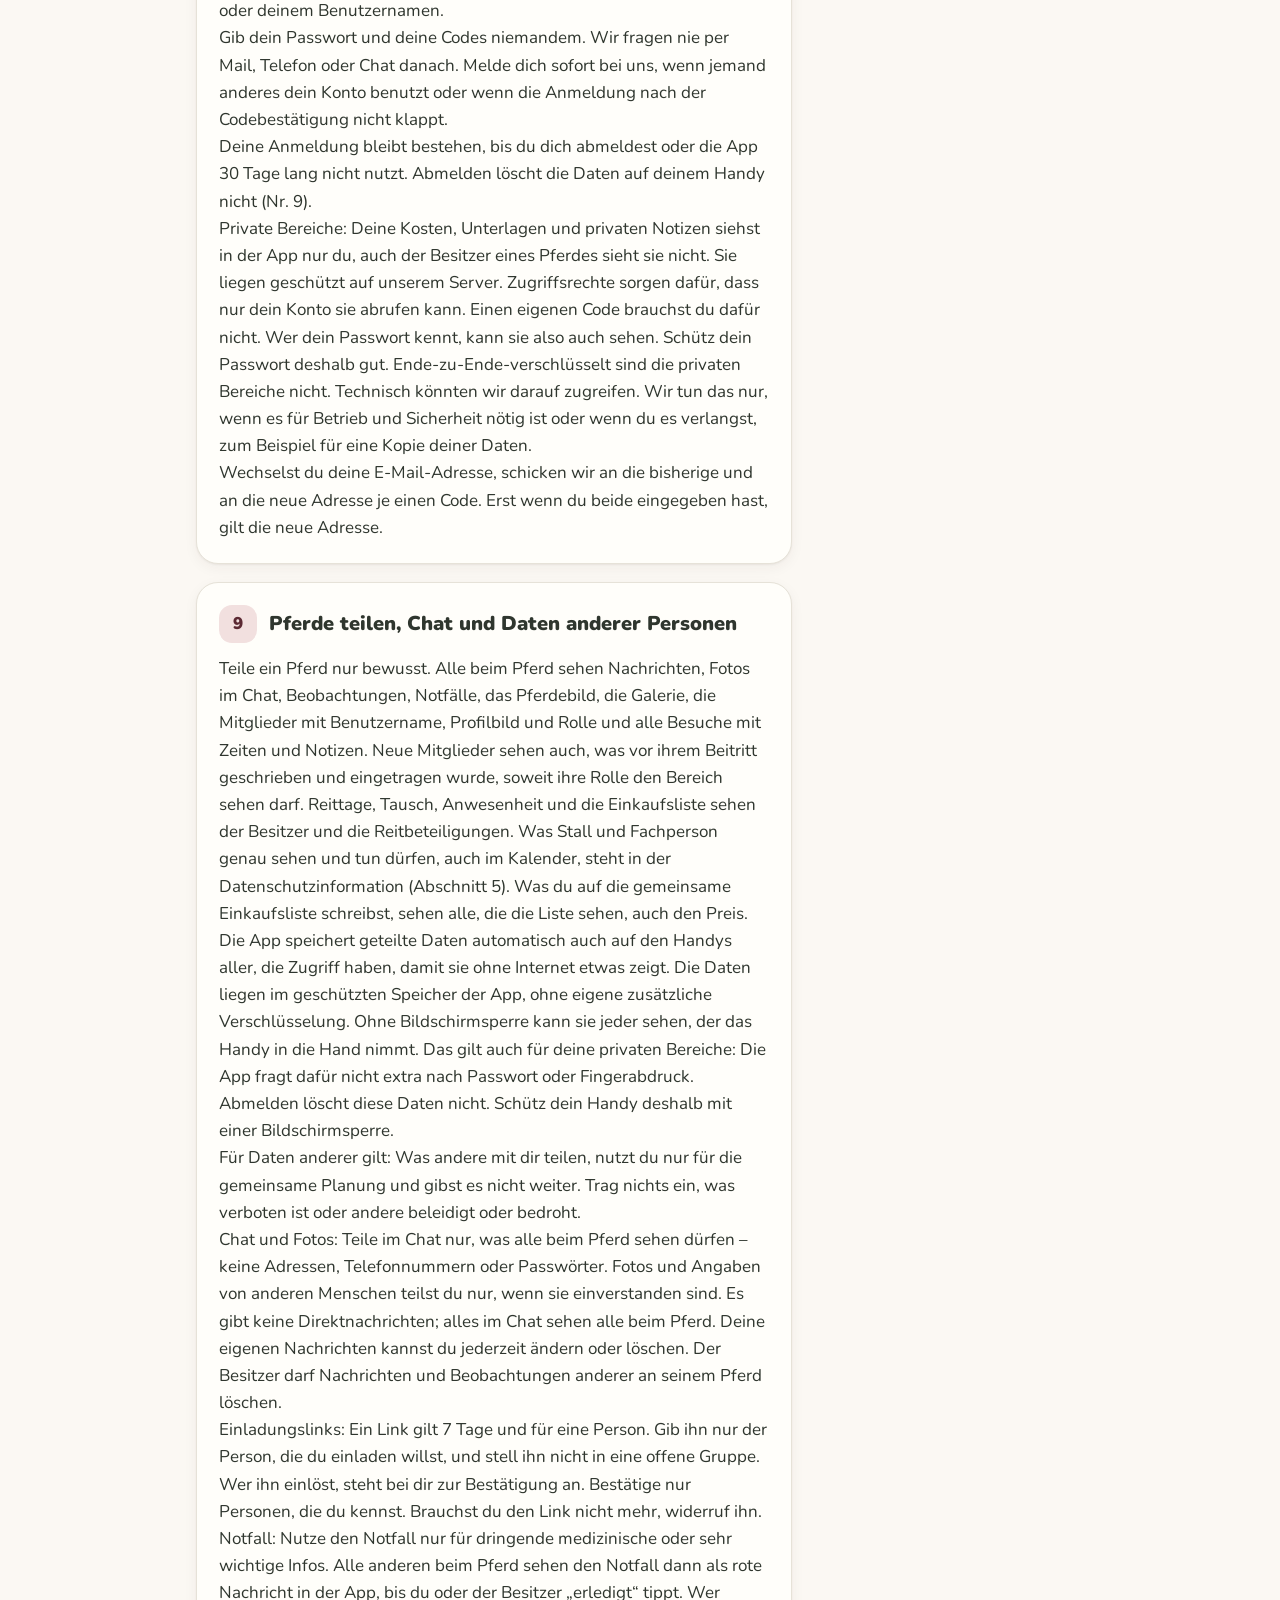
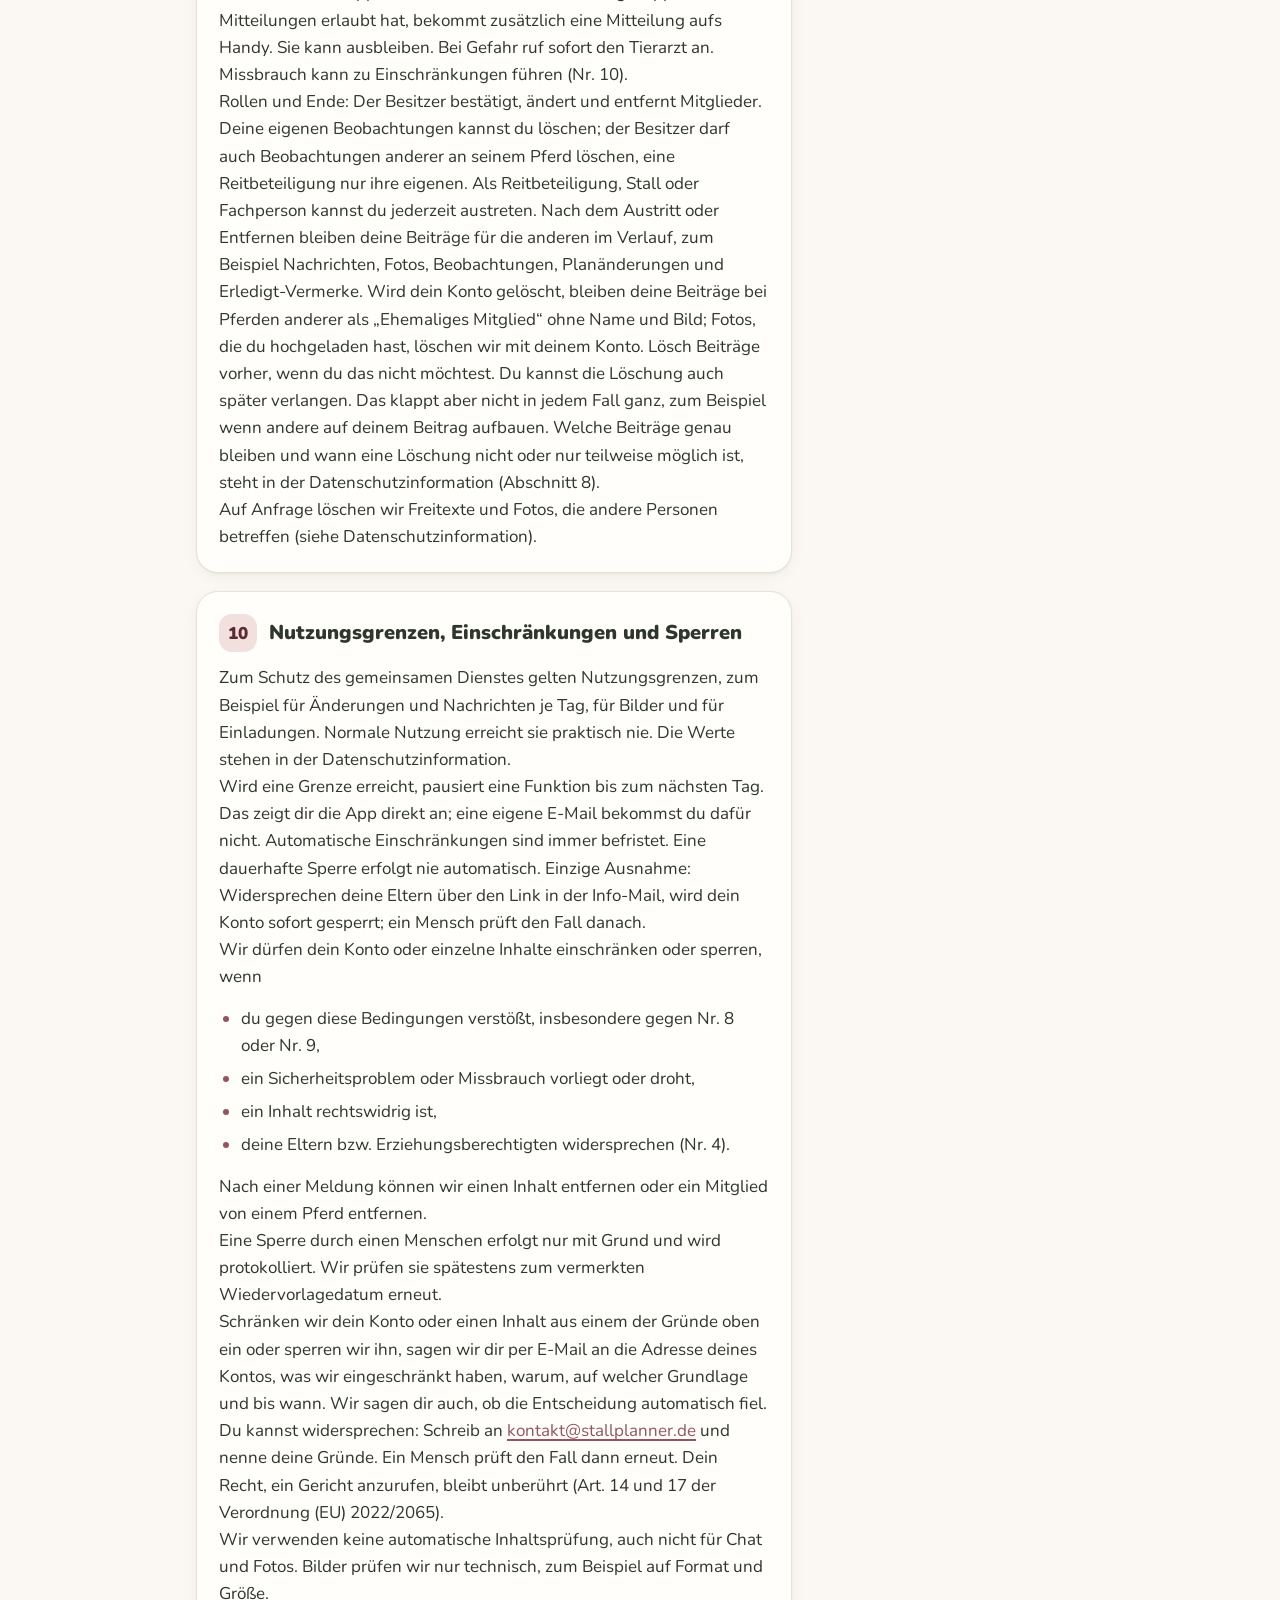
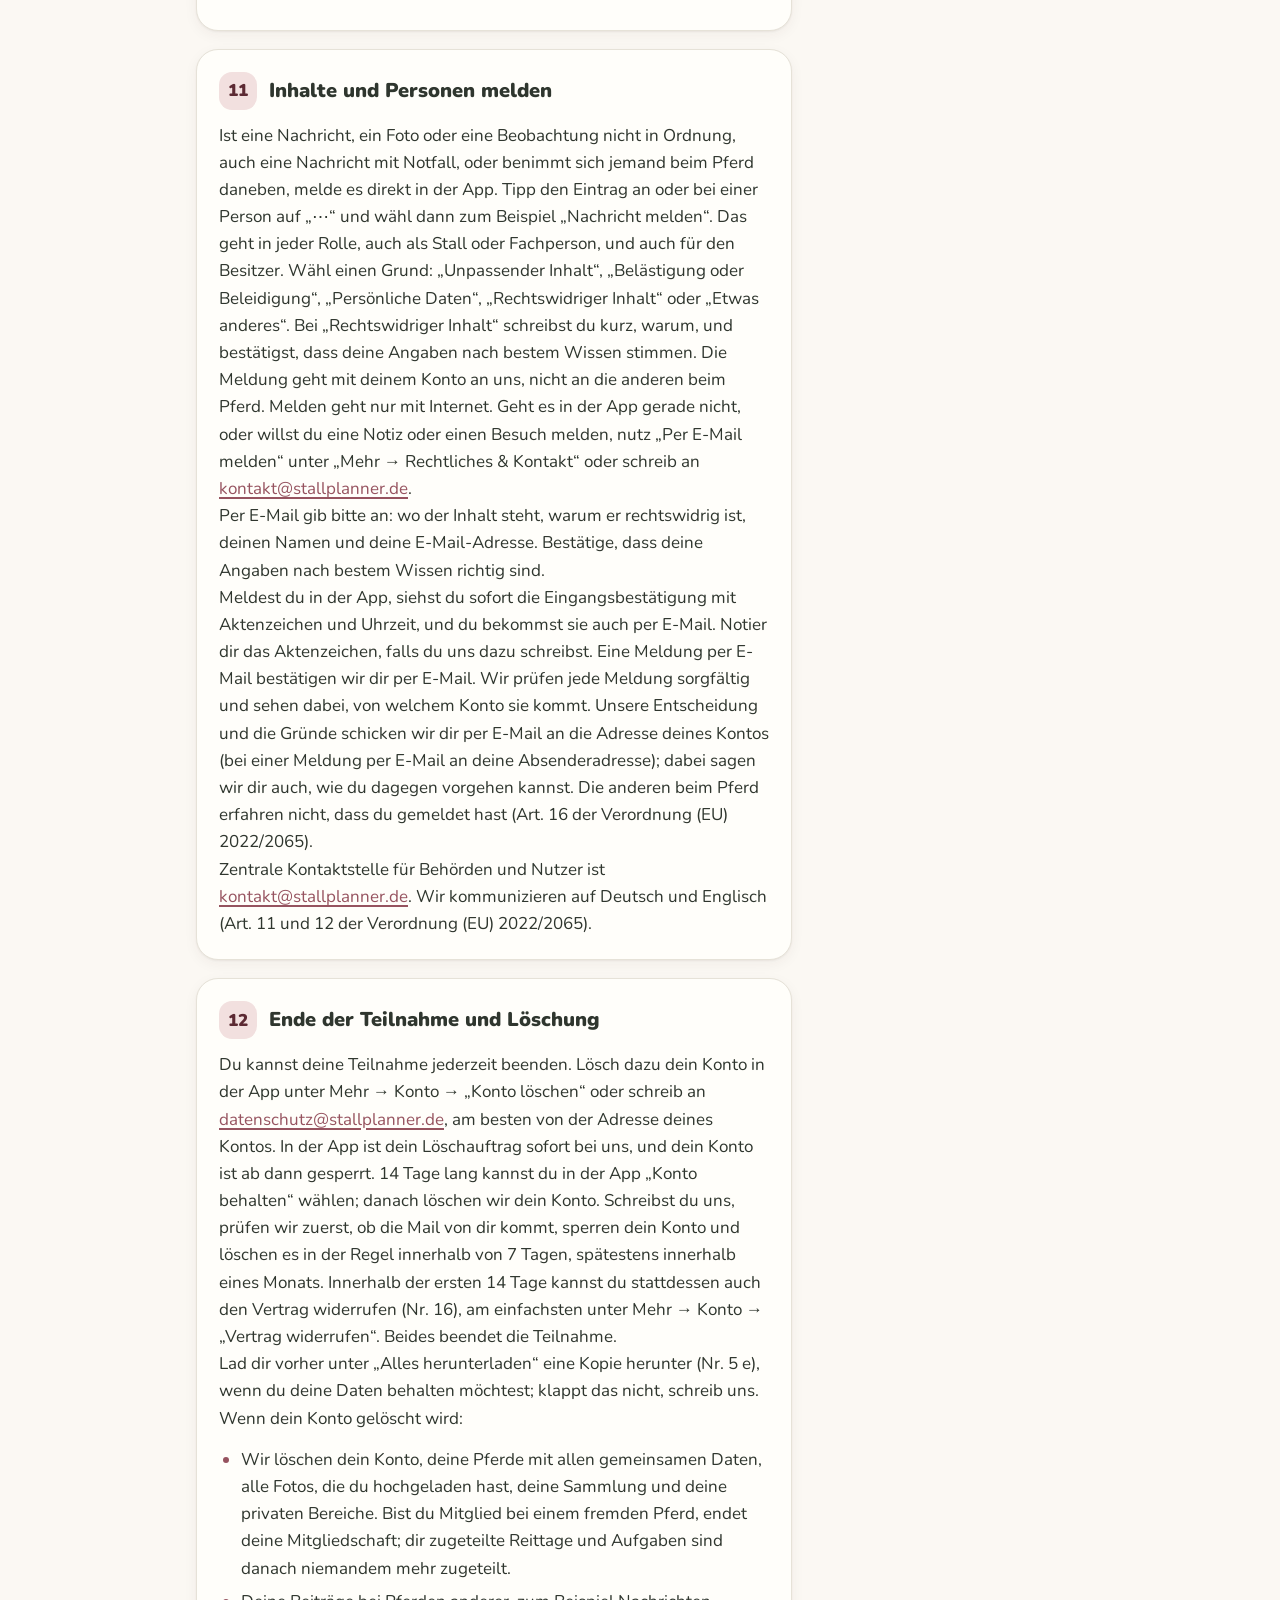
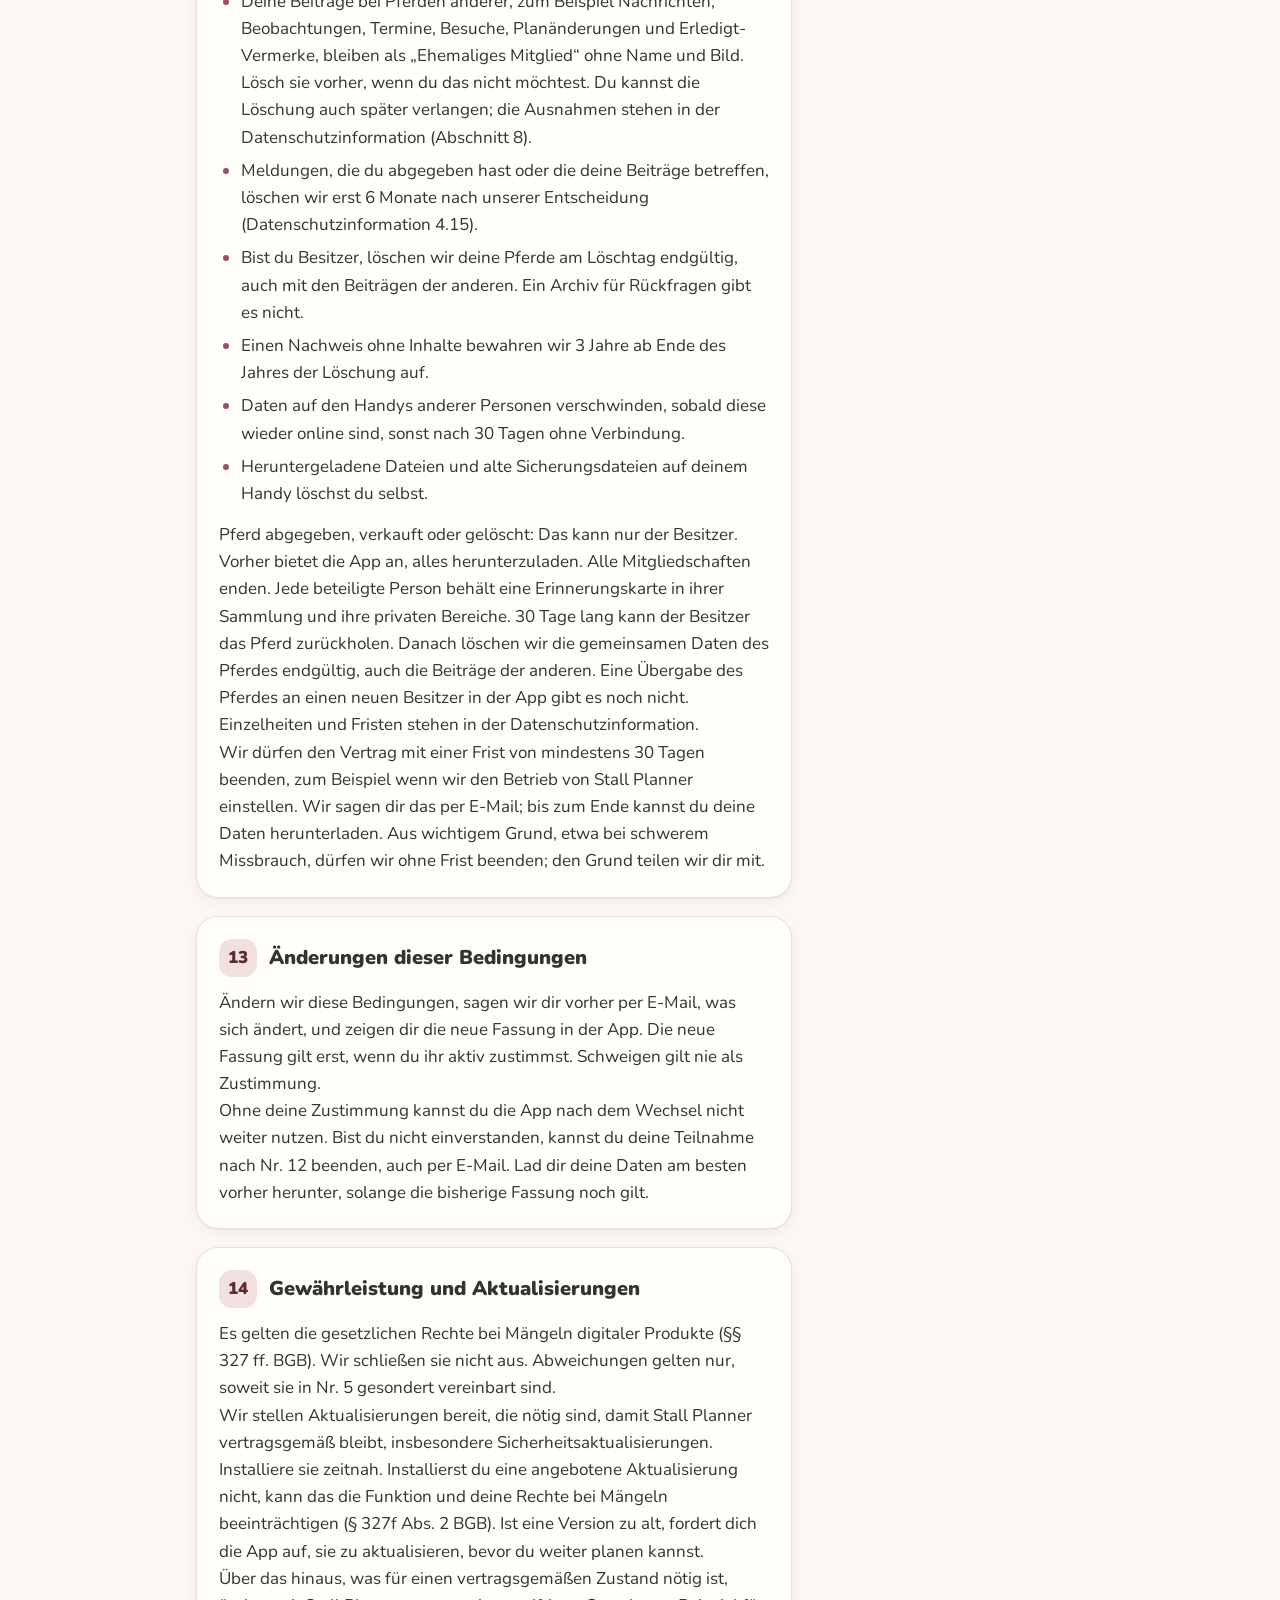
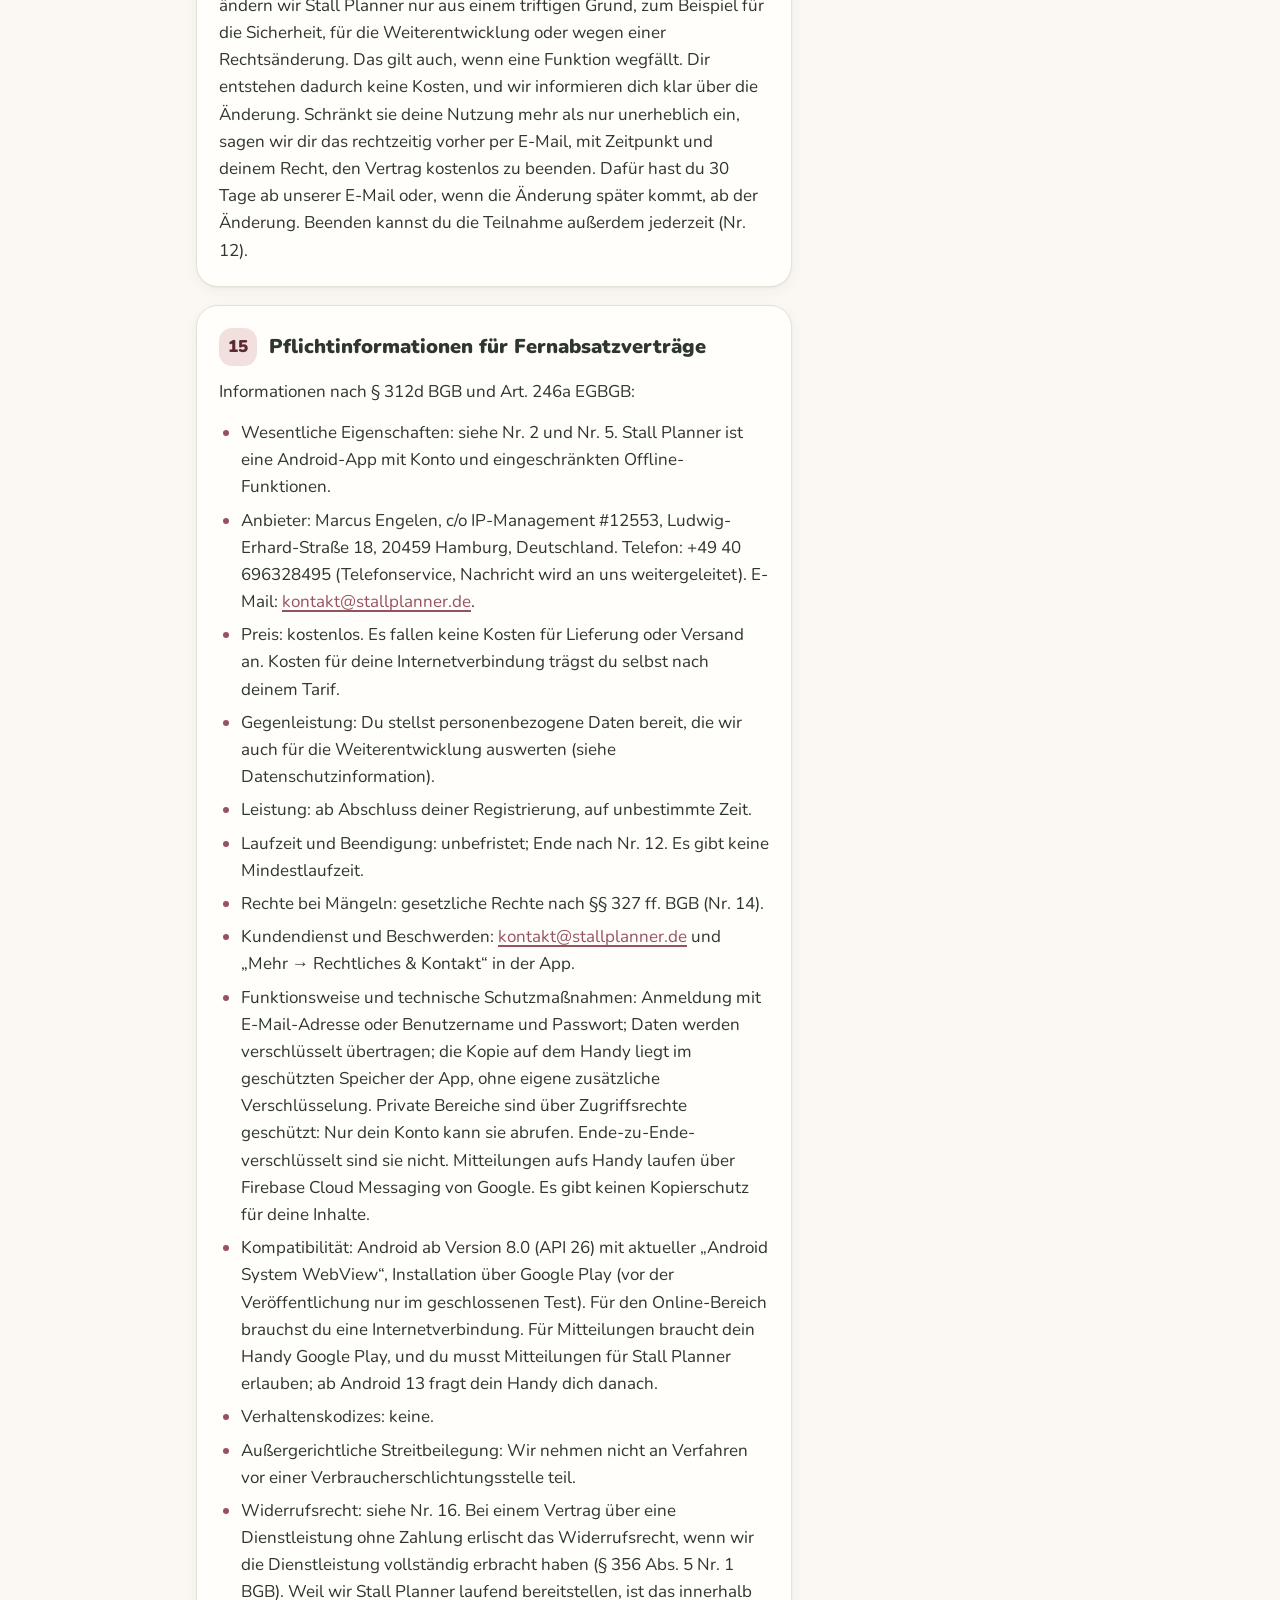
==== commit 98ac0a2c: "Website: neue Rechtstexte 2026-10-27 (Datenschutz, Teilnahmebedingungen, Personen ohne Konto, Einlad" ====
--- a/bedingungen.html
+++ b/bedingungen.html
@@ -25,6 +25,7 @@
 <link rel="icon" href="/favicon.ico" sizes="any">
 <link rel="icon" href="/assets/favicon.svg" type="image/svg+xml">
 <link rel="apple-touch-icon" href="/apple-touch-icon.png">
+<link rel="icon" href="/assets/favicon.svg" type="image/svg+xml">
 <link rel="preload" href="/fonts/nunito-latin.woff2" as="font" type="font/woff2" crossorigin>
 <link rel="stylesheet" href="/assets/style.css">
 </head>
@@ -36,54 +37,54 @@
 <nav class="site" aria-label="Seiten"><ul><li><a href="index.html">Übersicht</a></li><li><a href="datenschutz.html">Datenschutz</a></li><li><a href="bedingungen.html" aria-current="page">Teilnahmebedingungen</a></li><li><a href="konto-loeschen.html">Konto löschen</a></li><li><a href="impressum.html">Impressum</a></li></ul></nav>
 <a class="jump" href="#seiten">Rechtliches<svg viewBox="0 0 24 24" aria-hidden="true" focusable="false"><path d="M12 5v14M6 13l6 6 6-6"/></svg></a>
 </header>
-<section class="hero" aria-labelledby="titel"><span class="tile small"><img src="/assets/logo.svg" alt="" width="76" height="94"></span><div><h1 id="titel">Teilnahme&shy;bedingungen</h1><p class="sub">Stall Planner – Teilnahmebedingungen</p><p class="stand">Stand: 23. Oktober 2026</p></div></section>
+<section class="hero" aria-labelledby="titel"><span class="tile small"><img src="/assets/logo.svg" alt="" width="76" height="94"></span><div><h1 id="titel">Teilnahme&shy;bedingungen</h1><p class="sub">Stall Planner – Teilnahmebedingungen</p><p class="stand">Stand: 27. Oktober 2026</p></div></section>
 </div>
 <main id="inhalt">
 <div class="read legal">
-<details class="card toc-card"><summary>Inhalt</summary><ol class="toc"><li><a href="#kurz-erklärt"><span class="soft">KURZ ERKLÄRT</span></a></li><li><a href="#1-vertragspartner-und-kontakt">1. Vertragspartner und Kontakt</a></li><li><a href="#2-worum-es-geht">2. Worum es geht</a></li><li><a href="#3-vertragsschluss-und-rechtsgrundlage">3. Vertragsschluss und Rechtsgrundlage</a></li><li><a href="#4-alter-und-minderjährige">4. Alter und Minderjährige</a></li><li><a href="#5-besondere-vereinbarung-zum-teststatus">5. Besondere Vereinbarung zum Teststatus</a></li><li><a href="#6-haftung">6. Haftung</a></li><li><a href="#7-wichtige-hinweise-zur-versorgung-deiner-pferde">7. Wichtige Hinweise zur Versorgung deiner Pferde</a></li><li><a href="#8-konto-benutzername-und-sicherheit">8. Konto, Benutzername und Sicherheit</a></li><li><a href="#9-pferde-teilen-chat-und-daten-anderer-personen">9. Pferde teilen, Chat und Daten anderer Personen</a></li><li><a href="#10-nutzungsgrenzen-einschränkungen-und-sperren">10. Nutzungsgrenzen, Einschränkungen und Sperren</a></li><li><a href="#11-inhalte-und-personen-melden">11. Inhalte und Personen melden</a></li><li><a href="#12-ende-der-teilnahme-und-löschung">12. Ende der Teilnahme und Löschung</a></li><li><a href="#13-änderungen-dieser-bedingungen">13. Änderungen dieser Bedingungen</a></li><li><a href="#14-gewährleistung-und-aktualisierungen">14. Gewährleistung und Aktualisierungen</a></li><li><a href="#15-pflichtinformationen-für-fernabsatzverträge">15. Pflichtinformationen für Fernabsatzverträge</a></li><li><a href="#16-widerrufsbelehrung">16. Widerrufsbelehrung</a></li><li><a href="#17-schlussbestimmungen">17. Schlussbestimmungen</a></li></ol></details>
+<details class="card toc-card"><summary>Inhalt</summary><ol class="toc"><li><a href="#kurz-erklärt"><span class="soft">KURZ ERKLÄRT</span></a></li><li><a href="#1-vertragspartner-und-kontakt">1. Vertragspartner und Kontakt</a></li><li><a href="#2-worum-es-geht">2. Worum es geht</a></li><li><a href="#3-vertragsschluss-und-rechtsgrundlage">3. Vertragsschluss und Rechtsgrundlage</a></li><li><a href="#4-alter-und-minderjährige">4. Alter und Minderjährige</a></li><li><a href="#5-besondere-vereinbarung-zu-abweichungen">5. Besondere Vereinbarung zu Abweichungen</a></li><li><a href="#6-haftung">6. Haftung</a></li><li><a href="#7-wichtige-hinweise-zur-versorgung-deiner-pferde">7. Wichtige Hinweise zur Versorgung deiner Pferde</a></li><li><a href="#8-konto-benutzername-und-sicherheit">8. Konto, Benutzername und Sicherheit</a></li><li><a href="#9-pferde-teilen-chat-und-daten-anderer-personen">9. Pferde teilen, Chat und Daten anderer Personen</a></li><li><a href="#10-nutzungsgrenzen-einschränkungen-und-sperren">10. Nutzungsgrenzen, Einschränkungen und Sperren</a></li><li><a href="#11-inhalte-und-personen-melden">11. Inhalte und Personen melden</a></li><li><a href="#12-ende-der-teilnahme-und-löschung">12. Ende der Teilnahme und Löschung</a></li><li><a href="#13-änderungen-dieser-bedingungen">13. Änderungen dieser Bedingungen</a></li><li><a href="#14-gewährleistung-und-aktualisierungen">14. Gewährleistung und Aktualisierungen</a></li><li><a href="#15-pflichtinformationen-für-fernabsatzverträge">15. Pflichtinformationen für Fernabsatzverträge</a></li><li><a href="#16-widerrufsbelehrung">16. Widerrufsbelehrung</a></li><li><a href="#17-schlussbestimmungen">17. Schlussbestimmungen</a></li></ol></details>
 <section class="card sand" aria-labelledby="kurz-erklärt"><h2 id="kurz-erklärt"><span class="ico sand"><svg viewBox="0 0 24 24" aria-hidden="true" focusable="false"><path d="M12 20s-7.5-4.6-7.5-10.2A4.2 4.2 0 0 1 12 7.2a4.2 4.2 0 0 1 7.5 2.6C19.5 15.4 12 20 12 20z"/></svg></span><span class="soft">KURZ ERKLÄRT</span></h2>
 <ul>
-<li>Stall Planner ist eine kostenlose App zum Planen rund um deine Pferde. Mitmachen kann nur, wer eingeladen ist.</li>
-<li>Du kannst mitmachen, wenn du mindestens 13 Jahre alt bist. Bist du unter 18, sprich vorher mit deinen Eltern.</li>
+<li>Stall Planner ist eine kostenlose App zum Planen rund um deine Pferde. Vor der Veröffentlichung läuft ein geschlossener Test bei Google Play; in dieser Zeit kann nur mitmachen, wer zur Testgruppe gehört.</li>
+<li>Du kannst mitmachen, wenn du mindestens 13 Jahre alt bist. Bist du unter 18, müssen deine Eltern einverstanden sein.</li>
 <li>Die App gibt es nur mit Konto. Deine Daten liegen in deinem Konto.</li>
-<li>Du kannst Pferde mit anderen teilen, zum Beispiel mit deiner Reitbeteiligung. Im Chat sehen alle beim Pferd, was du schreibst und welche Fotos du zeigst.</li>
-<li>Die App ist noch in einem frühen Stand. Es kann Fehler geben, und Daten können verloren gehen. Fotos und Dokumente werden nicht zusätzlich gesichert – nutze den Export. Gehen sie bei uns durch einen Fehler verloren, können wir sie nicht zurückholen.</li>
+<li>Du kannst Pferde mit anderen teilen, zum Beispiel mit deiner Reitbeteiligung. Im Chat sehen alle beim Pferd, was du schreibst und welche Fotos du zeigst, auch wer später dazukommt.</li>
+<li>Die App ist noch jung und wird laufend weiterentwickelt. Es kann Fehler geben, und Daten können verloren gehen. Fotos und Dokumente werden nicht zusätzlich gesichert – lad dir regelmäßig alles herunter. Gehen sie bei uns durch einen Fehler verloren, können wir sie nicht zurückholen.</li>
 <li>Deine Kosten, Unterlagen und privaten Notizen siehst nur du. Sie liegen geschützt auf unserem Server. Sie sind aber nicht Ende-zu-Ende-verschlüsselt: Technisch könnten wir darauf zugreifen. Wir tun das nur, wenn es nötig ist (Nr. 8).</li>
-<li>Die App erinnert dich nicht von selbst. Verlass dich bei Futter, Medikamenten und Terminen deiner Pferde nicht allein auf die App. Notfall-Mitteilungen können ausbleiben. Bei Gefahr ruf sofort den Tierarzt an.</li>
+<li>Die App erinnert dich nicht von selbst an Aufgaben. Verlass dich bei Futter, Medikamenten und Terminen deiner Pferde nicht allein auf die App. Mitteilungen aufs Handy können ausbleiben. Bei Gefahr ruf sofort den Tierarzt an.</li>
 <li>Geh fair mit den Angaben anderer um und gib sie nicht weiter.</li>
 <li>Du kannst den Vertrag 14 Tage lang widerrufen, ganz einfach in der App mit „Vertrag widerrufen“. Aufhören kannst du jederzeit.</li>
-<li>Sperren oder beschränken wir dein Konto oder einen Inhalt, sagen wir dir per E-Mail, warum. Du kannst widersprechen. Automatische Bremsen bei zu vielen Zugriffen zeigt dir die App direkt an; sie sind immer kurz (Nr. 10).</li>
+<li>Sperren oder beschränken wir dein Konto oder einen Inhalt, sagen wir dir per E-Mail, warum. Du kannst widersprechen. Automatische Bremsen bei zu vielen Zugriffen zeigt dir die App direkt an; sie gelten höchstens bis zum nächsten Tag (Nr. 10).</li>
 <li>Fragen? Schreib an <a href="mailto:kontakt@stallplanner.de">kontakt@stallplanner.de</a>.</li>
 </ul>
 <p>Die Kurzfassung erklärt nur das Wichtigste. Es gilt der ausführliche Text unten.</p>
 </section>
 <section class="card" aria-labelledby="1-vertragspartner-und-kontakt"><h2 id="1-vertragspartner-und-kontakt"><span class="num" aria-hidden="true">1</span><span><span class="vh">1. </span>Vertragspartner und Kontakt</span></h2>
-<p>Vertragspartner ist Marcus Engelen, IP-Management #12553, Ludwig-Erhard-Straße 18, 20459 Hamburg, Deutschland. In diesen Bedingungen heißt er „Betreiber“ oder „wir“.<br>E-Mail: <a href="mailto:kontakt@stallplanner.de">kontakt@stallplanner.de</a>. Telefon: +49 40 696328495 (Telefonservice).<br>Die vollständige Anbieterkennzeichnung steht im Impressum (<a href="https://stallplanner.de/impressum.html">https://stallplanner.de/impressum.html</a>) und in der App unter „Mehr → Rechtliches &amp; Kontakt“.</p>
+<p>Vertragspartner ist Marcus Engelen, c/o IP-Management #12553, Ludwig-Erhard-Straße 18, 20459 Hamburg, Deutschland. In diesen Bedingungen heißt er „Betreiber“ oder „wir“.<br>E-Mail: <a href="mailto:kontakt@stallplanner.de">kontakt@stallplanner.de</a>. Telefon: +49 40 696328495 (Telefonservice).<br>Die vollständige Anbieterkennzeichnung steht im Impressum (<a href="https://stallplanner.de/impressum.html">https://stallplanner.de/impressum.html</a>) und in der App unter „Mehr → Rechtliches &amp; Kontakt“.</p>
 </section>
 <section class="card" aria-labelledby="2-worum-es-geht"><h2 id="2-worum-es-geht"><span class="num" aria-hidden="true">2</span><span><span class="vh">2. </span>Worum es geht</span></h2>
-<p>Stall Planner hilft dir, Futter, Medikamente, Pflege, Gesundheit, Training, Termine und Ausrüstung für deine Pferde zu planen. Die App gibt es nur mit Konto. Alle Daten liegen in deinem Konto; dein Handy hat eine Kopie für die Nutzung ohne Internet (siehe Nr. 5 c).<br>Du kannst bis zu 2 eigene Pferde ohne Abo anlegen. Jedes Pferd kannst du mit anderen teilen. Jede Person hat beim Pferd eine Rolle: Besitzer, Reitbeteiligung, Stall oder Fachperson. Reitbeteiligungen lädst du per Link ein, Stall und Fachperson per Code. Zusammen könnt ihr einen Chat mit Fotos nutzen, Reittage planen und tauschen, Beobachtungen festhalten, eine Einkaufsliste führen, einen gemeinsamen Kalender nutzen und Besuche anfragen oder entscheiden. Bei einem Notfall sehen das alle beim Pferd in der App und können eine Mitteilung aufs Handy bekommen.<br>Die Stammdaten des Pferdes verwaltet nur der Besitzer. Reitbeteiligungen sehen die Ausrüstung und können Änderungen anfragen; der Besitzer entscheidet.<br>Für dich allein gibt es private Bereiche für Kosten, Rechnungen, Verträge, Versicherungen und andere Unterlagen. Nur du siehst sie. Sie liegen geschützt auf unserem Server (Nr. 8). Endet eine Reitbeteiligung oder gibt es ein Pferd nicht mehr, bleibt dir eine Erinnerungskarte in deiner Sammlung.<br>Stall Planner läuft in einem geschlossenen Kreis: Mitmachen kann nur, wen der Betreiber eingeladen und freigeschaltet hat. Die App wird über einen geschlossenen Test bei Google Play verteilt.<br>Die Teilnahme ist kostenlos. Du zahlst kein Geld. Wir werten aber Nutzungsdaten zusammengefasst aus, um Stall Planner weiterzuentwickeln (Einzelheiten in der Datenschutzinformation). Deshalb gelten für diesen Vertrag die Regeln für Verbraucherverträge über digitale Produkte und für Fernabsatzverträge. Du hast deshalb auch ein Widerrufsrecht (Nr. 16).<br>Du kannst Stall Planner für die echte Versorgung deiner Pferde nutzen. Beachte dabei Nr. 7.</p>
+<p>Stall Planner hilft dir, Futter, Medikamente, Pflege, Gesundheit, Training, Termine und Ausrüstung für deine Pferde zu planen. Die App gibt es nur mit Konto. Alle Daten liegen in deinem Konto; dein Handy hat eine Kopie der zuletzt geladenen Daten (siehe Nr. 5 c).<br>Du kannst bis zu 5 eigene Pferde ohne Abo anlegen. Jedes Pferd kannst du mit anderen teilen. Jede Person hat beim Pferd eine Rolle: Besitzer, Reitbeteiligung, Stall oder Fachperson. Alle lädst du per Link ein. Zusammen könnt ihr einen Chat mit Fotos nutzen, Reittage planen und tauschen, Beobachtungen festhalten, eine Einkaufsliste führen, einen gemeinsamen Kalender nutzen und Besuche eintragen, anfragen oder entscheiden. Bei einem Notfall sehen das alle beim Pferd in der App und bekommen eine Mitteilung aufs Handy, wenn sie Mitteilungen erlaubt haben.<br>Die Stammdaten des Pferdes verwaltet nur der Besitzer. Reitbeteiligungen sehen die Ausrüstung und melden, was fehlt, kaputt ist oder sich ändern soll; der Besitzer entscheidet.<br>Für dich allein gibt es private Bereiche für Kosten, Rechnungen, Verträge, Versicherungen und andere Unterlagen. Nur du siehst sie. Sie liegen geschützt auf unserem Server (Nr. 8). Endet eine Reitbeteiligung oder gibt es ein Pferd nicht mehr, bleibt dir eine Erinnerungskarte in deiner Sammlung.<br>Stall Planner wird über Google Play verteilt. Vor der öffentlichen Veröffentlichung läuft ein geschlossener Test: In dieser Zeit bekommt die App nur, wer der Testgruppe bei Google Play beigetreten ist; wer sie hat, kann sich registrieren. Nach der Veröffentlichung steht Stall Planner allen offen, die die Voraussetzungen dieser Bedingungen erfüllen.<br>Die Teilnahme ist kostenlos. Du zahlst kein Geld. Wir werten aber Nutzungsdaten zusammengefasst aus, um Stall Planner weiterzuentwickeln (Einzelheiten in der Datenschutzinformation). Deshalb gelten für diesen Vertrag die Regeln für Verbraucherverträge über digitale Produkte und für Fernabsatzverträge. Du hast deshalb auch ein Widerrufsrecht (Nr. 16).<br>Du kannst Stall Planner für die echte Versorgung deiner Pferde nutzen. Beachte dabei Nr. 7.</p>
 </section>
 <section class="card" aria-labelledby="3-vertragsschluss-und-rechtsgrundlage"><h2 id="3-vertragsschluss-und-rechtsgrundlage"><span class="num" aria-hidden="true">3</span><span><span class="vh">3. </span>Vertragsschluss und Rechtsgrundlage</span></h2>
-<p>Der Vertrag kommt zustande, wenn du dein Konto mit dem Code aus der E-Mail bestätigst. Vorher setzt du bei der Registrierung den Haken bei „Ich akzeptiere die Teilnahmebedingungen.“ und einen eigenen Haken für den Teststatus (Nr. 5). Deine Angaben speichern wir erst, wenn dein Konto bestätigt ist.<br>Die Datenschutzinformation nimmst du nur zur Kenntnis. Sie ist kein Vertragsbestandteil und keine Einwilligung.<br>Wir speichern, welche Fassung dieser Bedingungen du wann angenommen hast (Fassung, Datum und Uhrzeit). Nach der Registrierung bekommst du eine Bestätigung per E-Mail. Darin stehen diese Bedingungen mit Widerrufsbelehrung als Text zum Speichern. Du kannst sie außerdem jederzeit in der App unter „Mehr → Rechtliches &amp; Kontakt“ lesen und auf <a href="https://stallplanner.de/bedingungen.html">https://stallplanner.de/bedingungen.html</a>.<br>Vertragssprache ist Deutsch.<br>Wir verarbeiten deine Daten, damit du an Stall Planner teilnehmen kannst (Art. 6 Abs. 1 lit. b DSGVO). Für Sicherheit und Schutz vor Missbrauch stützen wir uns auf unser berechtigtes Interesse (lit. f). Eine Einwilligung musst du dafür nicht geben.</p>
+<p>Der Vertrag kommt zustande, wenn du die Registrierung abschließt. Vorher bestätigst du dein Konto mit dem Code aus der E-Mail und setzt den Haken bei „Ich bin mit den Teilnahmebedingungen einverstanden.“ und einen eigenen Haken für die besondere Vereinbarung nach Nr. 5. Deine Angaben speichern wir erst, wenn dein Konto bestätigt ist.<br>Die Datenschutzinformation nimmst du nur zur Kenntnis. Sie ist kein Vertragsbestandteil und keine Einwilligung.<br>Wir speichern, welche Fassung dieser Bedingungen du wann angenommen hast (Fassung, Prüfsumme, Datum und Uhrzeit). Nach der Registrierung bekommst du eine Bestätigung per E-Mail. Darin stehen diese Bedingungen mit Widerrufsbelehrung als Text zum Speichern. Du kannst sie außerdem jederzeit in der App unter „Mehr → Rechtliches &amp; Kontakt“ lesen und auf <a href="https://stallplanner.de/bedingungen.html">https://stallplanner.de/bedingungen.html</a>.<br>Vertragssprache ist Deutsch.<br>Wir verarbeiten deine Daten, damit du an Stall Planner teilnehmen kannst (Art. 6 Abs. 1 lit. b DSGVO). Für Sicherheit und Schutz vor Missbrauch stützen wir uns auf unser berechtigtes Interesse (lit. f). Eine Einwilligung musst du dafür nicht geben.</p>
 </section>
 <section class="card" aria-labelledby="4-alter-und-minderjährige"><h2 id="4-alter-und-minderjährige"><span class="num" aria-hidden="true">4</span><span><span class="vh">4. </span>Alter und Minderjährige</span></h2>
-<p>Mitmachen kannst du ab 13 Jahren. Unter 13 ist keine Registrierung möglich.<br>Bei der Registrierung fragen wir nach deinem Alter. Wir speichern kein Geburtsdatum, nur deine Altersgruppe (13–15, 16–17 oder 18+), den Zeitpunkt und die Fassung der Frage. Andere Personen sehen deine Altersgruppe nicht.<br>Bist du unter 18, bestätigst du bei der Registrierung: „Meine Eltern bzw. Erziehungsberechtigten wissen Bescheid und sind einverstanden, dass ich Stall Planner nutze.“ Das ist deine eigene Bestätigung. Ohne sie ist keine Registrierung möglich.<br>Bist du unter 16, wirst du nur Mitglied eines Pferdes, wenn der Besitzer volljährig ist und dich bestätigt. Erst dann kannst du chatten und Fotos teilen, und erst dann sehen andere dein Profilbild. Einladungen kannst du unter 16 nicht erstellen.<br>Du kannst freiwillig eine E-Mail-Adresse deiner Eltern angeben. Sie bekommen dann einmal eine Info-Mail über Stall Planner. Mehr dazu steht in der Datenschutzinformation.<br>Deine Eltern bzw. Erziehungsberechtigten können jederzeit verlangen, dass wir dein Konto sperren und löschen. Sie schreiben dazu an <a href="mailto:datenschutz@stallplanner.de">datenschutz@stallplanner.de</a>. Wir prüfen den Antrag und entscheiden nicht automatisch.<br>Profilbild und Pferdebild sind freiwillig und auch unter 18 erlaubt. Zeig darauf kein Gesicht, weder deins noch das anderer Menschen, und keine Adresse oder Autokennzeichen. Dein Profilbild sehen alle, mit denen du ein Pferd teilst, auch Stall und Fachperson. Das Pferdebild sehen nur der Besitzer und die Reitbeteiligungen. Kein Gesicht gilt auch für Fotos im Chat.</p>
+<p>Mitmachen kannst du ab 13 Jahren. Unter 13 ist keine Registrierung möglich.<br>Bei der Registrierung fragen wir nach Monat und Jahr deiner Geburt. Daraus berechnen wir dein Alter. Den Tag deiner Geburt speichern wir nicht. Andere Personen sehen dein Alter nicht.<br>Bist du unter 18, bestätigst du bei der Registrierung: „Meine Eltern sind einverstanden, dass ich Stall Planner nutze.“ Das ist deine eigene Bestätigung. Ohne sie ist keine Registrierung möglich.<br>Bist du unter 16, kannst du bei Pferden anderer nur Reitbeteiligung sein; Stall oder Fachperson kannst du erst ab 16 sein. Mitglied eines Pferdes wirst du nur, wenn der Besitzer dich bestätigt.<br>Bist du unter 18, kannst du freiwillig eine E-Mail-Adresse deiner Eltern angeben. Sie bekommen dann einmal eine Info-Mail über Stall Planner. Mehr dazu steht in der Datenschutzinformation.<br>Deine Eltern bzw. Erziehungsberechtigten können jederzeit verlangen, dass wir dein Konto sperren und löschen. Sie schreiben dazu an <a href="mailto:datenschutz@stallplanner.de">datenschutz@stallplanner.de</a> oder nutzen den Link in der Info-Mail. Wir prüfen den Antrag von Hand.<br>Profilbild und Pferdebild sind freiwillig und auch unter 18 erlaubt. Zeig darauf kein Gesicht, weder deins noch das anderer Menschen, und keine Adresse oder Autokennzeichen. Dein Profilbild und das Pferdebild sehen alle, mit denen du ein Pferd teilst, auch Stall und Fachperson. Kein Gesicht gilt auch für Fotos im Chat.</p>
 </section>
-<section class="card" aria-labelledby="5-besondere-vereinbarung-zum-teststatus"><h2 id="5-besondere-vereinbarung-zum-teststatus"><span class="num" aria-hidden="true">5</span><span><span class="vh">5. </span>Besondere Vereinbarung zum Teststatus</span></h2>
-<p>Diese Vereinbarung bestätigst du bei der Registrierung gesondert (§ 327h BGB).<br>Stall Planner ist in einem frühen Entwicklungsstand. In folgenden Punkten weicht die App von dem ab, was du bei einer fertigen App erwarten kannst:<br>a) Früher Entwicklungsstand: Einzelne Funktionen sind noch nicht fertig oder können Fehler haben. Das gilt besonders für:</p>
+<section class="card" aria-labelledby="5-besondere-vereinbarung-zu-abweichungen"><h2 id="5-besondere-vereinbarung-zu-abweichungen"><span class="num" aria-hidden="true">5</span><span><span class="vh">5. </span>Besondere Vereinbarung zu Abweichungen</span></h2>
+<p>Diese Vereinbarung bestätigst du bei der Registrierung gesondert (§ 327h BGB).<br>Stall Planner ist noch jung und wird laufend weiterentwickelt. In folgenden Punkten weicht die App von dem ab, was du bei einer fertigen App erwarten kannst:<br>a) Junger Entwicklungsstand: Einzelne Funktionen sind noch nicht fertig oder können Fehler haben. Das gilt besonders für:</p>
 <ul>
 <li>den gemeinsamen Kalender,</li>
-<li>die Besuchsanfragen,</li>
-<li>den Abgleich nach einer Zeit ohne Internet,</li>
+<li>die Besuche,</li>
+<li>das Nachsenden von Einträgen nach einer Zeit ohne Internet,</li>
 <li>den Chat mit Fotos,</li>
-<li>Notfälle und Notfall-Mitteilungen,</li>
+<li>Notfälle und Mitteilungen aufs Handy,</li>
 <li>die Einkaufsliste,</li>
 <li>die Einladung per Link,</li>
 <li>die privaten Bereiche,</li>
-<li>den Export,</li>
-<li>das Einlesen alter Daten ins Konto.</li>
+<li>„Alles herunterladen“,</li>
+<li>die Übernahme alter Daten vom Handy ins Konto.</li>
 </ul>
-<p>Funktionen können sich ändern oder neu dazukommen; Änderungen regelt Nr. 14. Zum Schutz des Betriebs können Funktionen zeitweise eingeschränkt oder pausiert werden (Nr. 10).<br>b) Kein Hintergrund-Erinnerungsdienst: Die App erinnert dich nicht von selbst, zum Beispiel nicht per Benachrichtigung an Fütterung, Medikamente oder Termine. Du siehst Aufgaben nur, wenn du die App öffnest. Mitteilungen aufs Handy gibt es nur bei Notfällen. Notfall-Mitteilungen können ausbleiben (z. B. ohne Netz oder ohne Erlaubnis für Mitteilungen). Bei Gefahr ruf sofort den Tierarzt an.<br>c) Grenzen ohne Internet: Ohne Internet kannst du die Daten deines Kontos und deiner Pferde lesen und Änderungen vormerken. Die App sendet sie von selbst, sobald du wieder online bist. Manches geht nur mit Internet, zum Beispiel Einladungslinks und das Melden von Inhalten. Bilder siehst du ohne Internet nur, wenn du vorher „Bild auch offline zeigen“ gewählt hast. Dateien zu deinen Unterlagen lädt die App erst beim Öffnen, dafür brauchst du Internet.<br>Notfall ohne Netz: Die App zeigt dir, ob dein Notfall gesendet oder nur vorgemerkt ist. Einen vorgemerkten Notfall sendet sie von selbst, sobald wieder Netz da ist, auch nach einem Neustart des Handys. Bis dahin erfährt niemand davon. Bei Gefahr ruf sofort den Tierarzt an.<br>Lange ohne Verbindung: Nach 30 Tagen blendet die App die Daten auf dem Handy aus, nach 60 Tagen löscht sie sie beim nächsten Öffnen. Vorgemerkte Änderungen, die älter als 30 Tage sind, sendet sie nicht mehr von selbst. Du prüfst sie und sendest sie selbst, aber nur bis Tag 45. Nach 60 Tagen löscht die App sie. Bis zum Abgleich sehen andere vielleicht noch eine ältere Fassung.<br>d) Verfügbarkeit nicht zugesichert: Wir sagen keine bestimmte Verfügbarkeit zu. Der Online-Dienst kann ausfallen oder gewartet werden. Eingetragene Inhalte können durch Fehler verloren gehen.<br>e) Keine eigene Dateisicherung: Fotos und Dokumente werden nicht zusätzlich gesichert. Mach regelmäßig einen Export unter „Alles exportieren“ (ZIP mit deinen Daten und Dateien; Daten von Pferden anderer sind nicht dabei) und bewahre ihn außerhalb der App auf. Die ZIP-Datei ist nicht verschlüsselt. Klappt der Export nicht, schreib uns; wir suchen mit dir einen Weg zu einer Kopie. Halte wichtige Angaben, etwa zu Medikamenten, zusätzlich außerhalb der App fest.<br>f) Ob und wann wir Fehler beheben oder neue Funktionen bringen, entscheiden wir selbst. Sicherheitsupdates bekommst du während deiner Teilnahme immer. Wir sagen dir in der App und über Google Play Bescheid.<br>g) Der Betreiber kann den Betrieb im geschlossenen Kreis beenden. Er kündigt das mindestens 14 Tage vorher an (Nr. 12).<br>h) Private Bereiche ohne Ende-zu-Ende-Verschlüsselung: Deine privaten Bereiche siehst in der App nur du. Sie liegen geschützt auf unserem Server, sind aber nicht Ende-zu-Ende-verschlüsselt. Technisch könnten wir darauf zugreifen (Nr. 8).<br>Bestätigung bei der Registrierung (eigenes Kästchen, nicht vorausgewählt): „Ich habe gelesen, dass Stall Planner in den Punkten a bis h von einer fertigen App abweicht, und vereinbare diese Abweichungen ausdrücklich.“<br>Diese Vereinbarung ist keine Einwilligung im Sinne des Datenschutzrechts. Deine gesetzlichen Rechte bei Mängeln bleiben im Übrigen bestehen (Nr. 14).</p>
+<p>Funktionen können sich ändern oder neu dazukommen; Änderungen regelt Nr. 14. Zum Schutz des Betriebs können Funktionen zeitweise eingeschränkt oder pausiert werden (Nr. 10).<br>b) Kein Erinnerungsdienst: Die App erinnert dich nicht von selbst, zum Beispiel nicht per Benachrichtigung an Fütterung, Medikamente oder Termine. Du siehst Aufgaben nur, wenn du die App öffnest. Mitteilungen aufs Handy gibt es bei Notfällen und zu Nachrichten, Anfragen und Besuchen anderer, nicht für Aufgaben. Mitteilungen können ausbleiben (z. B. ohne Netz oder ohne Erlaubnis für Mitteilungen). Bei Gefahr ruf sofort den Tierarzt an.<br>c) Grenzen ohne Internet: Ohne Internet siehst du die zuletzt geladenen Daten und zuletzt angesehene Fotos. Abhaken, Training als erledigt eintragen, kurze Chat-Nachrichten und Beobachtungen ohne Foto und Einträge auf der Einkaufsliste merkt sich die App. Sie sendet sie von selbst, sobald du wieder online bist, auch nach einem Neustart des Handys. Lehnt der Server einen vorgemerkten Eintrag ab, zeigt die App ihn dir unter „Mehr“, und du kannst ihn verwerfen. Alles andere geht nur mit Internet, zum Beispiel Einladungslinks, Fotos und das Melden von Inhalten. Dateien zu deinen Unterlagen lädt die App erst beim Öffnen, dafür brauchst du Internet.<br>Notfall ohne Netz: Auch einen Notfall kann die App nur mit Internet senden. Ohne Verbindung zeigt sie „Keine Verbindung“, und niemand erfährt davon. Bei Gefahr ruf sofort den Tierarzt an.<br>Lange ohne Verbindung: Hat die App 30 Tage keine Verbindung zum Server, löscht sie die Kopie auf dem Handy. Vorgemerkte Einträge bleiben, bis sie gesendet sind oder du sie verwirfst. Bis zum Abgleich sehen andere vielleicht noch eine ältere Fassung.<br>d) Verfügbarkeit nicht zugesichert: Wir sagen keine bestimmte Verfügbarkeit zu. Der Online-Dienst kann ausfallen oder gewartet werden. Eingetragene Inhalte können durch Fehler verloren gehen.<br>e) Keine eigene Dateisicherung: Fotos und Dokumente werden nicht zusätzlich gesichert. Lad dir regelmäßig unter „Alles herunterladen“ alles herunter (ZIP mit deinen Daten und Dateien und allem zu den Pferden, deren Besitzer du bist; was du bei Pferden anderer eingetragen hast, ist nicht dabei) und bewahre die Datei außerhalb der App auf. Die ZIP-Datei ist nicht verschlüsselt. Klappt das Herunterladen nicht, schreib uns; wir suchen mit dir einen Weg zu einer Kopie. Halte wichtige Angaben, etwa zu Medikamenten, zusätzlich außerhalb der App fest.<br>f) Ob und wann wir Fehler beheben oder neue Funktionen bringen, entscheiden wir selbst. Sicherheitsupdates bekommst du während deiner Teilnahme immer. Wir sagen dir in der App und über Google Play Bescheid.<br>g) Der Betreiber kann den Betrieb von Stall Planner einstellen. Er kündigt das mindestens 30 Tage vorher an (Nr. 12).<br>h) Private Bereiche ohne Ende-zu-Ende-Verschlüsselung: Deine privaten Bereiche siehst in der App nur du. Sie liegen geschützt auf unserem Server, sind aber nicht Ende-zu-Ende-verschlüsselt. Technisch könnten wir darauf zugreifen (Nr. 8).<br>Bestätigung bei der Registrierung (eigenes Kästchen, nicht vorausgewählt): „Ich habe gelesen, dass Stall Planner in den Punkten a bis h von einer fertigen App abweicht, und vereinbare diese Abweichungen ausdrücklich.“<br>Diese Vereinbarung ist keine Einwilligung im Sinne des Datenschutzrechts. Deine gesetzlichen Rechte bei Mängeln bleiben im Übrigen bestehen (Nr. 14).</p>
 </section>
 <section class="card" aria-labelledby="6-haftung"><h2 id="6-haftung"><span class="num" aria-hidden="true">6</span><span><span class="vh">6. </span>Haftung</span></h2>
 <p>(1) Der Betreiber haftet unbeschränkt</p>
@@ -93,19 +94,19 @@
 <li>nach dem Produkthaftungsgesetz,</li>
 <li>wenn er einen Mangel arglistig verschwiegen oder eine Garantie übernommen hat.</li>
 </ul>
-<p>Das gilt auch für Personen, die der Betreiber für Stall Planner einsetzt.<br>(2) Bei leichter Fahrlässigkeit haftet der Betreiber nur, wenn er eine wesentliche Pflicht verletzt. Wesentlich ist eine Pflicht, die die Teilnahme an Stall Planner überhaupt erst möglich macht und auf die du dich verlassen darfst. Beispiele: deine Daten nicht unbefugt Dritten zugänglich machen; dein Konto nicht ohne Grund sperren. In diesem Fall ist die Haftung auf den Schaden begrenzt, der bei Beginn der Teilnahme typischerweise vorhersehbar war.<br>(3) Im Übrigen haftet der Betreiber nicht für leichte Fahrlässigkeit. Ansprüche nach der Datenschutz-Grundverordnung bleiben unberührt.<br>(4) Die App ist in einem frühen Entwicklungsstand. Daten können verloren gehen. Lege wichtige Inhalte deshalb nicht nur in der App ab (siehe Nr. 5).<br>(5) Hinweise in der App, etwa zu Medikamenten (Nr. 7), schränken die Haftung nach Absatz 1 nicht ein.<br>(6) Notfall-Mitteilungen sind ein zusätzlicher Hinweis. Wir sagen nicht zu, dass sie ankommen oder rechtzeitig ankommen. Inhalte, die andere beim Pferd eintragen, prüfen wir nicht vorab. Die Absätze 1 und 2 bleiben in allen Fällen unberührt.</p>
+<p>Das gilt auch für Personen, die der Betreiber für Stall Planner einsetzt.<br>(2) Bei leichter Fahrlässigkeit haftet der Betreiber nur, wenn er eine wesentliche Pflicht verletzt. Wesentlich ist eine Pflicht, die die Teilnahme an Stall Planner überhaupt erst möglich macht und auf die du dich verlassen darfst. Beispiele: deine Daten nicht unbefugt Dritten zugänglich machen; dein Konto nicht ohne Grund sperren. In diesem Fall ist die Haftung auf den Schaden begrenzt, der bei Beginn der Teilnahme typischerweise vorhersehbar war.<br>(3) Im Übrigen haftet der Betreiber nicht für leichte Fahrlässigkeit. Ansprüche nach der Datenschutz-Grundverordnung bleiben unberührt.<br>(4) Die App ist noch jung. Daten können verloren gehen. Lege wichtige Inhalte deshalb nicht nur in der App ab (siehe Nr. 5).<br>(5) Hinweise in der App, etwa zu Medikamenten (Nr. 7), schränken die Haftung nach Absatz 1 nicht ein.<br>(6) Mitteilungen aufs Handy, auch Notfall-Mitteilungen, sind ein zusätzlicher Hinweis. Wir sagen nicht zu, dass sie ankommen oder rechtzeitig ankommen. Inhalte, die andere beim Pferd eintragen, prüfen wir nicht vorab. Die Absätze 1 und 2 bleiben in allen Fällen unberührt.</p>
 </section>
 <section class="card" aria-labelledby="7-wichtige-hinweise-zur-versorgung-deiner-pferde"><h2 id="7-wichtige-hinweise-zur-versorgung-deiner-pferde"><span class="num" aria-hidden="true">7</span><span><span class="vh">7. </span>Wichtige Hinweise zur Versorgung deiner Pferde</span></h2>
-<p>Stall Planner hilft dir beim Planen. Die App erinnert dich nicht im Hintergrund, und die Synchronisation kann ausfallen, etwa ohne Internet, bei leerem Akku oder durch Fehler. Verlasse dich bei Futter, Medikamenten und Terminen deiner Pferde nicht allein auf die App.<br>Die Angaben ersetzen keine tierärztliche Anweisung. Prüfe Medikament und Dosierung immer selbst. Das gilt für alle, die Pläne bearbeiten, auch für Reitbeteiligungen.<br>Die App schlägt keine Dosis vor und berechnet keine Dosis für dich.<br>Notfall-Mitteilungen können ausbleiben (z. B. ohne Netz oder ohne Erlaubnis für Mitteilungen). Bei Gefahr ruf sofort den Tierarzt an.</p>
+<p>Stall Planner hilft dir beim Planen. Die App erinnert dich nicht im Hintergrund an Aufgaben, und die Synchronisation kann ausfallen, etwa ohne Internet, bei leerem Akku oder durch Fehler. Verlasse dich bei Futter, Medikamenten und Terminen deiner Pferde nicht allein auf die App.<br>Die Angaben ersetzen keine tierärztliche Anweisung. Prüfe Medikament und Dosierung immer selbst. Das gilt für alle, die Pläne bearbeiten oder Aufgaben abhaken, auch für Reitbeteiligungen und den Stall.<br>Die App schlägt keine Dosis vor und berechnet keine Dosis für dich.<br>Notfall-Mitteilungen können ausbleiben (z. B. ohne Netz oder ohne Erlaubnis für Mitteilungen). Bei Gefahr ruf sofort den Tierarzt an.</p>
 </section>
 <section class="card" aria-labelledby="8-konto-benutzername-und-sicherheit"><h2 id="8-konto-benutzername-und-sicherheit"><span class="num" aria-hidden="true">8</span><span><span class="vh">8. </span>Konto, Benutzername und Sicherheit</span></h2>
-<p>Für das Konto brauchst du eine E-Mail-Adresse, die der Betreiber freigeschaltet hat, und ein Passwort mit mindestens 8 Zeichen. Zur Bestätigung schicken wir dir einen Code mit 6 Ziffern. Er gilt 10 Minuten.<br>Der Benutzername hat 3 bis 20 Zeichen: Buchstaben A–Z, Ziffern, Punkt, Unterstrich oder Bindestrich. Er beginnt mit einem Buchstaben oder einer Ziffer. Andere Nutzer sehen ihn als deinen Anzeigenamen. Du brauchst keinen echten Namen. Verwende keinen beleidigenden Namen und nicht den Namen einer anderen Person. „Anna“ und „anna“ gelten als derselbe Name. Jeder Name ist nur einmal vergeben. Du kannst deinen Namen höchstens alle 30 Tage ändern.<br>Gib dein Passwort und deine Codes niemandem. Wir fragen nie per Mail, Telefon oder Chat danach. Melde dich sofort bei uns, wenn jemand anderes dein Konto benutzt oder wenn die Anmeldung nach der Codebestätigung nicht klappt.<br>Private Bereiche: Deine Kosten, Unterlagen und privaten Notizen siehst in der App nur du, auch der Besitzer eines Pferdes sieht sie nicht. Sie liegen geschützt auf unserem Server. Zugriffsrechte sorgen dafür, dass nur dein Konto sie abrufen kann. Einen eigenen Code brauchst du dafür nicht. Wer dein Passwort kennt, kann sie also auch sehen. Schütz dein Passwort deshalb gut. Ende-zu-Ende-verschlüsselt sind die privaten Bereiche nicht. Technisch könnten wir darauf zugreifen. Wir tun das nur, wenn es für Betrieb und Sicherheit nötig ist oder wenn du es verlangst, zum Beispiel für eine Kopie deiner Daten.<br>Wechselst du deine E-Mail-Adresse, ist das Konto gesperrt, bis der Betreiber die neue Adresse geprüft hat.</p>
+<p>Für das Konto brauchst du eine E-Mail-Adresse und ein Passwort mit mindestens 8 Zeichen. Bekannte, unsichere Passwörter lehnt die App ab. Zur Bestätigung schicken wir dir einen Code mit 6 Ziffern. Er gilt 10 Minuten.<br>Der Benutzername hat 3 bis 24 Zeichen: Buchstaben A–Z ohne Umlaute, Ziffern, Punkt, Unterstrich oder Bindestrich. Andere Nutzer sehen ihn als deinen Namen. Du brauchst keinen echten Namen. Verwende keinen beleidigenden Namen und nicht den Namen einer anderen Person. „Anna“ und „anna“ gelten als derselbe Name. Jeder Name ist nur einmal vergeben. Du kannst deinen Namen höchstens alle 30 Tage ändern. Anmelden kannst du dich mit deiner E-Mail-Adresse oder deinem Benutzernamen.<br>Gib dein Passwort und deine Codes niemandem. Wir fragen nie per Mail, Telefon oder Chat danach. Melde dich sofort bei uns, wenn jemand anderes dein Konto benutzt oder wenn die Anmeldung nach der Codebestätigung nicht klappt.<br>Deine Anmeldung bleibt bestehen, bis du dich abmeldest oder die App 30 Tage lang nicht nutzt. Abmelden löscht die Daten auf deinem Handy nicht (Nr. 9).<br>Private Bereiche: Deine Kosten, Unterlagen und privaten Notizen siehst in der App nur du, auch der Besitzer eines Pferdes sieht sie nicht. Sie liegen geschützt auf unserem Server. Zugriffsrechte sorgen dafür, dass nur dein Konto sie abrufen kann. Einen eigenen Code brauchst du dafür nicht. Wer dein Passwort kennt, kann sie also auch sehen. Schütz dein Passwort deshalb gut. Ende-zu-Ende-verschlüsselt sind die privaten Bereiche nicht. Technisch könnten wir darauf zugreifen. Wir tun das nur, wenn es für Betrieb und Sicherheit nötig ist oder wenn du es verlangst, zum Beispiel für eine Kopie deiner Daten.<br>Wechselst du deine E-Mail-Adresse, schicken wir an die bisherige und an die neue Adresse je einen Code. Erst wenn du beide eingegeben hast, gilt die neue Adresse.</p>
 </section>
 <section class="card" aria-labelledby="9-pferde-teilen-chat-und-daten-anderer-personen"><h2 id="9-pferde-teilen-chat-und-daten-anderer-personen"><span class="num" aria-hidden="true">9</span><span><span class="vh">9. </span>Pferde teilen, Chat und Daten anderer Personen</span></h2>
-<p>Teile ein Pferd nur bewusst. Besitzer und Reitbeteiligungen sehen sich gegenseitig mit Anzeigename, Profilbild und Rolle. Alle beim Pferd sehen Nachrichten, Fotos im Chat, Beobachtungen und Notfälle. Reittage, Tausch, Anwesenheit und die Einkaufsliste sehen der Besitzer und die Reitbeteiligungen. Was Stall und Fachperson genau sehen, auch im Kalender, steht in der Datenschutzinformation (Abschnitt 5). Der Besitzer sieht außerdem alle Besuchsanfragen zu seinem Pferd mit Zeiten und Notizen. Was du auf die gemeinsame Einkaufsliste schreibst, sehen alle, die die Liste sehen, auch den Preis.<br>Die App speichert geteilte Daten automatisch auch auf den Handys aller, die Zugriff haben, damit sie ohne Internet funktioniert. Ohne Bildschirmsperre kann sie jeder sehen, der das Handy in die Hand nimmt. Das gilt auch für deine privaten Bereiche: Die App fragt dafür nicht extra nach Passwort oder Fingerabdruck. Schütz dein Handy deshalb mit einer Bildschirmsperre.<br>Für Daten anderer gilt: Was andere mit dir teilen, nutzt du nur für die gemeinsame Planung und gibst es nicht weiter. Trag nichts ein, was verboten ist oder andere beleidigt oder bedroht.<br>Chat und Fotos: Teile im Chat nur, was alle beim Pferd sehen dürfen – keine Adressen, Telefonnummern oder Passwörter. Fotos und Angaben von anderen Menschen teilst du nur, wenn sie einverstanden sind. Es gibt keine Direktnachrichten; alles im Chat sehen alle beim Pferd. Deine eigenen Nachrichten kannst du jederzeit ändern oder löschen.<br>Einladungslinks: Ein Link gilt 7 Tage. In dieser Zeit können ihn mehrere Personen nutzen. Gib ihn deshalb nur Menschen, die du meinst, und stell ihn nicht in eine offene Gruppe. Jede Person, die ihn nutzt, steht bei dir einzeln zur Bestätigung an. Bestätige nur Personen, die du kennst. Brauchst du den Link nicht mehr, widerruf ihn.<br>Notfall: Nutze den Notfall nur für dringende medizinische oder sehr wichtige Infos. Alle anderen beim Pferd sehen den Notfall dann in der App. Wer Mitteilungen erlaubt hat, bekommt zusätzlich eine Mitteilung aufs Handy. Sie kann ausbleiben. Bei Gefahr ruf sofort den Tierarzt an. Missbrauch kann zu Einschränkungen führen (Nr. 10).<br>Rollen und Ende: Der Besitzer bestätigt und entfernt Mitglieder. Deine eigenen Beobachtungen kannst du löschen; der Besitzer darf auch Beobachtungen anderer an seinem Pferd löschen, eine Reitbeteiligung nur ihre eigenen. Als Reitbeteiligung, Stall oder Fachperson kannst du jederzeit austreten. Nach dem Austritt oder Entfernen bleiben deine Beiträge für die anderen im Verlauf, zum Beispiel Nachrichten, Fotos, Beobachtungen, Planänderungen und Erledigt-Vermerke. Wird dein Konto gelöscht, bleiben sie bei Pferden anderer als „Ehemaliges Mitglied“ ohne Name und Bild. Lösch sie vorher, wenn du das nicht möchtest. Du kannst die Löschung auch später verlangen. Das klappt aber nicht in jedem Fall ganz, zum Beispiel wenn andere auf deinem Beitrag aufbauen. Welche Beiträge genau bleiben und wann eine Löschung nicht oder nur teilweise möglich ist, steht in der Datenschutzinformation (Abschnitt 8).<br>Auf Anfrage löschen wir Freitexte und Fotos, die andere Personen betreffen (siehe Datenschutzinformation).</p>
+<p>Teile ein Pferd nur bewusst. Alle beim Pferd sehen Nachrichten, Fotos im Chat, Beobachtungen, Notfälle, das Pferdebild, die Galerie, die Mitglieder mit Benutzername, Profilbild und Rolle und alle Besuche mit Zeiten und Notizen. Neue Mitglieder sehen auch, was vor ihrem Beitritt geschrieben und eingetragen wurde, soweit ihre Rolle den Bereich sehen darf. Reittage, Tausch, Anwesenheit und die Einkaufsliste sehen der Besitzer und die Reitbeteiligungen. Was Stall und Fachperson genau sehen und tun dürfen, auch im Kalender, steht in der Datenschutzinformation (Abschnitt 5). Was du auf die gemeinsame Einkaufsliste schreibst, sehen alle, die die Liste sehen, auch den Preis.<br>Die App speichert geteilte Daten automatisch auch auf den Handys aller, die Zugriff haben, damit sie ohne Internet etwas zeigt. Die Daten liegen im geschützten Speicher der App, ohne eigene zusätzliche Verschlüsselung. Ohne Bildschirmsperre kann sie jeder sehen, der das Handy in die Hand nimmt. Das gilt auch für deine privaten Bereiche: Die App fragt dafür nicht extra nach Passwort oder Fingerabdruck. Abmelden löscht diese Daten nicht. Schütz dein Handy deshalb mit einer Bildschirmsperre.<br>Für Daten anderer gilt: Was andere mit dir teilen, nutzt du nur für die gemeinsame Planung und gibst es nicht weiter. Trag nichts ein, was verboten ist oder andere beleidigt oder bedroht.<br>Chat und Fotos: Teile im Chat nur, was alle beim Pferd sehen dürfen – keine Adressen, Telefonnummern oder Passwörter. Fotos und Angaben von anderen Menschen teilst du nur, wenn sie einverstanden sind. Es gibt keine Direktnachrichten; alles im Chat sehen alle beim Pferd. Deine eigenen Nachrichten kannst du jederzeit ändern oder löschen. Der Besitzer darf Nachrichten und Beobachtungen anderer an seinem Pferd löschen.<br>Einladungslinks: Ein Link gilt 7 Tage und für eine Person. Gib ihn nur der Person, die du einladen willst, und stell ihn nicht in eine offene Gruppe. Wer ihn einlöst, steht bei dir zur Bestätigung an. Bestätige nur Personen, die du kennst. Brauchst du den Link nicht mehr, widerruf ihn.<br>Notfall: Nutze den Notfall nur für dringende medizinische oder sehr wichtige Infos. Alle anderen beim Pferd sehen den Notfall dann als rote Nachricht in der App, bis du oder der Besitzer „erledigt“ tippt. Wer Mitteilungen erlaubt hat, bekommt zusätzlich eine Mitteilung aufs Handy. Sie kann ausbleiben. Bei Gefahr ruf sofort den Tierarzt an. Missbrauch kann zu Einschränkungen führen (Nr. 10).<br>Rollen und Ende: Der Besitzer bestätigt, ändert und entfernt Mitglieder. Deine eigenen Beobachtungen kannst du löschen; der Besitzer darf auch Beobachtungen anderer an seinem Pferd löschen, eine Reitbeteiligung nur ihre eigenen. Als Reitbeteiligung, Stall oder Fachperson kannst du jederzeit austreten. Nach dem Austritt oder Entfernen bleiben deine Beiträge für die anderen im Verlauf, zum Beispiel Nachrichten, Fotos, Beobachtungen, Planänderungen und Erledigt-Vermerke. Wird dein Konto gelöscht, bleiben deine Beiträge bei Pferden anderer als „Ehemaliges Mitglied“ ohne Name und Bild; Fotos, die du hochgeladen hast, löschen wir mit deinem Konto. Lösch Beiträge vorher, wenn du das nicht möchtest. Du kannst die Löschung auch später verlangen. Das klappt aber nicht in jedem Fall ganz, zum Beispiel wenn andere auf deinem Beitrag aufbauen. Welche Beiträge genau bleiben und wann eine Löschung nicht oder nur teilweise möglich ist, steht in der Datenschutzinformation (Abschnitt 8).<br>Auf Anfrage löschen wir Freitexte und Fotos, die andere Personen betreffen (siehe Datenschutzinformation).</p>
 </section>
 <section class="card" aria-labelledby="10-nutzungsgrenzen-einschränkungen-und-sperren"><h2 id="10-nutzungsgrenzen-einschränkungen-und-sperren"><span class="num" aria-hidden="true">10</span><span><span class="vh">10. </span>Nutzungsgrenzen, Einschränkungen und Sperren</span></h2>
-<p>Zum Schutz des gemeinsamen Dienstes gelten Nutzungsgrenzen, zum Beispiel für Lese- und Schreibvorgänge je Tag, für Bilder und für E-Mails je Adresse. Normale Nutzung erreicht sie praktisch nie. Die Werte stehen in der Datenschutzinformation.<br>Wird eine Grenze erreicht, bremst die App kurz oder pausiert eine Funktion bis zum nächsten Tag. Das zeigt dir die App direkt an (zum Beispiel „Bitte kurz warten“); eine eigene E-Mail bekommst du dafür nicht. Automatische Einschränkungen sind immer befristet. Eine dauerhafte Sperre erfolgt nie automatisch.<br>Wir dürfen dein Konto oder einzelne Inhalte einschränken oder sperren, wenn</p>
+<p>Zum Schutz des gemeinsamen Dienstes gelten Nutzungsgrenzen, zum Beispiel für Änderungen und Nachrichten je Tag, für Bilder und für Einladungen. Normale Nutzung erreicht sie praktisch nie. Die Werte stehen in der Datenschutzinformation.<br>Wird eine Grenze erreicht, pausiert eine Funktion bis zum nächsten Tag. Das zeigt dir die App direkt an; eine eigene E-Mail bekommst du dafür nicht. Automatische Einschränkungen sind immer befristet. Eine dauerhafte Sperre erfolgt nie automatisch. Einzige Ausnahme: Widersprechen deine Eltern über den Link in der Info-Mail, wird dein Konto sofort gesperrt; ein Mensch prüft den Fall danach.<br>Wir dürfen dein Konto oder einzelne Inhalte einschränken oder sperren, wenn</p>
 <ul>
 <li>du gegen diese Bedingungen verstößt, insbesondere gegen Nr. 8 oder Nr. 9,</li>
 <li>ein Sicherheitsproblem oder Missbrauch vorliegt oder droht,</li>
@@ -115,45 +116,45 @@
 <p>Nach einer Meldung können wir einen Inhalt entfernen oder ein Mitglied von einem Pferd entfernen.<br>Eine Sperre durch einen Menschen erfolgt nur mit Grund und wird protokolliert. Wir prüfen sie spätestens zum vermerkten Wiedervorlagedatum erneut.<br>Schränken wir dein Konto oder einen Inhalt aus einem der Gründe oben ein oder sperren wir ihn, sagen wir dir per E-Mail an die Adresse deines Kontos, was wir eingeschränkt haben, warum, auf welcher Grundlage und bis wann. Wir sagen dir auch, ob die Entscheidung automatisch fiel. Du kannst widersprechen: Schreib an <a href="mailto:kontakt@stallplanner.de">kontakt@stallplanner.de</a> und nenne deine Gründe. Ein Mensch prüft den Fall dann erneut. Dein Recht, ein Gericht anzurufen, bleibt unberührt (Art. 14 und 17 der Verordnung (EU) 2022/2065).<br>Wir verwenden keine automatische Inhaltsprüfung, auch nicht für Chat und Fotos. Bilder prüfen wir nur technisch, zum Beispiel auf Format und Größe.</p>
 </section>
 <section class="card" aria-labelledby="11-inhalte-und-personen-melden"><h2 id="11-inhalte-und-personen-melden"><span class="num" aria-hidden="true">11</span><span><span class="vh">11. </span>Inhalte und Personen melden</span></h2>
-<p>Ist eine Nachricht, ein Foto oder eine Beobachtung nicht in Ordnung, auch eine Nachricht mit Notfall, oder benimmt sich jemand beim Pferd daneben, melde es direkt in der App. Tipp den Eintrag an oder bei einer Person auf „⋯“ und wähl dann zum Beispiel „Nachricht melden“. Das geht in jeder Rolle, auch als Stall oder Fachperson, und auch für den Besitzer. Wähl einen Grund: „Unpassender Inhalt“, „Belästigung oder Beleidigung“, „Persönliche Daten“, „Rechtswidriger Inhalt“ oder „Etwas anderes“. Bei „Rechtswidriger Inhalt“ schreibst du kurz, warum, und bestätigst, dass deine Angaben nach bestem Wissen stimmen. Die Meldung geht mit deinem Konto an uns, nicht an die anderen beim Pferd. Melden geht nur mit Internet. Geht es in der App gerade nicht, oder willst du eine Notiz oder Besuchsanfrage melden, nutz „Inhalt per E-Mail melden“ unter „Mehr → Rechtliches &amp; Kontakt“ oder schreib an <a href="mailto:kontakt@stallplanner.de">kontakt@stallplanner.de</a>.<br>Per E-Mail gib bitte an: wo der Inhalt steht, warum er rechtswidrig ist, deinen Namen und deine E-Mail-Adresse. Bestätige, dass deine Angaben nach bestem Wissen richtig sind.<br>Meldest du in der App, siehst du sofort die Eingangsbestätigung mit Aktenzeichen und Uhrzeit. Notier dir das Aktenzeichen, falls du uns dazu schreibst. Eine Meldung per E-Mail bestätigen wir dir per E-Mail. Wir prüfen jede Meldung sorgfältig und sehen dabei, von welchem Konto sie kommt. Unsere Entscheidung und die Gründe schicken wir dir per E-Mail an die Adresse deines Kontos (bei einer Meldung per E-Mail an deine Absenderadresse); dabei sagen wir dir auch, wie du dagegen vorgehen kannst. Die anderen beim Pferd erfahren nicht, dass du gemeldet hast (Art. 16 der Verordnung (EU) 2022/2065).<br>Zentrale Kontaktstelle für Behörden und Nutzer ist <a href="mailto:kontakt@stallplanner.de">kontakt@stallplanner.de</a>. Wir kommunizieren auf Deutsch und Englisch (Art. 11 und 12 der Verordnung (EU) 2022/2065).</p>
+<p>Ist eine Nachricht, ein Foto oder eine Beobachtung nicht in Ordnung, auch eine Nachricht mit Notfall, oder benimmt sich jemand beim Pferd daneben, melde es direkt in der App. Tipp den Eintrag an oder bei einer Person auf „⋯“ und wähl dann zum Beispiel „Nachricht melden“. Das geht in jeder Rolle, auch als Stall oder Fachperson, und auch für den Besitzer. Wähl einen Grund: „Unpassender Inhalt“, „Belästigung oder Beleidigung“, „Persönliche Daten“, „Rechtswidriger Inhalt“ oder „Etwas anderes“. Bei „Rechtswidriger Inhalt“ schreibst du kurz, warum, und bestätigst, dass deine Angaben nach bestem Wissen stimmen. Die Meldung geht mit deinem Konto an uns, nicht an die anderen beim Pferd. Melden geht nur mit Internet. Geht es in der App gerade nicht, oder willst du eine Notiz oder einen Besuch melden, nutz „Per E-Mail melden“ unter „Mehr → Rechtliches &amp; Kontakt“ oder schreib an <a href="mailto:kontakt@stallplanner.de">kontakt@stallplanner.de</a>.<br>Per E-Mail gib bitte an: wo der Inhalt steht, warum er rechtswidrig ist, deinen Namen und deine E-Mail-Adresse. Bestätige, dass deine Angaben nach bestem Wissen richtig sind.<br>Meldest du in der App, siehst du sofort die Eingangsbestätigung mit Aktenzeichen und Uhrzeit, und du bekommst sie auch per E-Mail. Notier dir das Aktenzeichen, falls du uns dazu schreibst. Eine Meldung per E-Mail bestätigen wir dir per E-Mail. Wir prüfen jede Meldung sorgfältig und sehen dabei, von welchem Konto sie kommt. Unsere Entscheidung und die Gründe schicken wir dir per E-Mail an die Adresse deines Kontos (bei einer Meldung per E-Mail an deine Absenderadresse); dabei sagen wir dir auch, wie du dagegen vorgehen kannst. Die anderen beim Pferd erfahren nicht, dass du gemeldet hast (Art. 16 der Verordnung (EU) 2022/2065).<br>Zentrale Kontaktstelle für Behörden und Nutzer ist <a href="mailto:kontakt@stallplanner.de">kontakt@stallplanner.de</a>. Wir kommunizieren auf Deutsch und Englisch (Art. 11 und 12 der Verordnung (EU) 2022/2065).</p>
 </section>
 <section class="card" aria-labelledby="12-ende-der-teilnahme-und-löschung"><h2 id="12-ende-der-teilnahme-und-löschung"><span class="num" aria-hidden="true">12</span><span><span class="vh">12. </span>Ende der Teilnahme und Löschung</span></h2>
-<p>Du kannst deine Teilnahme jederzeit beenden. Lösch dazu dein Konto in der App unter Mehr → Konto → „Konto löschen“ oder schreib an <a href="mailto:datenschutz@stallplanner.de">datenschutz@stallplanner.de</a>, am besten von der Adresse deines Kontos. In der App ist dein Löschauftrag sofort bei uns. Wir löschen dein Konto in der Regel innerhalb von 7 Tagen, spätestens innerhalb eines Monats. Schreibst du uns, prüfen wir zuerst, ob die Mail von dir kommt, und sperren dein Konto bis zur Löschung. Innerhalb der ersten 14 Tage kannst du stattdessen auch den Vertrag widerrufen (Nr. 16), am einfachsten unter Mehr → Konto → „Vertrag widerrufen“. Beides beendet die Teilnahme.<br>Mach vorher einen Export (Nr. 5 e), wenn du deine Daten behalten möchtest; klappt das nicht, schreib uns.<br>Wenn dein Konto gelöscht wird:</p>
+<p>Du kannst deine Teilnahme jederzeit beenden. Lösch dazu dein Konto in der App unter Mehr → Konto → „Konto löschen“ oder schreib an <a href="mailto:datenschutz@stallplanner.de">datenschutz@stallplanner.de</a>, am besten von der Adresse deines Kontos. In der App ist dein Löschauftrag sofort bei uns, und dein Konto ist ab dann gesperrt. 14 Tage lang kannst du in der App „Konto behalten“ wählen; danach löschen wir dein Konto. Schreibst du uns, prüfen wir zuerst, ob die Mail von dir kommt, sperren dein Konto und löschen es in der Regel innerhalb von 7 Tagen, spätestens innerhalb eines Monats. Innerhalb der ersten 14 Tage kannst du stattdessen auch den Vertrag widerrufen (Nr. 16), am einfachsten unter Mehr → Konto → „Vertrag widerrufen“. Beides beendet die Teilnahme.<br>Lad dir vorher unter „Alles herunterladen“ eine Kopie herunter (Nr. 5 e), wenn du deine Daten behalten möchtest; klappt das nicht, schreib uns.<br>Wenn dein Konto gelöscht wird:</p>
 <ul>
-<li>Wir löschen dein Konto, deine Pferde mit allen gemeinsamen Daten, deine Termine, deine Besuchsanfragen, deine Sammlung und deine privaten Bereiche. Bist du Mitglied bei einem fremden Pferd, verschwinden deine Besuche, Reittage und Anwesenheiten auch beim Besitzer.</li>
-<li>Deine Beiträge bei Pferden anderer, zum Beispiel Nachrichten, Fotos, Beobachtungen, Planänderungen und Erledigt-Vermerke, bleiben als „Ehemaliges Mitglied“ ohne Name und Bild. Lösch sie vorher, wenn du das nicht möchtest. Du kannst die Löschung auch später verlangen; die Ausnahmen stehen in der Datenschutzinformation (Abschnitt 8).</li>
+<li>Wir löschen dein Konto, deine Pferde mit allen gemeinsamen Daten, alle Fotos, die du hochgeladen hast, deine Sammlung und deine privaten Bereiche. Bist du Mitglied bei einem fremden Pferd, endet deine Mitgliedschaft; dir zugeteilte Reittage und Aufgaben sind danach niemandem mehr zugeteilt.</li>
+<li>Deine Beiträge bei Pferden anderer, zum Beispiel Nachrichten, Beobachtungen, Termine, Besuche, Planänderungen und Erledigt-Vermerke, bleiben als „Ehemaliges Mitglied“ ohne Name und Bild. Lösch sie vorher, wenn du das nicht möchtest. Du kannst die Löschung auch später verlangen; die Ausnahmen stehen in der Datenschutzinformation (Abschnitt 8).</li>
 <li>Meldungen, die du abgegeben hast oder die deine Beiträge betreffen, löschen wir erst 6 Monate nach unserer Entscheidung (Datenschutzinformation 4.15).</li>
-<li>Bist du Besitzer, bleibt für Rückfragen der anderen ein kleines Archiv mit dem Nötigsten zu ihren Beiträgen bei deinem Pferd: welche Rolle sie hatten und wann ihre Mitgliedschaft endete, was aus ihren Besuchen und Anfragen wurde und wann, und wer wann geteilt hat. Notizen, Besuchszeiten und die Kennungen deines Kontos, deiner Pferde und Besuche sind nicht dabei. Wir löschen das Archiv nach höchstens 30 Tagen. Länger behalten wir es nur, wenn es einen konkreten Grund gibt, den wir festhalten, zum Beispiel einen laufenden Streit.</li>
-<li>Einen Löschnachweis ohne Inhalte bewahren wir 3 Jahre ab Ende des Jahres der Löschung auf.</li>
-<li>Daten auf den Handys anderer Personen verschwinden, sobald diese wieder online sind, sonst nach 60 Tagen beim nächsten Öffnen der App.</li>
-<li>Exportdateien und alte Sicherungsdateien auf deinem Handy löschst du selbst.</li>
+<li>Bist du Besitzer, löschen wir deine Pferde am Löschtag endgültig, auch mit den Beiträgen der anderen. Ein Archiv für Rückfragen gibt es nicht.</li>
+<li>Einen Nachweis ohne Inhalte bewahren wir 3 Jahre ab Ende des Jahres der Löschung auf.</li>
+<li>Daten auf den Handys anderer Personen verschwinden, sobald diese wieder online sind, sonst nach 30 Tagen ohne Verbindung.</li>
+<li>Heruntergeladene Dateien und alte Sicherungsdateien auf deinem Handy löschst du selbst.</li>
 </ul>
-<p>Pferd abgegeben, verkauft oder gelöscht: Das kann nur der Besitzer. Vorher bietet die App einen Export an. Alle Mitgliedschaften enden. Die gemeinsamen Daten des Pferdes werden gelöscht, auch die Beiträge der Reitbeteiligungen. Jede beteiligte Person behält eine Erinnerungskarte in ihrer Sammlung und ihre privaten Bereiche. Für Rückfragen der Beteiligten bleibt dasselbe kleine Archiv wie bei einer Kontolöschung (siehe oben), höchstens 30 Tage; danach löschen wir es. Eine Übergabe des Pferdes an einen neuen Besitzer in der App gibt es nicht.<br>Einzelheiten und Fristen stehen in der Datenschutzinformation.<br>Wir dürfen den Vertrag mit einer Frist von mindestens 14 Tagen beenden, zum Beispiel wenn wir den Betrieb im geschlossenen Kreis einstellen. Wir sagen dir das per E-Mail; bis zum Ende kannst du deine Daten exportieren. Aus wichtigem Grund, etwa bei schwerem Missbrauch, dürfen wir ohne Frist beenden; den Grund teilen wir dir mit.</p>
+<p>Pferd abgegeben, verkauft oder gelöscht: Das kann nur der Besitzer. Vorher bietet die App an, alles herunterzuladen. Alle Mitgliedschaften enden. Jede beteiligte Person behält eine Erinnerungskarte in ihrer Sammlung und ihre privaten Bereiche. 30 Tage lang kann der Besitzer das Pferd zurückholen. Danach löschen wir die gemeinsamen Daten des Pferdes endgültig, auch die Beiträge der anderen. Eine Übergabe des Pferdes an einen neuen Besitzer in der App gibt es noch nicht.<br>Einzelheiten und Fristen stehen in der Datenschutzinformation.<br>Wir dürfen den Vertrag mit einer Frist von mindestens 30 Tagen beenden, zum Beispiel wenn wir den Betrieb von Stall Planner einstellen. Wir sagen dir das per E-Mail; bis zum Ende kannst du deine Daten herunterladen. Aus wichtigem Grund, etwa bei schwerem Missbrauch, dürfen wir ohne Frist beenden; den Grund teilen wir dir mit.</p>
 </section>
 <section class="card" aria-labelledby="13-änderungen-dieser-bedingungen"><h2 id="13-änderungen-dieser-bedingungen"><span class="num" aria-hidden="true">13</span><span><span class="vh">13. </span>Änderungen dieser Bedingungen</span></h2>
-<p>Ändern wir diese Bedingungen, zeigen wir dir die neue Fassung in der App und erklären die Änderungen. Die neue Fassung gilt erst, wenn du ihr aktiv zustimmst. Schweigen gilt nie als Zustimmung.<br>Stimmst du nicht zu, gilt die alte Fassung weiter. Wie du zustimmen kannst, sagen wir dir zusammen mit der neuen Fassung. Ist die alte Fassung für uns nicht zumutbar, können wir den Vertrag nach Nr. 12 beenden.</p>
+<p>Ändern wir diese Bedingungen, sagen wir dir vorher per E-Mail, was sich ändert, und zeigen dir die neue Fassung in der App. Die neue Fassung gilt erst, wenn du ihr aktiv zustimmst. Schweigen gilt nie als Zustimmung.<br>Ohne deine Zustimmung kannst du die App nach dem Wechsel nicht weiter nutzen. Bist du nicht einverstanden, kannst du deine Teilnahme nach Nr. 12 beenden, auch per E-Mail. Lad dir deine Daten am besten vorher herunter, solange die bisherige Fassung noch gilt.</p>
 </section>
 <section class="card" aria-labelledby="14-gewährleistung-und-aktualisierungen"><h2 id="14-gewährleistung-und-aktualisierungen"><span class="num" aria-hidden="true">14</span><span><span class="vh">14. </span>Gewährleistung und Aktualisierungen</span></h2>
-<p>Es gelten die gesetzlichen Rechte bei Mängeln digitaler Produkte (§§ 327 ff. BGB). Wir schließen sie nicht aus. Abweichungen gelten nur, soweit sie in Nr. 5 gesondert vereinbart sind.<br>Wir stellen Aktualisierungen bereit, die nötig sind, damit Stall Planner vertragsgemäß bleibt, insbesondere Sicherheitsaktualisierungen. Installiere sie zeitnah. Installierst du eine angebotene Aktualisierung nicht, kann das die Funktion und deine Rechte bei Mängeln beeinträchtigen (§ 327f Abs. 2 BGB).<br>Über das hinaus, was für einen vertragsgemäßen Zustand nötig ist, ändern wir Stall Planner nur aus einem triftigen Grund, zum Beispiel für die Sicherheit, für die Weiterentwicklung im Test oder wegen einer Rechtsänderung. Das gilt auch, wenn im Test eine Funktion wegfällt. Dir entstehen dadurch keine Kosten, und wir informieren dich klar über die Änderung. Schränkt sie deine Nutzung mehr als nur unerheblich ein, sagen wir dir das rechtzeitig vorher per E-Mail, mit Zeitpunkt und deinem Recht, den Vertrag kostenlos zu beenden. Dafür hast du 30 Tage ab unserer E-Mail oder, wenn die Änderung später kommt, ab der Änderung. Beenden kannst du die Teilnahme außerdem jederzeit (Nr. 12).</p>
+<p>Es gelten die gesetzlichen Rechte bei Mängeln digitaler Produkte (§§ 327 ff. BGB). Wir schließen sie nicht aus. Abweichungen gelten nur, soweit sie in Nr. 5 gesondert vereinbart sind.<br>Wir stellen Aktualisierungen bereit, die nötig sind, damit Stall Planner vertragsgemäß bleibt, insbesondere Sicherheitsaktualisierungen. Installiere sie zeitnah. Installierst du eine angebotene Aktualisierung nicht, kann das die Funktion und deine Rechte bei Mängeln beeinträchtigen (§ 327f Abs. 2 BGB). Ist eine Version zu alt, fordert dich die App auf, sie zu aktualisieren, bevor du weiter planen kannst.<br>Über das hinaus, was für einen vertragsgemäßen Zustand nötig ist, ändern wir Stall Planner nur aus einem triftigen Grund, zum Beispiel für die Sicherheit, für die Weiterentwicklung oder wegen einer Rechtsänderung. Das gilt auch, wenn eine Funktion wegfällt. Dir entstehen dadurch keine Kosten, und wir informieren dich klar über die Änderung. Schränkt sie deine Nutzung mehr als nur unerheblich ein, sagen wir dir das rechtzeitig vorher per E-Mail, mit Zeitpunkt und deinem Recht, den Vertrag kostenlos zu beenden. Dafür hast du 30 Tage ab unserer E-Mail oder, wenn die Änderung später kommt, ab der Änderung. Beenden kannst du die Teilnahme außerdem jederzeit (Nr. 12).</p>
 </section>
 <section class="card" aria-labelledby="15-pflichtinformationen-für-fernabsatzverträge"><h2 id="15-pflichtinformationen-für-fernabsatzverträge"><span class="num" aria-hidden="true">15</span><span><span class="vh">15. </span>Pflichtinformationen für Fernabsatzverträge</span></h2>
 <p>Informationen nach § 312d BGB und Art. 246a EGBGB:</p>
 <ul>
-<li>Wesentliche Eigenschaften: siehe Nr. 2 und Nr. 5. Stall Planner ist eine Android-App mit Konto und Offline-Funktionen.</li>
-<li>Anbieter: Marcus Engelen, IP-Management #12553, Ludwig-Erhard-Straße 18, 20459 Hamburg, Deutschland. Telefon: +49 40 696328495 (Telefonservice, Nachricht wird an uns weitergeleitet). E-Mail: <a href="mailto:kontakt@stallplanner.de">kontakt@stallplanner.de</a>.</li>
+<li>Wesentliche Eigenschaften: siehe Nr. 2 und Nr. 5. Stall Planner ist eine Android-App mit Konto und eingeschränkten Offline-Funktionen.</li>
+<li>Anbieter: Marcus Engelen, c/o IP-Management #12553, Ludwig-Erhard-Straße 18, 20459 Hamburg, Deutschland. Telefon: +49 40 696328495 (Telefonservice, Nachricht wird an uns weitergeleitet). E-Mail: <a href="mailto:kontakt@stallplanner.de">kontakt@stallplanner.de</a>.</li>
 <li>Preis: kostenlos. Es fallen keine Kosten für Lieferung oder Versand an. Kosten für deine Internetverbindung trägst du selbst nach deinem Tarif.</li>
 <li>Gegenleistung: Du stellst personenbezogene Daten bereit, die wir auch für die Weiterentwicklung auswerten (siehe Datenschutzinformation).</li>
-<li>Leistung: ab Freischaltung deines Kontos, auf unbestimmte Zeit.</li>
+<li>Leistung: ab Abschluss deiner Registrierung, auf unbestimmte Zeit.</li>
 <li>Laufzeit und Beendigung: unbefristet; Ende nach Nr. 12. Es gibt keine Mindestlaufzeit.</li>
 <li>Rechte bei Mängeln: gesetzliche Rechte nach §§ 327 ff. BGB (Nr. 14).</li>
 <li>Kundendienst und Beschwerden: <a href="mailto:kontakt@stallplanner.de">kontakt@stallplanner.de</a> und „Mehr → Rechtliches &amp; Kontakt“ in der App.</li>
-<li>Funktionsweise und technische Schutzmaßnahmen: Anmeldung mit E-Mail und Passwort; Daten werden verschlüsselt übertragen; offline gespeicherte Daten werden auf dem Handy verschlüsselt. Private Bereiche sind über Zugriffsrechte geschützt: Nur dein Konto kann sie abrufen. Ende-zu-Ende-verschlüsselt sind sie nicht. Notfall-Mitteilungen laufen über Firebase Cloud Messaging von Google. Es gibt keinen Kopierschutz für deine Inhalte.</li>
-<li>Kompatibilität: Android ab Version 8.0 (API 26), Installation über Google Play als Testversion (nur mit Einladung). Für den Online-Bereich brauchst du eine Internetverbindung. Für Notfall-Mitteilungen braucht dein Handy Google Play, und du musst Mitteilungen für Stall Planner erlauben; ab Android 13 fragt dein Handy dich danach.</li>
+<li>Funktionsweise und technische Schutzmaßnahmen: Anmeldung mit E-Mail-Adresse oder Benutzername und Passwort; Daten werden verschlüsselt übertragen; die Kopie auf dem Handy liegt im geschützten Speicher der App, ohne eigene zusätzliche Verschlüsselung. Private Bereiche sind über Zugriffsrechte geschützt: Nur dein Konto kann sie abrufen. Ende-zu-Ende-verschlüsselt sind sie nicht. Mitteilungen aufs Handy laufen über Firebase Cloud Messaging von Google. Es gibt keinen Kopierschutz für deine Inhalte.</li>
+<li>Kompatibilität: Android ab Version 8.0 (API 26) mit aktueller „Android System WebView“, Installation über Google Play (vor der Veröffentlichung nur im geschlossenen Test). Für den Online-Bereich brauchst du eine Internetverbindung. Für Mitteilungen braucht dein Handy Google Play, und du musst Mitteilungen für Stall Planner erlauben; ab Android 13 fragt dein Handy dich danach.</li>
 <li>Verhaltenskodizes: keine.</li>
 <li>Außergerichtliche Streitbeilegung: Wir nehmen nicht an Verfahren vor einer Verbraucherschlichtungsstelle teil.</li>
 <li>Widerrufsrecht: siehe Nr. 16. Bei einem Vertrag über eine Dienstleistung ohne Zahlung erlischt das Widerrufsrecht, wenn wir die Dienstleistung vollständig erbracht haben (§ 356 Abs. 5 Nr. 1 BGB). Weil wir Stall Planner laufend bereitstellen, ist das innerhalb der 14 Tage nicht der Fall; du kannst also die vollen 14 Tage widerrufen.</li>
 <li>Speicherung des Vertragstexts: Wir speichern den Vertragstext mit Fassung und Zeitpunkt deiner Annahme. Du bekommst ihn per E-Mail und findest die aktuelle Fassung in der App und auf <a href="https://stallplanner.de/bedingungen.html">https://stallplanner.de/bedingungen.html</a>.</li>
-<li>Eingabefehler: Vor dem Absenden der Registrierung kannst du alle Eingaben prüfen und ändern.</li>
+<li>Eingabefehler: Vor dem Abschluss der Registrierung kannst du alle Eingaben prüfen und ändern.</li>
 </ul>
 </section>
 <section class="card" aria-labelledby="16-widerrufsbelehrung"><h2 id="16-widerrufsbelehrung"><span class="num" aria-hidden="true">16</span><span><span class="vh">16. </span>Widerrufsbelehrung</span></h2>
@@ -162,15 +163,15 @@
 <h3>Widerrufsrecht</h3>
 <p>Sie haben das Recht, binnen vierzehn Tagen ohne Angabe von Gründen diesen Vertrag zu widerrufen.</p>
 <p>Die Widerrufsfrist beträgt vierzehn Tage ab dem Tag des Vertragsabschlusses.</p>
-<p>Um Ihr Widerrufsrecht auszuüben, müssen Sie uns (Marcus Engelen, IP-Management #12553, Ludwig-Erhard-Straße 18, 20459 Hamburg, Telefon: +49 40 696328495, E-Mail: <a href="mailto:kontakt@stallplanner.de">kontakt@stallplanner.de</a>) mittels einer eindeutigen Erklärung (z. B. ein mit der Post versandter Brief oder eine E-Mail) über Ihren Entschluss, diesen Vertrag zu widerrufen, informieren. Sie können dafür das beigefügte Muster-Widerrufsformular verwenden, das jedoch nicht vorgeschrieben ist. Sie können Ihr Widerrufsrecht auch online unter „Mehr → Konto &amp; Teilen → Vertrag widerrufen“ in der App Stall Planner ausüben. Wenn Sie diese Online-Funktion nutzen, übermitteln wir Ihnen auf einem dauerhaften Datenträger (z. B. durch eine E-Mail) unverzüglich eine Eingangsbestätigung mit Informationen zum Inhalt der Widerrufserklärung sowie dem Datum und der Uhrzeit ihres Eingangs.</p>
+<p>Um Ihr Widerrufsrecht auszuüben, müssen Sie uns (Marcus Engelen, c/o IP-Management #12553, Ludwig-Erhard-Straße 18, 20459 Hamburg, Telefon: +49 40 696328495, E-Mail: <a href="mailto:kontakt@stallplanner.de">kontakt@stallplanner.de</a>) mittels einer eindeutigen Erklärung (z. B. ein mit der Post versandter Brief oder eine E-Mail) über Ihren Entschluss, diesen Vertrag zu widerrufen, informieren. Sie können dafür das beigefügte Muster-Widerrufsformular verwenden, das jedoch nicht vorgeschrieben ist. Sie können Ihr Widerrufsrecht auch online unter „Mehr → Konto → Vertrag widerrufen“ in der App Stall Planner ausüben. Wenn Sie diese Online-Funktion nutzen, übermitteln wir Ihnen auf einem dauerhaften Datenträger (z. B. durch eine E-Mail) unverzüglich eine Eingangsbestätigung mit Informationen zum Inhalt der Widerrufserklärung sowie dem Datum und der Uhrzeit ihres Eingangs.</p>
 <p>Zur Wahrung der Widerrufsfrist reicht es aus, dass Sie die Mitteilung über die Ausübung des Widerrufsrechts vor Ablauf der Widerrufsfrist absenden.</p>
 <h3>Folgen des Widerrufs</h3>
 <p>Wenn Sie diesen Vertrag widerrufen, haben wir Ihnen alle Zahlungen, die wir von Ihnen erhalten haben, einschließlich der Lieferkosten (mit Ausnahme der zusätzlichen Kosten, die sich daraus ergeben, dass Sie eine andere Art der Lieferung als die von uns angebotene, günstigste Standardlieferung gewählt haben), unverzüglich und spätestens binnen vierzehn Tagen ab dem Tag zurückzuzahlen, an dem die Mitteilung über Ihren Widerruf dieses Vertrags bei uns eingegangen ist. Für diese Rückzahlung verwenden wir dasselbe Zahlungsmittel, das Sie bei der ursprünglichen Transaktion eingesetzt haben, es sei denn, mit Ihnen wurde ausdrücklich etwas anderes vereinbart; in keinem Fall werden Ihnen wegen dieser Rückzahlung Entgelte berechnet.</p>
 <p>Haben Sie verlangt, dass die Dienstleistungen während der Widerrufsfrist beginnen soll, so haben Sie uns einen angemessenen Betrag zu zahlen, der dem Anteil der bis zu dem Zeitpunkt, zu dem Sie uns von der Ausübung des Widerrufsrechts hinsichtlich dieses Vertrags unterrichten, bereits erbrachten Dienstleistungen im Vergleich zum Gesamtumfang der im Vertrag vorgesehenen Dienstleistungen entspricht.</p>
 <h3>Ende der Widerrufsbelehrung</h3>
-<p>Was das für dich bedeutet: Stall Planner ist kostenlos. Du hast nichts bezahlt, also gibt es nichts zurückzuzahlen. Du musst uns auch nichts zahlen, denn Wertersatz gibt es nur bei einem vereinbarten Preis (§ 357a Abs. 2 BGB).<br>Am einfachsten widerrufst du in der App: unter Mehr → Konto → „Vertrag widerrufen“ oder unter Mehr → Konto &amp; Teilen. Während der Widerrufsfrist findest du das immer, auch wenn dein Konto gerade gesperrt ist. Du siehst, welchen Vertrag du widerrufst, und kannst deinen Namen angeben. Die Bestätigung geht an die E-Mail-Adresse deines Kontos. Dann tippst du auf „Widerruf bestätigen“. Gleich danach schicken wir dir die Bestätigung mit deiner Erklärung und Datum und Uhrzeit, zu denen sie bei uns angekommen ist.<br>Mit dem Widerruf endet deine Teilnahme, und dein Konto wird wie in Nr. 12 gelöscht. Vorher kannst du dir mit „Alles exportieren“ selbst eine Kopie holen (ZIP mit allen Dateien, auch mit deinen privaten Bereichen). Du kannst uns auch schreiben. Dann bekommst du die Kopie kostenlos in einem gängigen Format (§ 357 Abs. 8 i. V. m. § 327p BGB). Deine privaten Bereiche sind darin auch enthalten.</p>
+<p>Was das für dich bedeutet: Stall Planner ist kostenlos. Du hast nichts bezahlt, also gibt es nichts zurückzuzahlen. Du musst uns auch nichts zahlen, denn Wertersatz gibt es nur bei einem vereinbarten Preis (§ 357a Abs. 2 BGB).<br>Am einfachsten widerrufst du in der App unter Mehr → Konto → „Vertrag widerrufen“. Während der Widerrufsfrist findest du das immer, auch wenn dein Konto gerade gesperrt ist. Du siehst, welchen Vertrag du widerrufst, und kannst deinen Namen angeben. Die Bestätigung geht an die E-Mail-Adresse deines Kontos. Dann tippst du auf „Widerruf bestätigen“. Gleich danach schicken wir dir die Bestätigung mit deiner Erklärung und Datum und Uhrzeit, zu denen sie bei uns angekommen ist.<br>Mit dem Widerruf endet deine Teilnahme, und dein Konto wird wie in Nr. 12 gelöscht. Vorher kannst du dir mit „Alles herunterladen“ selbst eine Kopie holen (ZIP mit deinen Dateien, auch mit deinen privaten Bereichen). Du kannst uns auch schreiben. Dann bekommst du die Kopie kostenlos in einem gängigen Format (§ 357 Abs. 8 i. V. m. § 327p BGB). Deine privaten Bereiche sind darin auch enthalten.</p>
 <h3>Muster-Widerrufsformular</h3>
-<p>(Wenn Sie den Vertrag widerrufen wollen, dann füllen Sie bitte dieses Formular aus und senden Sie es zurück.)<br>– An Marcus Engelen, IP-Management #12553, Ludwig-Erhard-Straße 18, 20459 Hamburg, E-Mail: <a href="mailto:kontakt@stallplanner.de">kontakt@stallplanner.de</a>:<br>– Hiermit widerrufe(n) ich/wir (*) den von mir/uns (*) abgeschlossenen Vertrag über den Kauf der folgenden Waren (*)/die Erbringung der folgenden Dienstleistung (*)<br>– Bestellt am (*)/erhalten am (*)<br>– Name des/der Verbraucher(s)<br>– Anschrift des/der Verbraucher(s)<br>– Unterschrift des/der Verbraucher(s) (nur bei Mitteilung auf Papier)<br>– Datum<br>(*) Unzutreffendes streichen.</p>
+<p>(Wenn Sie den Vertrag widerrufen wollen, dann füllen Sie bitte dieses Formular aus und senden Sie es zurück.)<br>– An Marcus Engelen, c/o IP-Management #12553, Ludwig-Erhard-Straße 18, 20459 Hamburg, E-Mail: <a href="mailto:kontakt@stallplanner.de">kontakt@stallplanner.de</a>:<br>– Hiermit widerrufe(n) ich/wir (*) den von mir/uns (*) abgeschlossenen Vertrag über den Kauf der folgenden Waren (*)/die Erbringung der folgenden Dienstleistung (*)<br>– Bestellt am (*)/erhalten am (*)<br>– Name des/der Verbraucher(s)<br>– Anschrift des/der Verbraucher(s)<br>– Unterschrift des/der Verbraucher(s) (nur bei Mitteilung auf Papier)<br>– Datum<br>(*) Unzutreffendes streichen.</p>
 </section>
 <section class="card" aria-labelledby="17-schlussbestimmungen"><h2 id="17-schlussbestimmungen"><span class="num" aria-hidden="true">17</span><span><span class="vh">17. </span>Schlussbestimmungen</span></h2>
 <p>Es gilt deutsches Recht. Wenn du Verbraucher bist und deinen gewöhnlichen Aufenthalt in einem anderen Staat hast, behältst du den Schutz der zwingenden Vorschriften dieses Staates.<br>Diese Bedingungen schränken deine gesetzlichen Rechte nicht ein.</p>
